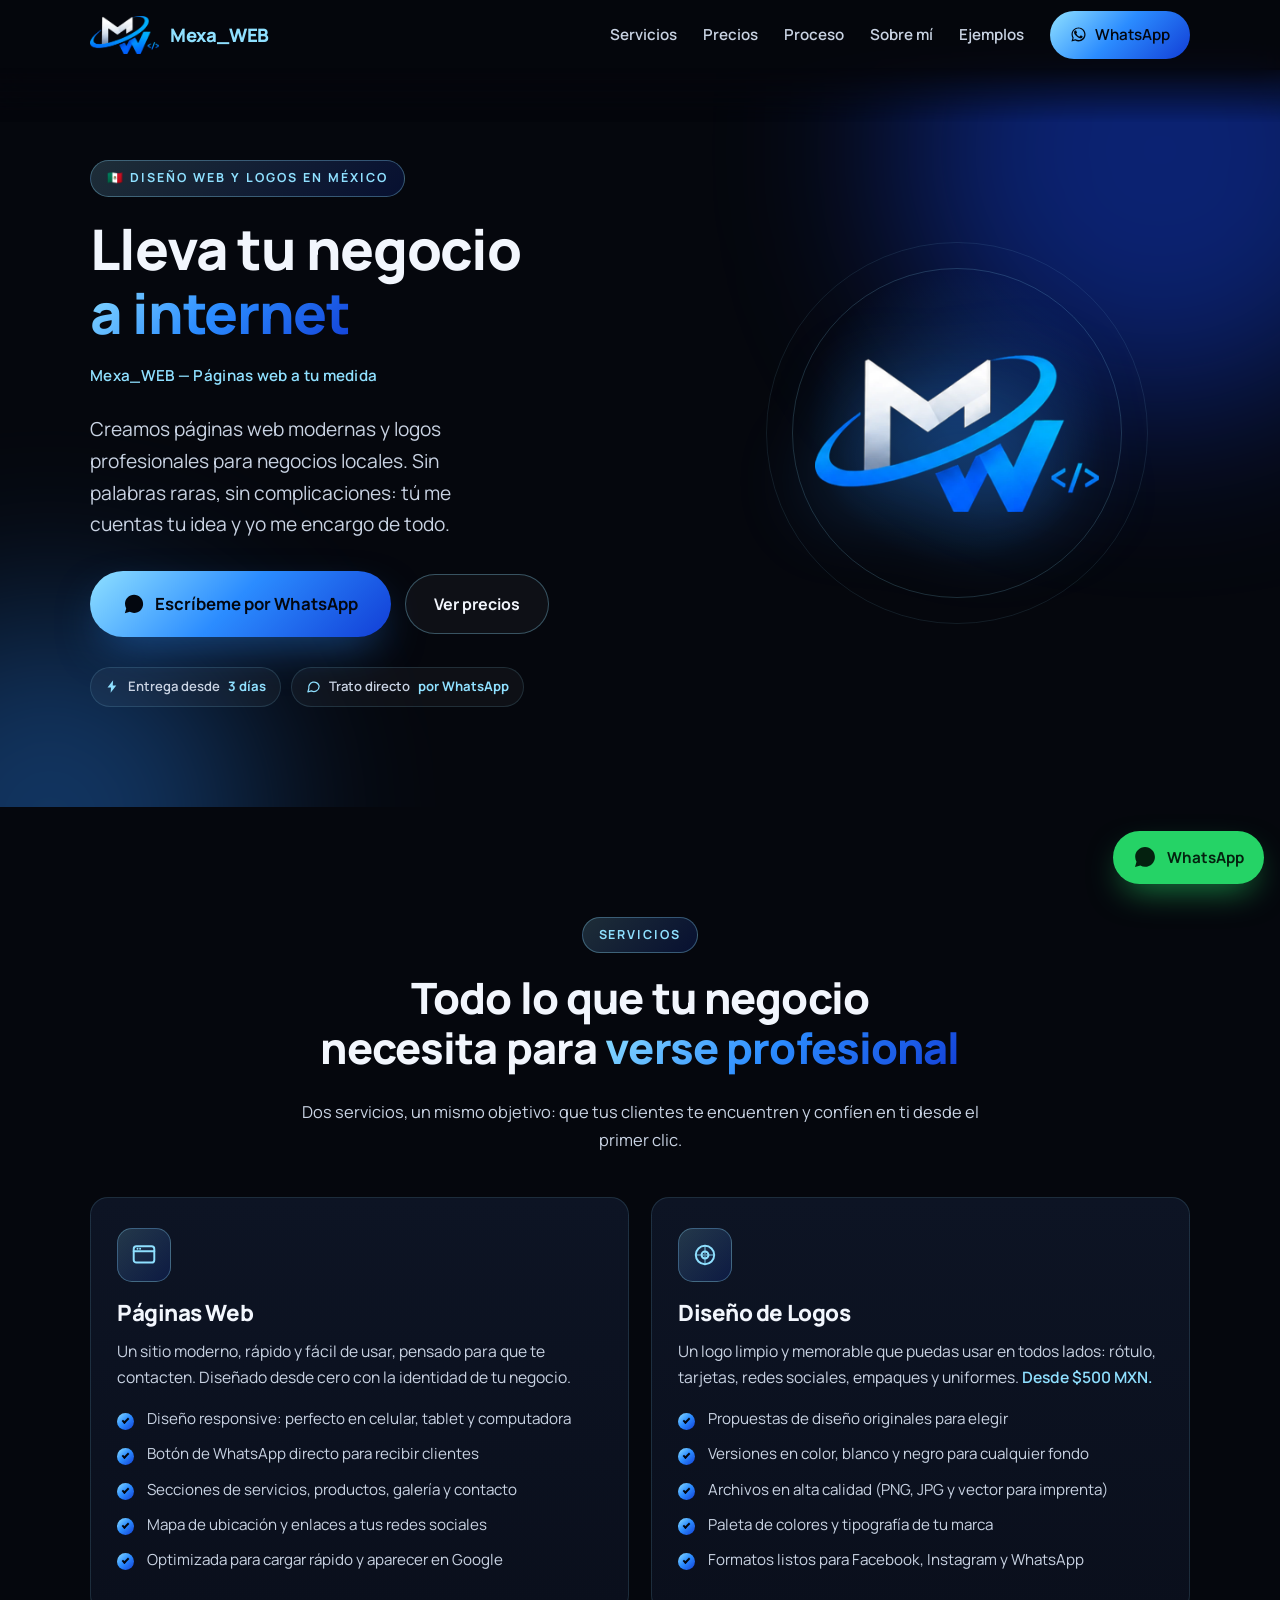
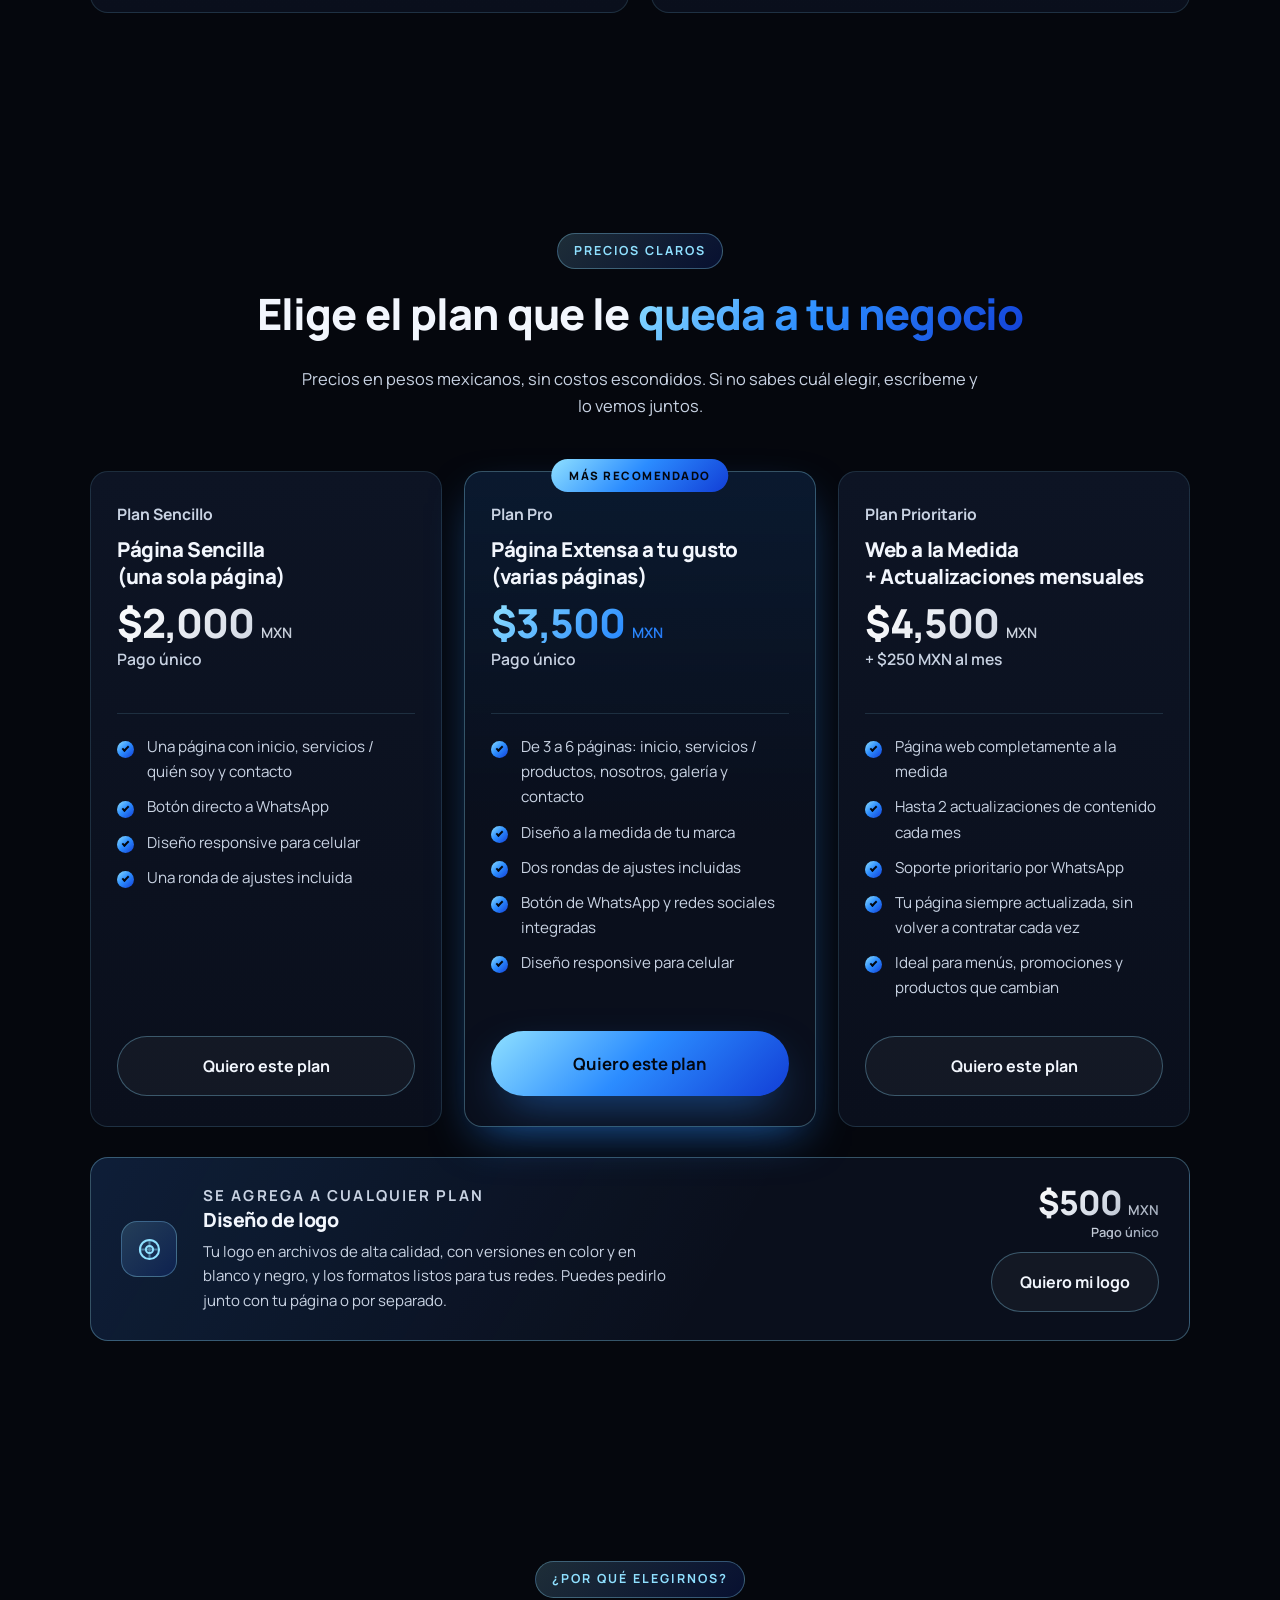
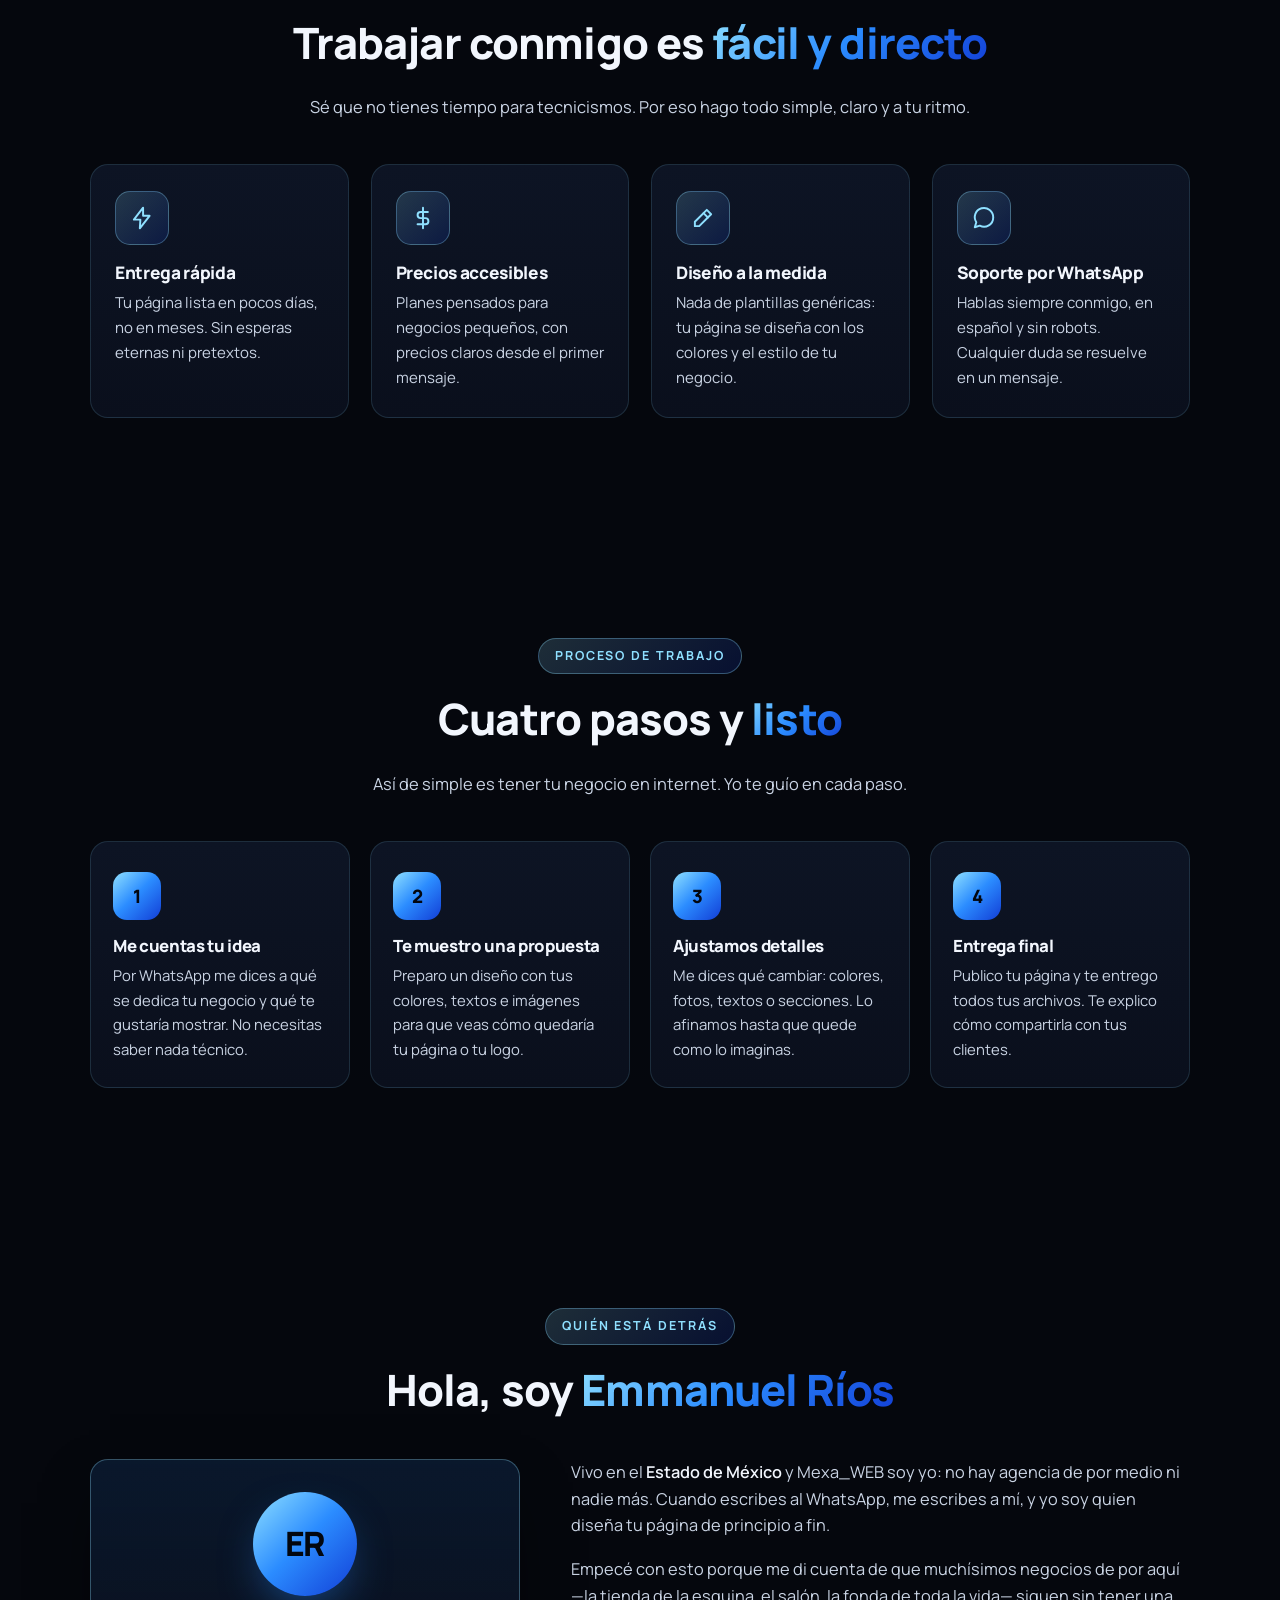
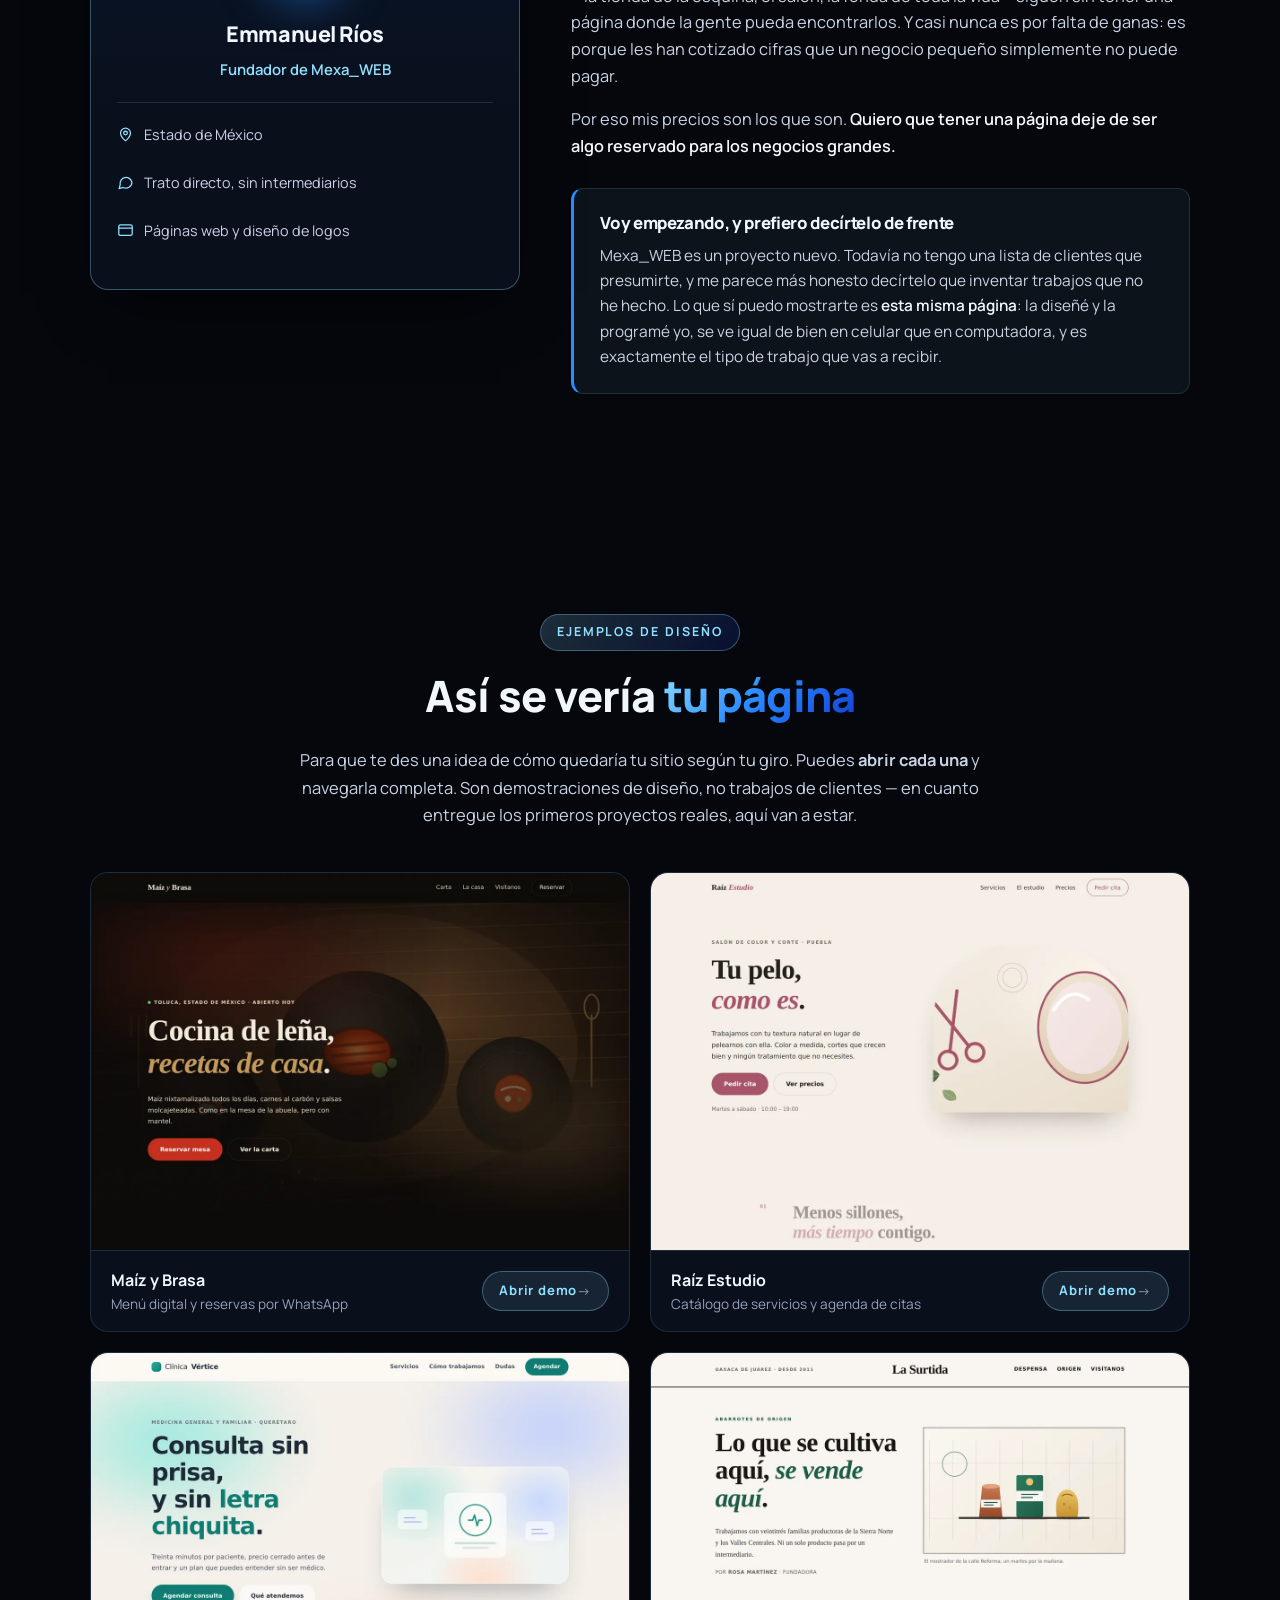
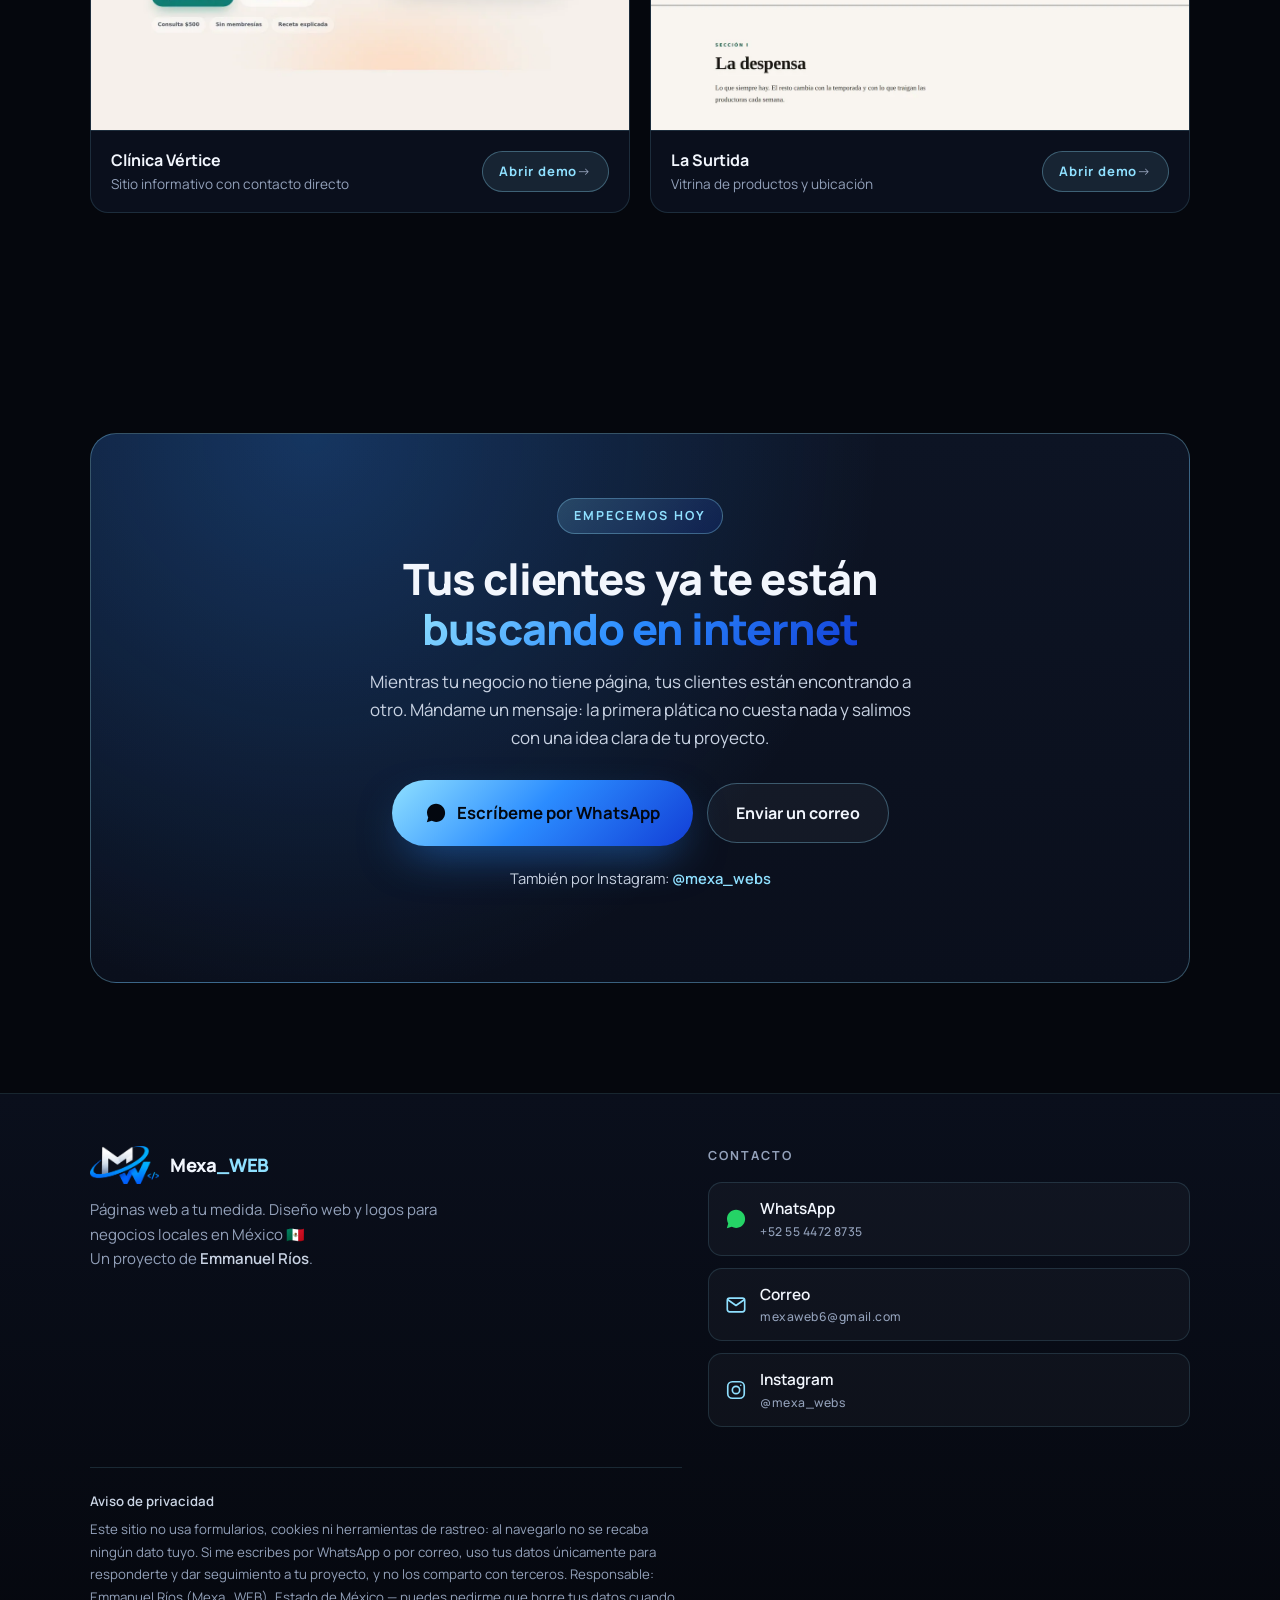
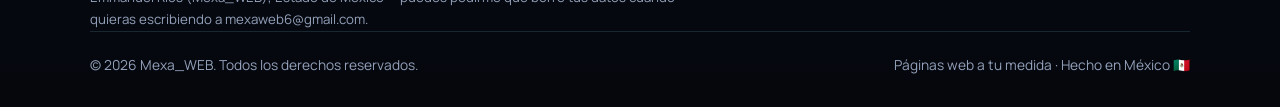
==== index.html @ 9e2a7581 "Pintar de azul el texto seleccionado Los recuadros lilas que aparecían sobre el texto eran la selecc" ====
<!DOCTYPE html>
<html lang="es-MX">
<head>
<meta charset="UTF-8">
<meta name="viewport" content="width=device-width, initial-scale=1">
<script>document.documentElement.className += " js";</script>
<title>Mexa_WEB — Páginas web a tu medida | Diseño web y logos en México</title>
<meta name="description" content="Mexa_WEB crea páginas web modernas y logos profesionales para negocios locales en México. Entrega rápida, precios accesibles y soporte directo por WhatsApp. Desde $2,000 MXN.">
<meta name="theme-color" content="#05070d">
<meta name="author" content="Mexa_WEB">

<!-- Open Graph / redes sociales -->
<meta property="og:type" content="website">
<meta property="og:locale" content="es_MX">
<meta property="og:site_name" content="Mexa_WEB">
<meta property="og:title" content="Mexa_WEB — Páginas web a tu medida">
<meta property="og:description" content="Páginas web modernas y logos profesionales para negocios locales en México. Cotiza por WhatsApp.">
<meta property="og:url" content="https://mexaweb.netlify.app/">
<meta property="og:image" content="https://mexaweb.netlify.app/assets/og.png?v=20260921b">
<meta property="og:image:width" content="1200">
<meta property="og:image:height" content="630">
<meta property="og:image:alt" content="Mexa_WEB — Páginas web a tu medida">
<meta name="twitter:card" content="summary_large_image">
<meta name="twitter:title" content="Mexa_WEB — Páginas web a tu medida">
<meta name="twitter:description" content="Páginas web modernas y logos profesionales para negocios locales en México. Cotiza por WhatsApp.">
<meta name="twitter:image" content="https://mexaweb.netlify.app/assets/og.png?v=20260921b">

<meta name="robots" content="index, follow, max-image-preview:large">
<link rel="canonical" href="https://mexaweb.netlify.app/">
<link rel="icon" href="assets/favicon.png?v=20260921b" type="image/png">
<link rel="preload" as="image" href="assets/logo-mw.webp?v=20260921b" fetchpriority="high">
<link rel="apple-touch-icon" href="assets/apple-touch-icon.png?v=20260921b">

<link rel="preconnect" href="https://fonts.googleapis.com">
<link rel="preconnect" href="https://fonts.gstatic.com" crossorigin>
<link rel="stylesheet" href="https://fonts.googleapis.com/css2?family=Manrope:wght@400;500;600;700;800&display=swap">

<!-- Datos estructurados: ayuda a Google a entender el negocio y los precios -->
<script type="application/ld+json">
{
  "@context": "https://schema.org",
  "@type": "ProfessionalService",
  "@id": "https://mexaweb.netlify.app/#negocio",
  "name": "Mexa_WEB",
  "alternateName": "Mexa_WEB — Páginas web a tu medida",
  "description": "Creación de páginas web modernas y diseño de logos profesionales para negocios locales en México.",
  "url": "https://mexaweb.netlify.app/",
  "image": "https://mexaweb.netlify.app/assets/og.png",
  "logo": "https://mexaweb.netlify.app/assets/logo-mexaweb.png",
  "email": "mexaweb6@gmail.com",
  "telephone": "+525544728735",
  "priceRange": "$$",
  "inLanguage": "es-MX",
  "areaServed": { "@type": "Country", "name": "México" },
  "address": { "@type": "PostalAddress", "addressCountry": "MX" },
  "sameAs": [
    "https://instagram.com/mexa_webs",
    "https://wa.me/525544728735"
  ],
  "hasOfferCatalog": {
    "@type": "OfferCatalog",
    "name": "Planes de diseño web",
    "itemListElement": [
      { "@type": "Offer", "name": "Plan Sencillo — Página Sencilla (una sola página)",
        "price": "2000", "priceCurrency": "MXN", "availability": "https://schema.org/InStock",
        "itemOffered": { "@type": "Service", "name": "Página web de una sola página", "serviceType": "Diseño y desarrollo web" } },
      { "@type": "Offer", "name": "Plan Pro — Página Extensa a tu gusto (varias páginas)",
        "price": "3500", "priceCurrency": "MXN", "availability": "https://schema.org/InStock",
        "itemOffered": { "@type": "Service", "name": "Página web de 3 a 6 páginas", "serviceType": "Diseño y desarrollo web" } },
      { "@type": "Offer", "name": "Plan Prioritario — Web a la Medida con actualizaciones mensuales",
        "price": "4500", "priceCurrency": "MXN", "availability": "https://schema.org/InStock",
        "itemOffered": { "@type": "Service", "name": "Página web a la medida con mantenimiento mensual", "serviceType": "Diseño web y mantenimiento" } },
      { "@type": "Offer", "name": "Diseño de logo",
        "price": "500", "priceCurrency": "MXN", "availability": "https://schema.org/InStock",
        "itemOffered": { "@type": "Service", "name": "Diseño de logo profesional", "serviceType": "Diseño de identidad visual" } }
    ]
  }
}
</script>


<style>
/* ============================================================
   Mexa_WEB — hoja de estilos
   Paleta: negro base + degradado azul claro→azul intenso + plata
   ============================================================ */
:root{
  --negro:#05070d;
  --negro-2:#0a0f1c;
  --panel:#0d1424;
  --borde:rgba(143,224,255,.14);
  --borde-fuerte:rgba(143,224,255,.32);

  --azul-claro:#8fe0ff;
  --azul:#2b8cff;
  --azul-fuerte:#123ed6;
  --grad-azul:linear-gradient(135deg,#8fe0ff 0%,#2b8cff 48%,#123ed6 100%);
  --grad-azul-suave:linear-gradient(135deg,rgba(143,224,255,.18),rgba(18,62,214,.18));

  --blanco:#f2f6fd;
  --plata:#c9d3e3;
  --gris:#93a1ba;

  --verde-wa:#25D366;

  --radio:18px;
  --radio-sm:12px;
  --max:1140px;
  --sombra:0 24px 60px -20px rgba(0,0,0,.75);
  --sombra-azul:0 18px 46px -14px rgba(43,140,255,.55);
}

*,*::before,*::after{box-sizing:border-box}


/* Foco visible para quien navega con el teclado (Tab).
   Nunca se quita el contorno: es la única pista de dónde está. */
a:focus-visible,button:focus-visible,label:focus-visible,
input:focus-visible,[tabindex]:focus-visible{
  outline:3px solid var(--azul-claro);
  outline-offset:3px;
  border-radius:6px;
}

/* Enlace "Saltar al contenido": invisible hasta que se enfoca con Tab */
.saltar{
  position:absolute;left:16px;top:-100px;z-index:200;
  padding:12px 20px;border-radius:0 0 12px 12px;
  background:var(--azul-claro);color:#03070f;
  font-weight:700;text-decoration:none;
  transition:top .18s ease;
}
.saltar:focus{top:0}
html{scroll-behavior:smooth}
body{
  margin:0;
  background:var(--negro);
  color:var(--blanco);
  font-family:'Manrope',system-ui,-apple-system,'Segoe UI',Roboto,Helvetica,Arial,sans-serif;
  font-size:17px;
  line-height:1.65;
  -webkit-font-smoothing:antialiased;
  overflow-x:hidden;
}
img,svg{max-width:100%;display:block}
a{color:var(--azul-claro);text-decoration:none}
h1,h2,h3,h4{line-height:1.15;letter-spacing:-.02em;margin:0 0 .6em;font-weight:800}
h1{font-size:clamp(2.05rem,5.4vw,3.5rem)}
h2{font-size:clamp(1.7rem,4.6vw,2.7rem)}
h3{font-size:clamp(1.15rem,2.6vw,1.4rem)}
p{margin:0 0 1em}
ul{margin:0;padding:0;list-style:none}

.contenedor{width:100%;max-width:var(--max);margin-inline:auto;padding-inline:20px}
section{position:relative;padding-block:clamp(60px,9vw,110px);scroll-margin-top:80px}
.centrado{text-align:center}

/* --- Utilidades de texto --- */
.degradado{
  background:var(--grad-azul);
  -webkit-background-clip:text;background-clip:text;
  -webkit-text-fill-color:transparent;color:transparent;
}
.plateado{
  background:linear-gradient(135deg,#ffffff,#d8dee8 45%,#8e99ab);
  -webkit-background-clip:text;background-clip:text;
  -webkit-text-fill-color:transparent;color:transparent;
}
.etiqueta{
  display:inline-flex;align-items:center;gap:8px;
  font-size:.78rem;font-weight:700;letter-spacing:.16em;text-transform:uppercase;
  color:var(--azul-claro);
  padding:7px 16px;border-radius:999px;
  background:var(--grad-azul-suave);
  border:1px solid var(--borde-fuerte);
  margin-bottom:20px;
}
.entrada{max-width:680px;margin-inline:auto;color:var(--plata);font-size:1.03rem}

/* --- Botones --- */
.btn{
  display:inline-flex;align-items:center;justify-content:center;gap:10px;
  font-family:inherit;font-weight:700;font-size:1rem;
  padding:16px 28px;border-radius:999px;border:1px solid transparent;
  cursor:pointer;text-align:center;
  transition:transform .18s ease,box-shadow .18s ease,background .18s ease,border-color .18s ease;
}
.btn:active{transform:translateY(1px)}
.btn-wa{
  background:var(--grad-azul);color:#03070f;
  box-shadow:var(--sombra-azul);
  font-size:1.05rem;padding:18px 32px;
}
.btn-wa:hover{transform:translateY(-3px);box-shadow:0 24px 56px -12px rgba(43,140,255,.7)}
.btn-wa svg{width:22px;height:22px;flex:none}
.btn-linea{
  background:rgba(255,255,255,.04);color:var(--blanco);
  border-color:var(--borde-fuerte);
}
.btn-linea:hover{border-color:var(--azul-claro);background:rgba(143,224,255,.08);transform:translateY(-3px)}
.btn-bloque{width:100%}
.acciones{display:flex;flex-wrap:wrap;gap:14px;align-items:center}
.acciones.centrado{justify-content:center}

/* --- Fondos decorativos --- */
.brillo{
  position:absolute;border-radius:50%;filter:blur(90px);
  pointer-events:none;z-index:0;opacity:.5;
}

/* ============================ HEADER ============================ */
.sitio-header{
  position:sticky;top:0;z-index:60;
  background:transparent;border-bottom:none;
}
/* Velo con desvanecido. La banda de color sólido cortaba de golpe el
   resplandor del hero y dejaba una línea dura de lado a lado. La máscara
   apaga a la vez el fondo y el desenfoque, así que el borde ya no existe:
   la barra se funde con lo que tiene debajo. */
.sitio-header::before{
  content:"";position:absolute;inset:0 0 -52px;z-index:-1;pointer-events:none;
  background:rgba(5,7,13,.82);
  backdrop-filter:blur(16px);-webkit-backdrop-filter:blur(16px);
  -webkit-mask-image:linear-gradient(to bottom,#000 0,#000 56%,rgba(0,0,0,.55) 78%,transparent 100%);
  mask-image:linear-gradient(to bottom,#000 0,#000 56%,rgba(0,0,0,.55) 78%,transparent 100%);
  transition:background .3s ease;
}
/* Filete azul que nace y muere en los extremos: un borde buscado, no un corte */
.sitio-header::after{
  content:"";position:absolute;left:0;right:0;bottom:0;height:1px;pointer-events:none;
  background:linear-gradient(90deg,transparent,rgba(143,224,255,.3) 16%,rgba(143,224,255,.42) 50%,rgba(143,224,255,.3) 84%,transparent);
  opacity:0;transition:opacity .3s ease;
}
/* Al bajar, el velo se cierra y aparece el filete */
.sitio-header.activo::before{
  inset:0;background:rgba(5,7,13,.95);
  -webkit-mask-image:none;mask-image:none;
}
.sitio-header.activo::after{opacity:1}
.barra{display:flex;align-items:center;justify-content:space-between;gap:16px;min-height:70px}
.marca{display:flex;align-items:center;gap:11px}
.marca .marca-logo{height:38px;width:auto;flex:none}
.marca-nombre{font-weight:800;font-size:1.16rem;letter-spacing:-.01em;white-space:nowrap}
.marca-nombre span{color:var(--azul-claro)}

.nav-links{display:flex;align-items:center;gap:26px}
.nav-links a{color:var(--plata);font-size:.95rem;font-weight:600}
.nav-links a:hover{color:var(--blanco)}
.nav-cta{
  display:inline-flex;align-items:center;gap:8px;
  background:var(--grad-azul);color:#03070f !important;
  padding:11px 20px;border-radius:999px;font-weight:700;font-size:.92rem;
}
.nav-cta svg{width:17px;height:17px}

.menu-btn{
  display:none;background:rgba(255,255,255,.05);border:1px solid var(--borde);
  width:46px;height:46px;border-radius:12px;cursor:pointer;padding:0;
  align-items:center;justify-content:center;
}
.menu-btn span{display:block;width:20px;height:2px;background:var(--blanco);border-radius:2px;position:relative;transition:.22s}
.menu-btn span::before,.menu-btn span::after{
  content:"";position:absolute;left:0;width:20px;height:2px;background:var(--blanco);border-radius:2px;transition:.22s;
}
.menu-btn span::before{top:-6px}
.menu-btn span::after{top:6px}
.menu-check{position:absolute;width:0;height:0;opacity:0;pointer-events:none}
.menu-check:checked ~ .menu-btn span{background:transparent}
.menu-check:checked ~ .menu-btn span::before{top:0;transform:rotate(45deg)}
.menu-check:checked ~ .menu-btn span::after{top:0;transform:rotate(-45deg)}
.menu-check:focus-visible ~ .menu-btn{outline:2px solid var(--azul-claro);outline-offset:2px}

/* ============================ HERO ============================ */
.hero{padding-block:clamp(48px,8vw,90px) clamp(56px,9vw,100px);overflow:hidden}
.hero .brillo-1{width:520px;height:520px;background:#123ed6;top:-180px;right:-140px}
.hero .brillo-2{width:420px;height:420px;background:#2b8cff;bottom:-220px;left:-160px;opacity:.35}
.hero-grid{
  position:relative;z-index:1;
  display:grid;grid-template-columns:1.1fr .9fr;gap:clamp(32px,5vw,64px);align-items:center;
}
.hero h1{margin-bottom:18px}
.hero-sub{font-size:clamp(1.02rem,2.2vw,1.2rem);color:var(--plata);max-width:34ch;margin-bottom:30px}
.hero-slogan{
  font-size:.95rem;font-weight:600;color:var(--azul-claro);letter-spacing:.02em;margin-bottom:26px;
}
.hero-nota{margin-top:18px;font-size:.88rem;color:var(--gris)}
.hero-arte{position:relative;display:grid;place-items:center}
.logo-orbita{
  width:min(330px,78vw);aspect-ratio:1;position:relative;display:grid;place-items:center;
  border-radius:50%;
  background:radial-gradient(circle at 50% 45%,rgba(43,140,255,.22),transparent 62%);
}
.logo-orbita .hero-logo{width:86%;height:auto;filter:drop-shadow(0 18px 40px rgba(43,140,255,.45))}
.anillo{
  position:absolute;inset:0;border-radius:50%;
  border:1px solid rgba(143,224,255,.18);
}
.anillo.dos{inset:-26px;border-color:rgba(143,224,255,.1)}
@media (prefers-reduced-motion:no-preference){
  .logo-orbita .hero-logo{animation:flotar 6s ease-in-out infinite}
}
@keyframes flotar{0%,100%{transform:translateY(0)}50%{transform:translateY(-12px)}}

.insignias{
  display:flex;flex-wrap:wrap;gap:10px;margin-top:30px;
}
.insignia{
  display:inline-flex;align-items:center;gap:8px;
  font-size:.82rem;font-weight:600;color:var(--plata);
  background:rgba(255,255,255,.04);border:1px solid var(--borde);
  padding:8px 14px;border-radius:999px;
}
.insignia b{color:var(--azul-claro);font-weight:700}
.insignia svg{width:15px;height:15px;flex:none}

/* Aviso del pie */
.aviso{margin-top:26px;padding-top:22px;border-top:1px solid var(--borde);font-size:.83rem;color:var(--gris);line-height:1.7;max-width:74ch}
.aviso b{color:var(--plata);font-weight:600;display:block;margin-bottom:6px}

/* ============================ TARJETAS ============================ */
.rejilla{display:grid;gap:22px}
.rejilla-2{grid-template-columns:repeat(2,1fr)}
.rejilla-3{grid-template-columns:repeat(3,1fr)}
.rejilla-4{grid-template-columns:repeat(4,1fr)}

.tarjeta{
  position:relative;
  background:linear-gradient(180deg,var(--panel),var(--negro-2));
  border:1px solid var(--borde);
  border-radius:var(--radio);
  padding:30px 26px;
  transition:transform .22s ease,border-color .22s ease,box-shadow .22s ease;
}
.tarjeta:hover{transform:translateY(-5px);border-color:var(--borde-fuerte);box-shadow:var(--sombra)}
.tarjeta-icono{
  width:54px;height:54px;border-radius:15px;display:grid;place-items:center;margin-bottom:18px;
  background:var(--grad-azul-suave);border:1px solid var(--borde-fuerte);
}
.tarjeta-icono svg{width:26px;height:26px;stroke:var(--azul-claro);fill:none;stroke-width:1.8;stroke-linecap:round;stroke-linejoin:round}
.tarjeta p{color:var(--plata);font-size:.98rem}

.lista-check li{
  position:relative;padding-left:30px;margin-bottom:10px;color:var(--plata);font-size:.95rem;
}
.lista-check li::before{
  content:"";position:absolute;left:0;top:.42em;
  width:17px;height:17px;border-radius:50%;
  background:var(--grad-azul);
}
.lista-check li::after{
  content:"";position:absolute;left:5px;top:calc(.42em + 5px);
  width:7px;height:4px;border-left:2px solid #03070f;border-bottom:2px solid #03070f;
  transform:rotate(-45deg);
}

/* ============================ PLANES ============================ */
.planes{align-items:stretch}
.plan{display:flex;flex-direction:column}
.plan-nombre{font-size:1.05rem;font-weight:700;color:var(--azul-claro);margin-bottom:8px}
.plan-titulo{font-size:1.28rem;font-weight:800;margin-bottom:14px;line-height:1.3}
.plan-precio{
  font-size:clamp(2rem,5vw,2.5rem);font-weight:800;letter-spacing:-.03em;line-height:1;margin-bottom:4px;
}
.plan-precio small{font-size:.9rem;font-weight:600;color:var(--gris);letter-spacing:0}
.plan-extra{font-size:.9rem;color:var(--azul-claro);font-weight:600;margin-bottom:20px;min-height:1.4em}
.plan hr{border:none;border-top:1px solid var(--borde);margin:20px 0}
.plan .lista-check{margin-bottom:26px}
.plan .btn{margin-top:auto}

.plan.destacado{
  border-color:var(--borde-fuerte);
  background:linear-gradient(180deg,rgba(43,140,255,.14),var(--negro-2) 55%);
  box-shadow:var(--sombra-azul);
}
.plan-cinta{
  position:absolute;top:-13px;left:50%;transform:translateX(-50%);
  background:var(--grad-azul);color:#03070f;
  font-size:.72rem;font-weight:800;letter-spacing:.13em;text-transform:uppercase;
  padding:7px 18px;border-radius:999px;white-space:nowrap;
}
.nota-precios{margin-top:26px;font-size:.9rem;color:var(--gris);text-align:center}

/* Complemento de logo: banda ancha, no una cuarta tarjeta. Cuesta una cuarta
   parte de un plan y no es otro escalón del mismo servicio. */
.extra{
  margin-top:30px;display:grid;grid-template-columns:auto 1fr auto;
  gap:26px;align-items:center;padding:26px 30px;border-radius:var(--radio);
  border:1px solid var(--borde-fuerte);
  background:linear-gradient(120deg,rgba(43,140,255,.12),transparent 58%),var(--negro-2);
}
.extra-icono{
  width:56px;height:56px;flex:none;border-radius:16px;display:grid;place-items:center;
  background:var(--grad-azul-suave);border:1px solid var(--borde-fuerte);
}
.extra-icono svg{width:27px;height:27px;stroke:var(--azul-claro);fill:none;stroke-width:1.8;stroke-linecap:round;stroke-linejoin:round}
.extra-nombre{font-size:.8rem;font-weight:700;letter-spacing:.14em;text-transform:uppercase;color:var(--azul-claro);margin-bottom:7px}
.extra h3{font-size:1.22rem;margin-bottom:8px}
.extra p{font-size:.94rem;color:var(--plata);margin:0;max-width:52ch}
.extra-derecha{display:grid;gap:13px;justify-items:end;text-align:right}
.extra-precio{font-size:2.1rem;font-weight:800;letter-spacing:-.03em;line-height:1}
.extra-precio small{font-size:.85rem;font-weight:600;color:var(--gris);letter-spacing:0}
.extra-precio span{display:block;font-size:.8rem;font-weight:600;color:var(--gris);margin-top:6px;letter-spacing:0}
@media (max-width:820px){
  .extra{grid-template-columns:auto 1fr;gap:18px 20px;padding:24px;align-items:start}
  .extra-derecha{grid-column:1 / -1;justify-items:stretch;text-align:left;margin-top:4px}
  .extra-derecha .btn{width:100%}
}

/* ============================ POR QUÉ ============================ */
.beneficio{padding:26px 24px}
.beneficio h3{font-size:1.08rem;margin-bottom:8px}
.beneficio p{font-size:.94rem;margin:0}

/* ============================ PROCESO ============================ */
.pasos{counter-reset:paso;display:grid;gap:20px;grid-template-columns:repeat(4,1fr)}
.paso{
  position:relative;padding:30px 22px 26px;
  background:linear-gradient(180deg,var(--panel),var(--negro-2));
  border:1px solid var(--borde);border-radius:var(--radio);
}
.paso-num{
  display:grid;place-items:center;width:48px;height:48px;border-radius:14px;margin-bottom:16px;
  font-weight:800;font-size:1.15rem;color:#03070f;background:var(--grad-azul);
}
.paso h3{font-size:1.05rem;margin-bottom:8px}
.paso p{font-size:.93rem;color:var(--plata);margin:0}

/* ============================ SOBRE MÍ ============================ */
.sobre-grid{display:grid;grid-template-columns:.82fr 1.18fr;gap:clamp(28px,4vw,56px);align-items:start}
.persona{
  position:sticky;top:96px;
  background:linear-gradient(180deg,rgba(43,140,255,.13),var(--negro-2) 60%);
  border:1px solid var(--borde-fuerte);border-radius:var(--radio);
  padding:32px 26px;text-align:center;box-shadow:var(--sombra);
}
.persona-avatar{
  width:104px;height:104px;margin:0 auto 20px;border-radius:50%;
  display:grid;place-items:center;
  background:var(--grad-azul);color:#03070f;
  font-size:2.1rem;font-weight:800;letter-spacing:-.04em;
  box-shadow:var(--sombra-azul);
}
.persona-nombre{font-size:1.35rem;font-weight:800;letter-spacing:-.02em;margin-bottom:6px}
.persona-rol{font-size:.93rem;color:var(--azul-claro);font-weight:600;margin-bottom:18px}
.persona-datos{display:grid;gap:10px;text-align:left;margin-top:20px;padding-top:20px;border-top:1px solid var(--borde)}
.persona-dato{display:flex;align-items:center;gap:10px;font-size:.9rem;color:var(--plata)}
.persona-dato svg{width:17px;height:17px;flex:none;stroke:var(--azul-claro);fill:none;stroke-width:1.8;stroke-linecap:round;stroke-linejoin:round}
.sobre-texto p{color:var(--plata);font-size:1.02rem;max-width:62ch}
.sobre-texto p strong{color:var(--blanco);font-weight:600}
.nota-honesta{
  margin-top:28px;padding:24px 26px;border-radius:var(--radio-sm);
  background:rgba(143,224,255,.055);border:1px solid var(--borde);
  border-left:3px solid var(--azul);
}
.nota-honesta h3{font-size:1.05rem;margin-bottom:10px}
.nota-honesta p{font-size:.96rem;margin:0}

/* ============================ GALERÍA ============================ */
.galeria{display:grid;gap:20px;grid-template-columns:repeat(2,1fr)}
.proyecto{
  position:relative;overflow:hidden;border-radius:var(--radio);
  border:1px solid var(--borde);background:var(--negro-2);
  transition:transform .25s ease,border-color .25s ease,box-shadow .25s ease;
}
.proyecto:hover{transform:translateY(-5px);border-color:var(--borde-fuerte);box-shadow:var(--sombra)}
.proyecto img,.proyecto .proyecto-img{display:block;width:100%;height:auto;aspect-ratio:10/7;object-fit:cover}
.proyecto-pie{
  display:flex;align-items:center;justify-content:space-between;gap:12px;
  padding:16px 20px;border-top:1px solid var(--borde);
}
.proyecto-pie strong{font-size:1rem;font-weight:700}
.proyecto-pie span{font-size:.85rem;color:var(--gris);display:block;font-weight:400}
.proyecto{position:relative}
.proyecto-link{
  flex:none;display:inline-flex;align-items:center;
  font-size:.82rem;font-weight:700;letter-spacing:.06em;
  color:var(--azul-claro);white-space:nowrap;
  padding:8px 16px;border-radius:999px;
  background:rgba(143,224,255,.10);border:1px solid var(--borde-fuerte);
  transition:background .2s ease,color .2s ease,transform .2s ease;
}
/* El enlace cubre la tarjeta entera para que se pueda tocar en cualquier punto */
.proyecto-link::after{content:"";position:absolute;inset:0;border-radius:inherit}
.proyecto:hover .proyecto-link{background:var(--grad-azul);color:#03070f;border-color:transparent}
.proyecto:hover .proyecto-img{transform:scale(1.03)}
.proyecto-img{transition:transform .45s ease}
.proyecto-tipo{
  font-size:.72rem;font-weight:700;letter-spacing:.1em;text-transform:uppercase;
  color:var(--azul-claro);white-space:nowrap;
}

/* ============================ CTA FINAL ============================ */
.cta-final{position:relative;overflow:hidden}
.cta-caja{
  position:relative;z-index:1;
  border:1px solid var(--borde-fuerte);border-radius:26px;
  background:
    radial-gradient(circle at 20% 0%,rgba(43,140,255,.28),transparent 55%),
    linear-gradient(180deg,var(--panel),var(--negro-2));
  padding:clamp(36px,6vw,64px) clamp(22px,5vw,56px);
  text-align:center;
}
.cta-caja h2{margin-bottom:14px}
.cta-caja p{color:var(--plata);max-width:56ch;margin-inline:auto;margin-bottom:28px}
.cta-secundario{margin-top:20px;font-size:.92rem;color:var(--gris)}
.cta-secundario a{font-weight:600}

/* ============================ FOOTER ============================ */
.sitio-footer{
  border-top:1px solid var(--borde);
  background:linear-gradient(180deg,var(--negro-2),var(--negro));
  padding-block:52px 30px;
}
.footer-grid{
  display:grid;grid-template-columns:1.2fr 1fr;gap:40px;align-items:start;margin-bottom:40px;
}
.footer-marca .marca{margin-bottom:14px}
.footer-marca p{color:var(--gris);font-size:.94rem;max-width:42ch;margin:0}
.footer-titulo{
  font-size:.78rem;font-weight:700;letter-spacing:.16em;text-transform:uppercase;
  color:var(--gris);margin-bottom:16px;
}
.contactos{display:grid;gap:12px}
.contacto{
  display:flex;align-items:center;gap:13px;
  padding:13px 16px;border-radius:14px;
  background:rgba(255,255,255,.03);border:1px solid var(--borde);
  color:var(--blanco);font-weight:600;font-size:.96rem;
  transition:border-color .2s ease,background .2s ease,transform .2s ease;
}
.contacto:hover{border-color:var(--borde-fuerte);background:rgba(143,224,255,.07);transform:translateX(3px)}
.contacto svg{width:22px;height:22px;flex:none}
.contacto small{display:block;font-size:.76rem;font-weight:500;color:var(--gris);letter-spacing:.04em}
.footer-legal{
  border-top:1px solid var(--borde);padding-top:22px;
  display:flex;flex-wrap:wrap;gap:10px;justify-content:space-between;align-items:center;
  font-size:.86rem;color:var(--gris);
}

/* ============================ WHATSAPP FLOTANTE ============================ */
.wa-flotante{
  position:fixed;right:16px;bottom:16px;z-index:70;
  display:inline-flex;align-items:center;gap:10px;
  background:var(--verde-wa);color:#04210f;
  font-weight:700;font-size:.95rem;
  padding:14px 20px;border-radius:999px;
  box-shadow:0 14px 34px -10px rgba(37,211,102,.65);
  transition:transform .18s ease,opacity .25s ease;
}
.wa-flotante:hover{transform:translateY(-3px)}
.wa-flotante svg{width:24px;height:24px;flex:none}

/* ============================ ANIMACIÓN AL SCROLL ============================ */
@media (prefers-reduced-motion:no-preference){
  /* Solo se ocultan cuando el navegador ejecuta JavaScript (clase .js en <html>).
     Si el JS está apagado o falla, el contenido se ve siempre. */
  .js .revelar{opacity:0;transform:translateY(22px);transition:opacity .6s ease,transform .6s ease}
  .js .revelar.visible{opacity:1;transform:none}
}

/* ============================ RESPONSIVE ============================ */
@media (max-width:960px){
  .hero-grid{grid-template-columns:1fr;text-align:center}
  .logo-orbita{width:min(260px,60vw)}
  .hero .brillo-1{width:340px;height:340px;top:-140px;right:-110px;opacity:.38}
  .hero .brillo-2{width:280px;height:280px;opacity:.22}
  .anillo.dos{inset:-16px}
  .hero-sub{max-width:none;margin-inline:auto}
  .hero .acciones,.hero .insignias{justify-content:center}
  .hero-arte{order:-1}
  .pasos{grid-template-columns:repeat(2,1fr)}
  .rejilla-4{grid-template-columns:repeat(2,1fr)}
  .rejilla-3{grid-template-columns:1fr}
  .plan.destacado{order:-1}
  .sobre-grid{grid-template-columns:1fr}
  .persona{position:static;max-width:380px;margin-inline:auto}
  .footer-grid{grid-template-columns:1fr}
}
@media (max-width:820px){
  .nav-links{
    position:absolute;top:100%;left:0;right:0;
    flex-direction:column;align-items:stretch;gap:4px;
    background:rgba(8,11,20,.98);
    backdrop-filter:blur(14px);-webkit-backdrop-filter:blur(14px);
    border-bottom:1px solid var(--borde);
    padding:14px 20px 22px;
    display:none;
  }
  .menu-check:checked ~ .nav-links{display:flex}
  .nav-links a{padding:12px 4px;font-size:1rem;border-bottom:1px solid rgba(255,255,255,.05)}
  .nav-cta{justify-content:center;margin-top:12px;border-bottom:none !important}
  .menu-btn{display:flex}
}
@media (max-width:680px){
  body{font-size:16px}
  /* Botón flotante compacto: solo icono, para no tapar el contenido */
  .wa-flotante{
    right:12px;bottom:12px;
    padding:0;width:56px;height:56px;
    justify-content:center;border-radius:50%;gap:0;
  }
  .wa-flotante .wa-texto{display:none}
  .etiqueta{font-size:.72rem;letter-spacing:.1em;padding:7px 14px}
  .rejilla-2,.rejilla-4,.galeria{grid-template-columns:1fr}
  .pasos{grid-template-columns:1fr}
  .tarjeta{padding:26px 22px}
  .btn{width:100%}
  .acciones{flex-direction:column;align-items:stretch}
  .footer-legal{justify-content:center;text-align:center}
}
/* ============================ CANTO DE LOS BOTONES ============================
   Estos elementos llevan un borde transparente sobre un degradado. Por
   omisión el degradado se mide hasta el relleno pero se pinta hasta el borde,
   así que en ese milímetro daba la vuelta y asomaba su color inicial: se veía
   un hilo azul claro en el canto. Midiéndolo hasta el borde, desaparece.
   Tiene que ir al final: la abreviatura `background:` reinicia esta propiedad. */
.btn,.nav-cta,.proyecto-link,.plan-cinta{background-origin:border-box}

/* Color del texto seleccionado. Sin esto manda el lila que trae el
   navegador por defecto, que no pinta nada en una paleta azul. */
::selection{background:rgba(43,140,255,.34);color:#fff;text-shadow:none}
::-moz-selection{background:rgba(43,140,255,.34);color:#fff;text-shadow:none}
</style>
</head>
<body>

<a class="saltar" href="#inicio">Saltar al contenido</a>

<!-- ====================== HEADER ====================== -->
<header class="sitio-header" id="header">
  <div class="contenedor barra">
    <a class="marca" href="#inicio" aria-label="Mexa_WEB — Inicio">
      <img class="marca-logo" src="assets/logo-mw.webp?v=20260921b" alt="Logo de Mexa_WEB: monograma M plateada y W azul atravesado por una órbita azul" width="640" height="354">
      <span class="marca-nombre">Mexa<span>_WEB</span></span>
    </a>

    <!-- La casilla abre el menú solo con CSS; el JS únicamente refina el detalle -->
    <input class="menu-check" type="checkbox" id="menuToggle">
    <label class="menu-btn" id="menuBtn" for="menuToggle" role="button" tabindex="0"
           aria-label="Abrir menú" aria-expanded="false" aria-controls="navLinks">
      <span></span>
    </label>

    <nav class="nav-links" id="navLinks" aria-label="Navegación principal">
      <a href="#servicios">Servicios</a>
      <a href="#planes">Precios</a>
      <a href="#proceso">Proceso</a>
      <a href="#sobre-mi">Sobre mí</a>
      <a href="#portafolio">Ejemplos</a>
      <a class="nav-cta" href="https://wa.me/525544728735?text=Hola%20Mexa_WEB%2C%20quiero%20informaci%C3%B3n%20sobre%20una%20p%C3%A1gina%20web" target="_blank" rel="noopener">
        <svg viewBox="0 0 24 24" fill="currentColor" aria-hidden="true"><path d="M17.47 14.38c-.3-.15-1.76-.87-2.03-.97-.27-.1-.47-.15-.67.15-.2.3-.77.97-.95 1.17-.17.2-.35.22-.65.07-.3-.15-1.32-.49-2.51-1.55-.93-.83-1.56-1.85-1.74-2.15-.17-.3-.02-.46.13-.61.15-.15.3-.35.45-.52.15-.17.2-.3.3-.5.1-.2.05-.37-.02-.52-.07-.15-.67-1.62-.92-2.21-.24-.58-.49-.5-.67-.51h-.57c-.2 0-.52.07-.79.37-.27.3-1.04 1.02-1.04 2.48s1.06 2.88 1.21 3.08c.15.2 2.09 3.32 5.07 4.53 2.98 1.21 2.98.8 3.52.75.54-.05 1.76-.72 2.01-1.41.25-.7.25-1.29.17-1.42-.07-.12-.27-.2-.57-.35z"/><path d="M12.04 2C6.6 2 2.18 6.42 2.18 11.86c0 1.74.46 3.44 1.32 4.93L2 22l5.37-1.41c1.44.79 3.06 1.2 4.71 1.2h.01c5.43 0 9.85-4.42 9.85-9.86C21.94 6.42 17.47 2 12.04 2zm0 17.93h-.01c-1.48 0-2.93-.4-4.2-1.15l-.3-.18-3.12.82.83-3.04-.2-.31a8.13 8.13 0 01-1.25-4.34c0-4.51 3.67-8.18 8.19-8.18 2.19 0 4.24.85 5.79 2.4a8.13 8.13 0 012.39 5.79c0 4.52-3.67 8.19-8.12 8.19z"/></svg>
        WhatsApp
      </a>
    </nav>
  </div>
</header>

<main id="inicio">

  <!-- ====================== HERO ====================== -->
  <section class="hero">
    <div class="brillo brillo-1"></div>
    <div class="brillo brillo-2"></div>

    <div class="contenedor hero-grid">
      <div>
        <span class="etiqueta">🇲🇽 Diseño web y logos en México</span>
        <h1>Lleva tu negocio<br><span class="degradado">a internet</span></h1>
        <p class="hero-slogan">Mexa_WEB — Páginas web a tu medida</p>
        <p class="hero-sub">
          Creamos páginas web modernas y logos profesionales para negocios locales.
          Sin palabras raras, sin complicaciones: tú me cuentas tu idea y yo me encargo de todo.
        </p>

        <div class="acciones">
          <a class="btn btn-wa" href="https://wa.me/525544728735?text=Hola%20Mexa_WEB%2C%20quiero%20una%20p%C3%A1gina%20web%20para%20mi%20negocio.%20%C2%BFMe%20puedes%20dar%20informaci%C3%B3n%3F" target="_blank" rel="noopener">
            <svg viewBox="0 0 24 24" fill="currentColor" aria-hidden="true"><path d="M12.04 2C6.6 2 2.18 6.42 2.18 11.86c0 1.74.46 3.44 1.32 4.93L2 22l5.37-1.41c1.44.79 3.06 1.2 4.71 1.2h.01c5.43 0 9.85-4.42 9.85-9.86C21.94 6.42 17.47 2 12.04 2zm5.43 12.38c-.3-.15-1.76-.87-2.03-.97-.27-.1-.47-.15-.67.15-.2.3-.77.97-.95 1.17-.17.2-.35.22-.65.07-.3-.15-1.32-.49-2.51-1.55-.93-.83-1.56-1.85-1.74-2.15-.17-.3-.02-.46.13-.61.15-.15.3-.35.45-.52.15-.17.2-.3.3-.5.1-.2.05-.37-.02-.52-.07-.15-.67-1.62-.92-2.21-.24-.58-.49-.5-.67-.51h-.57c-.2 0-.52.07-.79.37-.27.3-1.04 1.02-1.04 2.48s1.06 2.88 1.21 3.08c.15.2 2.09 3.32 5.07 4.53 2.98 1.21 2.98.8 3.52.75.54-.05 1.76-.72 2.01-1.41.25-.7.25-1.29.17-1.42-.07-.12-.27-.2-.57-.35z"/></svg>
            Escríbeme por WhatsApp
          </a>
          <a class="btn btn-linea" href="#planes">Ver precios</a>
        </div>

        <ul class="insignias">
          <li class="insignia"><svg viewBox="0 0 24 24" fill="#8fe0ff" aria-hidden="true"><path d="M13 2 4 13.6h5.6L9 22l9-11.8h-5.6z"/></svg> Entrega desde <b>3 días</b></li>
          <li class="insignia"><svg viewBox="0 0 24 24" fill="none" stroke="#8fe0ff" stroke-width="2" stroke-linecap="round" stroke-linejoin="round" aria-hidden="true"><path d="M21 11.5a8.4 8.4 0 0 1-12.3 7.5L3 20.5l1.5-5.2A8.4 8.4 0 1 1 21 11.5z"/></svg> Trato directo <b>por WhatsApp</b></li>
        </ul>
      </div>

      <div class="hero-arte">
        <div class="logo-orbita">
          <span class="anillo"></span>
          <span class="anillo dos"></span>
          <img class="hero-logo" src="assets/logo-mw.webp?v=20260921b" alt="Logo de Mexa_WEB: monograma M plateada y W azul atravesado por una órbita azul" width="640" height="354" fetchpriority="high">
        </div>
      </div>
    </div>
  </section>

  <!-- ====================== SERVICIOS ====================== -->
  <section id="servicios">
    <div class="contenedor">
      <div class="centrado revelar">
        <span class="etiqueta">Servicios</span>
        <h2>Todo lo que tu negocio<br>necesita para <span class="degradado">verse profesional</span></h2>
        <p class="entrada">Dos servicios, un mismo objetivo: que tus clientes te encuentren y confíen en ti desde el primer clic.</p>
      </div>

      <div class="rejilla rejilla-2" style="margin-top:44px">
        <article class="tarjeta revelar">
          <div class="tarjeta-icono">
            <svg viewBox="0 0 24 24" aria-hidden="true"><rect x="2.5" y="4" width="19" height="15" rx="2.5"/><path d="M2.5 8.5h19M6 6.2h.01M8.4 6.2h.01"/></svg>
          </div>
          <h3>Páginas Web</h3>
          <p>Un sitio moderno, rápido y fácil de usar, pensado para que te contacten. Diseñado desde cero con la identidad de tu negocio.</p>
          <ul class="lista-check">
            <li>Diseño responsive: perfecto en celular, tablet y computadora</li>
            <li>Botón de WhatsApp directo para recibir clientes</li>
            <li>Secciones de servicios, productos, galería y contacto</li>
            <li>Mapa de ubicación y enlaces a tus redes sociales</li>
            <li>Optimizada para cargar rápido y aparecer en Google</li>
          </ul>
        </article>

        <article class="tarjeta revelar">
          <div class="tarjeta-icono">
            <svg viewBox="0 0 24 24" aria-hidden="true"><circle cx="12" cy="12" r="8.5"/><path d="M12 3.5v17M3.5 12h17" opacity=".45"/><circle cx="12" cy="12" r="3.2"/></svg>
          </div>
          <h3>Diseño de Logos</h3>
          <p>Un logo limpio y memorable que puedas usar en todos lados: rótulo, tarjetas, redes sociales, empaques y uniformes. <strong style="color:var(--azul-claro);font-weight:600">Desde $500 MXN.</strong></p>
          <ul class="lista-check">
            <li>Propuestas de diseño originales para elegir</li>
            <li>Versiones en color, blanco y negro para cualquier fondo</li>
            <li>Archivos en alta calidad (PNG, JPG y vector para imprenta)</li>
            <li>Paleta de colores y tipografía de tu marca</li>
            <li>Formatos listos para Facebook, Instagram y WhatsApp</li>
          </ul>
        </article>
      </div>
    </div>
  </section>

  <!-- ====================== PLANES / PRECIOS ====================== -->
  <section id="planes">
    <div class="contenedor">
      <div class="centrado revelar">
        <span class="etiqueta">Precios claros</span>
        <h2>Elige el plan que le <span class="degradado">queda a tu negocio</span></h2>
        <p class="entrada">Precios en pesos mexicanos, sin costos escondidos. Si no sabes cuál elegir, escríbeme y lo vemos juntos.</p>
      </div>

      <div class="rejilla rejilla-3 planes" style="margin-top:52px">

        <article class="tarjeta plan revelar">
          <p class="plan-nombre">Plan Sencillo</p>
          <h3 class="plan-titulo">Página Sencilla<br>(una sola página)</h3>
          <div class="plan-precio plateado">$2,000 <small>MXN</small></div>
          <p class="plan-extra">Pago único</p>
          <hr>
          <ul class="lista-check">
            <li>Una página con inicio, servicios / quién soy y contacto</li>
            <li>Botón directo a WhatsApp</li>
            <li>Diseño responsive para celular</li>
            <li>Una ronda de ajustes incluida</li>
          </ul>
          <a class="btn btn-linea btn-bloque" href="https://wa.me/525544728735?text=Hola%20Mexa_WEB%2C%20me%20interesa%20el%20Plan%20Sencillo%20de%20%242%2C000%20MXN" target="_blank" rel="noopener">Quiero este plan</a>
        </article>

        <article class="tarjeta plan destacado revelar">
          <span class="plan-cinta">Más recomendado</span>
          <p class="plan-nombre">Plan Pro</p>
          <h3 class="plan-titulo">Página Extensa a tu gusto<br>(varias páginas)</h3>
          <div class="plan-precio degradado">$3,500 <small>MXN</small></div>
          <p class="plan-extra">Pago único</p>
          <hr>
          <ul class="lista-check">
            <li>De 3 a 6 páginas: inicio, servicios / productos, nosotros, galería y contacto</li>
            <li>Diseño a la medida de tu marca</li>
            <li>Dos rondas de ajustes incluidas</li>
            <li>Botón de WhatsApp y redes sociales integradas</li>
            <li>Diseño responsive para celular</li>
          </ul>
          <a class="btn btn-wa btn-bloque" href="https://wa.me/525544728735?text=Hola%20Mexa_WEB%2C%20me%20interesa%20el%20Plan%20Pro%20de%20%243%2C500%20MXN" target="_blank" rel="noopener">Quiero este plan</a>
        </article>

        <article class="tarjeta plan revelar">
          <p class="plan-nombre">Plan Prioritario</p>
          <h3 class="plan-titulo">Web a la Medida<br>+ Actualizaciones mensuales</h3>
          <div class="plan-precio plateado">$4,500 <small>MXN</small></div>
          <p class="plan-extra">+ $250 MXN al mes</p>
          <hr>
          <ul class="lista-check">
            <li>Página web completamente a la medida</li>
            <li>Hasta 2 actualizaciones de contenido cada mes</li>
            <li>Soporte prioritario por WhatsApp</li>
            <li>Tu página siempre actualizada, sin volver a contratar cada vez</li>
            <li>Ideal para menús, promociones y productos que cambian</li>
          </ul>
          <a class="btn btn-linea btn-bloque" href="https://wa.me/525544728735?text=Hola%20Mexa_WEB%2C%20me%20interesa%20el%20Plan%20Prioritario%20de%20%244%2C500%20MXN%20%2B%20%24250%20al%20mes" target="_blank" rel="noopener">Quiero este plan</a>
        </article>

      </div>

      <div class="extra revelar">
        <div class="extra-icono">
          <svg viewBox="0 0 24 24" aria-hidden="true"><circle cx="12" cy="12" r="8.5"/><path d="M12 3.5v17M3.5 12h17" opacity=".45"/><circle cx="12" cy="12" r="3.2"/></svg>
        </div>
        <div>
          <p class="extra-nombre">Se agrega a cualquier plan</p>
          <h3>Diseño de logo</h3>
          <p>
            Tu logo en archivos de alta calidad, con versiones en color y en blanco y
            negro, y los formatos listos para tus redes. Puedes pedirlo junto con tu
            página o por separado.
          </p>
        </div>
        <div class="extra-derecha">
          <div class="extra-precio plateado">$500 <small>MXN</small><span>Pago único</span></div>
          <a class="btn btn-linea" href="https://wa.me/525544728735?text=Hola%20Mexa_WEB%2C%20me%20interesa%20el%20dise%C3%B1o%20de%20logo%20de%20%24500%20MXN" target="_blank" rel="noopener">Quiero mi logo</a>
        </div>
      </div>
    </div>
  </section>

  <!-- ====================== POR QUÉ ELEGIRNOS ====================== -->
  <section id="porque">
    <div class="contenedor">
      <div class="centrado revelar">
        <span class="etiqueta">¿Por qué elegirnos?</span>
        <h2>Trabajar conmigo es <span class="degradado">fácil y directo</span></h2>
        <p class="entrada">Sé que no tienes tiempo para tecnicismos. Por eso hago todo simple, claro y a tu ritmo.</p>
      </div>

      <div class="rejilla rejilla-4" style="margin-top:44px">
        <article class="tarjeta beneficio revelar">
          <div class="tarjeta-icono">
            <svg viewBox="0 0 24 24" aria-hidden="true"><path d="M13 2.5 4.5 13.5h6L10 21.5l9-11.5h-6z"/></svg>
          </div>
          <h3>Entrega rápida</h3>
          <p>Tu página lista en pocos días, no en meses. Sin esperas eternas ni pretextos.</p>
        </article>

        <article class="tarjeta beneficio revelar">
          <div class="tarjeta-icono">
            <svg viewBox="0 0 24 24" aria-hidden="true"><path d="M12 2.5v19M16.5 6.5H9.8a2.8 2.8 0 0 0 0 5.6h4.4a2.8 2.8 0 0 1 0 5.6H7"/></svg>
          </div>
          <h3>Precios accesibles</h3>
          <p>Planes pensados para negocios pequeños, con precios claros desde el primer mensaje.</p>
        </article>

        <article class="tarjeta beneficio revelar">
          <div class="tarjeta-icono">
            <svg viewBox="0 0 24 24" aria-hidden="true"><path d="M15.5 4.5l4 4-11 11H4.5v-4z"/><path d="M12.5 7.5l4 4"/></svg>
          </div>
          <h3>Diseño a la medida</h3>
          <p>Nada de plantillas genéricas: tu página se diseña con los colores y el estilo de tu negocio.</p>
        </article>

        <article class="tarjeta beneficio revelar">
          <div class="tarjeta-icono">
            <svg viewBox="0 0 24 24" aria-hidden="true"><path d="M20.5 11.5a8.5 8.5 0 0 1-12.4 7.6L3.5 20.5l1.4-4.6A8.5 8.5 0 1 1 20.5 11.5z"/></svg>
          </div>
          <h3>Soporte por WhatsApp</h3>
          <p>Hablas siempre conmigo, en español y sin robots. Cualquier duda se resuelve en un mensaje.</p>
        </article>
      </div>
    </div>
  </section>

  <!-- ====================== PROCESO ====================== -->
  <section id="proceso">
    <div class="contenedor">
      <div class="centrado revelar">
        <span class="etiqueta">Proceso de trabajo</span>
        <h2>Cuatro pasos y <span class="degradado">listo</span></h2>
        <p class="entrada">Así de simple es tener tu negocio en internet. Yo te guío en cada paso.</p>
      </div>

      <div class="pasos" style="margin-top:44px">
        <article class="paso revelar">
          <div class="paso-num">1</div>
          <h3>Me cuentas tu idea</h3>
          <p>Por WhatsApp me dices a qué se dedica tu negocio y qué te gustaría mostrar. No necesitas saber nada técnico.</p>
        </article>
        <article class="paso revelar">
          <div class="paso-num">2</div>
          <h3>Te muestro una propuesta</h3>
          <p>Preparo un diseño con tus colores, textos e imágenes para que veas cómo quedaría tu página o tu logo.</p>
        </article>
        <article class="paso revelar">
          <div class="paso-num">3</div>
          <h3>Ajustamos detalles</h3>
          <p>Me dices qué cambiar: colores, fotos, textos o secciones. Lo afinamos hasta que quede como lo imaginas.</p>
        </article>
        <article class="paso revelar">
          <div class="paso-num">4</div>
          <h3>Entrega final</h3>
          <p>Publico tu página y te entrego todos tus archivos. Te explico cómo compartirla con tus clientes.</p>
        </article>
      </div>
    </div>
  </section>

  <!-- ====================== SOBRE MÍ ====================== -->
  <section id="sobre-mi">
    <div class="contenedor">
      <div class="centrado revelar">
        <span class="etiqueta">Quién está detrás</span>
        <h2>Hola, soy <span class="degradado">Emmanuel Ríos</span></h2>
      </div>

      <div class="sobre-grid" style="margin-top:44px">
        <aside class="persona revelar">
          <div class="persona-avatar" aria-hidden="true">ER</div>
          <p class="persona-nombre">Emmanuel Ríos</p>
          <p class="persona-rol">Fundador de Mexa_WEB</p>
          <div class="persona-datos">
            <p class="persona-dato">
              <svg viewBox="0 0 24 24" aria-hidden="true"><path d="M12 21s7-5.6 7-11a7 7 0 1 0-14 0c0 5.4 7 11 7 11z"/><circle cx="12" cy="10" r="2.6"/></svg>
              Estado de México
            </p>
            <p class="persona-dato">
              <svg viewBox="0 0 24 24" aria-hidden="true"><path d="M21 11.5a8.4 8.4 0 0 1-12.3 7.5L3 20.5l1.5-5.2A8.4 8.4 0 1 1 21 11.5z"/></svg>
              Trato directo, sin intermediarios
            </p>
            <p class="persona-dato">
              <svg viewBox="0 0 24 24" aria-hidden="true"><rect x="2.5" y="4" width="19" height="15" rx="2.5"/><path d="M2.5 8.5h19"/></svg>
              Páginas web y diseño de logos
            </p>
          </div>
        </aside>

        <div class="sobre-texto revelar">
          <p>
            Vivo en el <strong>Estado de México</strong> y Mexa_WEB soy yo: no hay agencia
            de por medio ni nadie más. Cuando escribes al WhatsApp, me escribes a mí, y
            yo soy quien diseña tu página de principio a fin.
          </p>
          <p>
            Empecé con esto porque me di cuenta de que muchísimos negocios de por aquí
            —la tienda de la esquina, el salón, la fonda de toda la vida— siguen sin tener
            una página donde la gente pueda encontrarlos. Y casi nunca es por falta de
            ganas: es porque les han cotizado cifras que un negocio pequeño simplemente
            no puede pagar.
          </p>
          <p>
            Por eso mis precios son los que son. <strong>Quiero que tener una página deje
            de ser algo reservado para los negocios grandes.</strong>
          </p>

          <div class="nota-honesta">
            <h3>Voy empezando, y prefiero decírtelo de frente</h3>
            <p>
              Mexa_WEB es un proyecto nuevo. Todavía no tengo una lista de clientes que
              presumirte, y me parece más honesto decírtelo que inventar trabajos que no
              he hecho. Lo que sí puedo mostrarte es <strong>esta misma página</strong>:
              la diseñé y la programé yo, se ve igual de bien en celular que en
              computadora, y es exactamente el tipo de trabajo que vas a recibir.
            </p>
          </div>
        </div>
      </div>
    </div>
  </section>

  <!-- ====================== PORTAFOLIO ====================== -->
  <section id="portafolio">
    <div class="contenedor">
      <div class="centrado revelar">
        <span class="etiqueta">Ejemplos de diseño</span>
        <h2>Así se vería <span class="degradado">tu página</span></h2>
        <p class="entrada">
          Para que te des una idea de cómo quedaría tu sitio según tu giro.
          Puedes <strong>abrir cada una</strong> y navegarla completa. Son demostraciones de diseño, no trabajos de clientes —
          en cuanto entregue los primeros proyectos reales, aquí van a estar.
        </p>
      </div>

      <div class="galeria" style="margin-top:44px">
        <article class="proyecto revelar">
          <img class="proyecto-img" src="assets/demo-restaurante.webp?v=20260921" alt="Captura de la demo Maíz y Brasa, un sitio de ejemplo para restaurante" width="1200" height="840" loading="lazy">
          <div class="proyecto-pie">
            <strong>Maíz y Brasa<span>Menú digital y reservas por WhatsApp</span></strong>
            <a class="proyecto-link" href="demos/restaurante/index.html">Abrir demo<span aria-hidden="true"> →</span></a>
          </div>
        </article>

        <article class="proyecto revelar">
          <img class="proyecto-img" src="assets/demo-salon.webp?v=20260921" alt="Captura de la demo Raíz Estudio, un sitio de ejemplo para salón de belleza" width="1200" height="840" loading="lazy">
          <div class="proyecto-pie">
            <strong>Raíz Estudio<span>Catálogo de servicios y agenda de citas</span></strong>
            <a class="proyecto-link" href="demos/salon/index.html">Abrir demo<span aria-hidden="true"> →</span></a>
          </div>
        </article>

        <article class="proyecto revelar">
          <img class="proyecto-img" src="assets/demo-consultorio.webp?v=20260921" alt="Captura de la demo Clínica Vértice, un sitio de ejemplo para consultorio" width="1200" height="840" loading="lazy">
          <div class="proyecto-pie">
            <strong>Clínica Vértice<span>Sitio informativo con contacto directo</span></strong>
            <a class="proyecto-link" href="demos/consultorio/index.html">Abrir demo<span aria-hidden="true"> →</span></a>
          </div>
        </article>

        <article class="proyecto revelar">
          <img class="proyecto-img" src="assets/demo-tienda.webp?v=20260921" alt="Captura de la demo La Surtida, un sitio de ejemplo para tienda local" width="1200" height="840" loading="lazy">
          <div class="proyecto-pie">
            <strong>La Surtida<span>Vitrina de productos y ubicación</span></strong>
            <a class="proyecto-link" href="demos/tienda/index.html">Abrir demo<span aria-hidden="true"> →</span></a>
          </div>
        </article>
      </div>
    </div>
  </section>

  <!-- ====================== CTA FINAL ====================== -->
  <section class="cta-final" id="contacto">
    <div class="contenedor">
      <div class="cta-caja revelar">
        <span class="etiqueta">Empecemos hoy</span>
        <h2>Tus clientes ya te están<br><span class="degradado">buscando en internet</span></h2>
        <p>
          Mientras tu negocio no tiene página, tus clientes están encontrando a otro.
          Mándame un mensaje: la primera plática no cuesta nada y salimos con una idea clara de tu proyecto.
        </p>
        <div class="acciones centrado">
          <a class="btn btn-wa" href="https://wa.me/525544728735?text=Hola%20Mexa_WEB%2C%20quiero%20empezar%20mi%20p%C3%A1gina%20web.%20%C2%BFMe%20ayudas%3F" target="_blank" rel="noopener">
            <svg viewBox="0 0 24 24" fill="currentColor" aria-hidden="true"><path d="M12.04 2C6.6 2 2.18 6.42 2.18 11.86c0 1.74.46 3.44 1.32 4.93L2 22l5.37-1.41c1.44.79 3.06 1.2 4.71 1.2h.01c5.43 0 9.85-4.42 9.85-9.86C21.94 6.42 17.47 2 12.04 2zm5.43 12.38c-.3-.15-1.76-.87-2.03-.97-.27-.1-.47-.15-.67.15-.2.3-.77.97-.95 1.17-.17.2-.35.22-.65.07-.3-.15-1.32-.49-2.51-1.55-.93-.83-1.56-1.85-1.74-2.15-.17-.3-.02-.46.13-.61.15-.15.3-.35.45-.52.15-.17.2-.3.3-.5.1-.2.05-.37-.02-.52-.07-.15-.67-1.62-.92-2.21-.24-.58-.49-.5-.67-.51h-.57c-.2 0-.52.07-.79.37-.27.3-1.04 1.02-1.04 2.48s1.06 2.88 1.21 3.08c.15.2 2.09 3.32 5.07 4.53 2.98 1.21 2.98.8 3.52.75.54-.05 1.76-.72 2.01-1.41.25-.7.25-1.29.17-1.42-.07-.12-.27-.2-.57-.35z"/></svg>
            Escríbeme por WhatsApp
          </a>
          <a class="btn btn-linea" href="mailto:mexaweb6@gmail.com?subject=Quiero%20una%20p%C3%A1gina%20web%20con%20Mexa_WEB">Enviar un correo</a>
        </div>
        <p class="cta-secundario">
          También por Instagram: <a href="https://instagram.com/mexa_webs" target="_blank" rel="noopener">@mexa_webs</a>
        </p>
      </div>
    </div>
  </section>

</main>

<!-- ====================== FOOTER ====================== -->
<footer class="sitio-footer">
  <div class="contenedor">
    <div class="footer-grid">
      <div class="footer-marca">
        <div class="marca">
          <img class="marca-logo" src="assets/logo-mw.webp?v=20260921b" alt="Logo de Mexa_WEB: monograma M plateada y W azul atravesado por una órbita azul" width="640" height="354">
          <span class="marca-nombre">Mexa<span>_WEB</span></span>
        </div>
        <p>Páginas web a tu medida. Diseño web y logos para negocios locales en México 🇲🇽<br>Un proyecto de <strong style="color:var(--plata);font-weight:600">Emmanuel Ríos</strong>.</p>
      </div>

      <div>
        <p class="footer-titulo">Contacto</p>
        <div class="contactos">
          <a class="contacto" href="https://wa.me/525544728735?text=Hola%20Mexa_WEB%2C%20quiero%20informaci%C3%B3n" target="_blank" rel="noopener">
            <svg viewBox="0 0 24 24" fill="#25D366" aria-hidden="true"><path d="M12.04 2C6.6 2 2.18 6.42 2.18 11.86c0 1.74.46 3.44 1.32 4.93L2 22l5.37-1.41c1.44.79 3.06 1.2 4.71 1.2h.01c5.43 0 9.85-4.42 9.85-9.86C21.94 6.42 17.47 2 12.04 2zm5.43 12.38c-.3-.15-1.76-.87-2.03-.97-.27-.1-.47-.15-.67.15-.2.3-.77.97-.95 1.17-.17.2-.35.22-.65.07-.3-.15-1.32-.49-2.51-1.55-.93-.83-1.56-1.85-1.74-2.15-.17-.3-.02-.46.13-.61.15-.15.3-.35.45-.52.15-.17.2-.3.3-.5.1-.2.05-.37-.02-.52-.07-.15-.67-1.62-.92-2.21-.24-.58-.49-.5-.67-.51h-.57c-.2 0-.52.07-.79.37-.27.3-1.04 1.02-1.04 2.48s1.06 2.88 1.21 3.08c.15.2 2.09 3.32 5.07 4.53 2.98 1.21 2.98.8 3.52.75.54-.05 1.76-.72 2.01-1.41.25-.7.25-1.29.17-1.42-.07-.12-.27-.2-.57-.35z"/></svg>
            <span>WhatsApp<small>+52 55 4472 8735</small></span>
          </a>

          <a class="contacto" href="mailto:mexaweb6@gmail.com?subject=Quiero%20una%20p%C3%A1gina%20web%20con%20Mexa_WEB">
            <svg viewBox="0 0 24 24" fill="none" stroke="#8fe0ff" stroke-width="1.8" stroke-linecap="round" stroke-linejoin="round" aria-hidden="true"><rect x="2.5" y="4.5" width="19" height="15" rx="2.5"/><path d="m3.5 6.5 8.5 6 8.5-6"/></svg>
            <span>Correo<small>mexaweb6@gmail.com</small></span>
          </a>

          <a class="contacto" href="https://instagram.com/mexa_webs" target="_blank" rel="noopener">
            <svg viewBox="0 0 24 24" fill="none" stroke="#8fe0ff" stroke-width="1.8" stroke-linecap="round" stroke-linejoin="round" aria-hidden="true"><rect x="3" y="3" width="18" height="18" rx="5"/><circle cx="12" cy="12" r="4"/><path d="M17.2 6.8h.01"/></svg>
            <span>Instagram<small>@mexa_webs</small></span>
          </a>
        </div>
      </div>
    </div>

    <div class="aviso">
      <b>Aviso de privacidad</b>
      Este sitio no usa formularios, cookies ni herramientas de rastreo: al navegarlo no
      se recaba ningún dato tuyo. Si me escribes por WhatsApp o por correo, uso tus datos
      únicamente para responderte y dar seguimiento a tu proyecto, y no los comparto con
      terceros. Responsable: Emmanuel Ríos (Mexa_WEB), Estado de México — puedes pedirme
      que borre tus datos cuando quieras escribiendo a mexaweb6@gmail.com.
    </div>

    <div class="footer-legal">
      <span>&copy; <span id="anio">2026</span> Mexa_WEB. Todos los derechos reservados.</span>
      <span>Páginas web a tu medida · Hecho en México 🇲🇽</span>
    </div>
  </div>
</footer>

<!-- ====================== WHATSAPP FLOTANTE ====================== -->
<a class="wa-flotante" href="https://wa.me/525544728735?text=Hola%20Mexa_WEB%2C%20quiero%20informaci%C3%B3n%20sobre%20una%20p%C3%A1gina%20web" target="_blank" rel="noopener" aria-label="Escríbeme por WhatsApp">
  <svg viewBox="0 0 24 24" fill="currentColor" aria-hidden="true"><path d="M12.04 2C6.6 2 2.18 6.42 2.18 11.86c0 1.74.46 3.44 1.32 4.93L2 22l5.37-1.41c1.44.79 3.06 1.2 4.71 1.2h.01c5.43 0 9.85-4.42 9.85-9.86C21.94 6.42 17.47 2 12.04 2zm5.43 12.38c-.3-.15-1.76-.87-2.03-.97-.27-.1-.47-.15-.67.15-.2.3-.77.97-.95 1.17-.17.2-.35.22-.65.07-.3-.15-1.32-.49-2.51-1.55-.93-.83-1.56-1.85-1.74-2.15-.17-.3-.02-.46.13-.61.15-.15.3-.35.45-.52.15-.17.2-.3.3-.5.1-.2.05-.37-.02-.52-.07-.15-.67-1.62-.92-2.21-.24-.58-.49-.5-.67-.51h-.57c-.2 0-.52.07-.79.37-.27.3-1.04 1.02-1.04 2.48s1.06 2.88 1.21 3.08c.15.2 2.09 3.32 5.07 4.53 2.98 1.21 2.98.8 3.52.75.54-.05 1.76-.72 2.01-1.41.25-.7.25-1.29.17-1.42-.07-.12-.27-.2-.57-.35z"/></svg>
  <span class="wa-texto">WhatsApp</span>
</a>

<script>
(function(){
  'use strict';

  /* Año actual en el footer */
  var anio = document.getElementById('anio');
  if (anio) anio.textContent = new Date().getFullYear();

  /* Menú móvil: abre y cierra con CSS. El JS solo cuida el detalle
     (texto para lectores de pantalla, teclado y cerrar al elegir un enlace). */
  var check = document.getElementById('menuToggle');
  var btn = document.getElementById('menuBtn');
  var nav = document.getElementById('navLinks');

  if (check && btn && nav) {
    var sincronizar = function(){
      btn.setAttribute('aria-expanded', check.checked ? 'true' : 'false');
      btn.setAttribute('aria-label', check.checked ? 'Cerrar menú' : 'Abrir menú');
    };
    check.addEventListener('change', sincronizar);
    sincronizar();

    /* Enter y barra espaciadora sobre el botón */
    btn.addEventListener('keydown', function(e){
      if (e.key === 'Enter' || e.key === ' ' || e.key === 'Spacebar') {
        e.preventDefault();
        check.checked = !check.checked;
        sincronizar();
      }
    });

    /* Cerrar al elegir un enlace */
    nav.addEventListener('click', function(e){
      if (e.target.closest('a')) { check.checked = false; sincronizar(); }
    });
  }

  /* Borde del header al hacer scroll */
  var header = document.getElementById('header');
  var alScroll = function(){
    if (header) header.classList.toggle('activo', window.scrollY > 12);
  };
  alScroll();
  window.addEventListener('scroll', alScroll, { passive: true });

  /* Animación sutil al entrar en pantalla.
     Regla de oro: pase lo que pase, el contenido termina visible. */
  var elementos = document.querySelectorAll('.revelar');
  var i;

  var mostrarTodo = function(){
    for (var j = 0; j < elementos.length; j++) {
      elementos[j].style.transitionDelay = '0ms';
      elementos[j].classList.add('visible');
    }
  };

  try {
    var reduce = window.matchMedia('(prefers-reduced-motion: reduce)').matches;

    if (reduce || !('IntersectionObserver' in window)) {
      mostrarTodo();
    } else {
      var reacciono = false;
      var obs = new IntersectionObserver(function(entradas){
        for (var k = 0; k < entradas.length; k++) {
          if (entradas[k].isIntersecting) {
            reacciono = true;
            entradas[k].target.classList.add('visible');
            obs.unobserve(entradas[k].target);
          }
        }
      }, { rootMargin: '0px 0px -10% 0px', threshold: 0 });

      for (i = 0; i < elementos.length; i++) {
        elementos[i].style.transitionDelay = (Math.min(i % 4, 3) * 70) + 'ms';
        obs.observe(elementos[i]);
      }

      /* Red de seguridad: si el observador no responde, se muestra todo */
      setTimeout(function(){ if (!reacciono) mostrarTodo(); }, 2500);
    }
  } catch (e) {
    mostrarTodo();
  }
})();
</script>
</body>
</html>
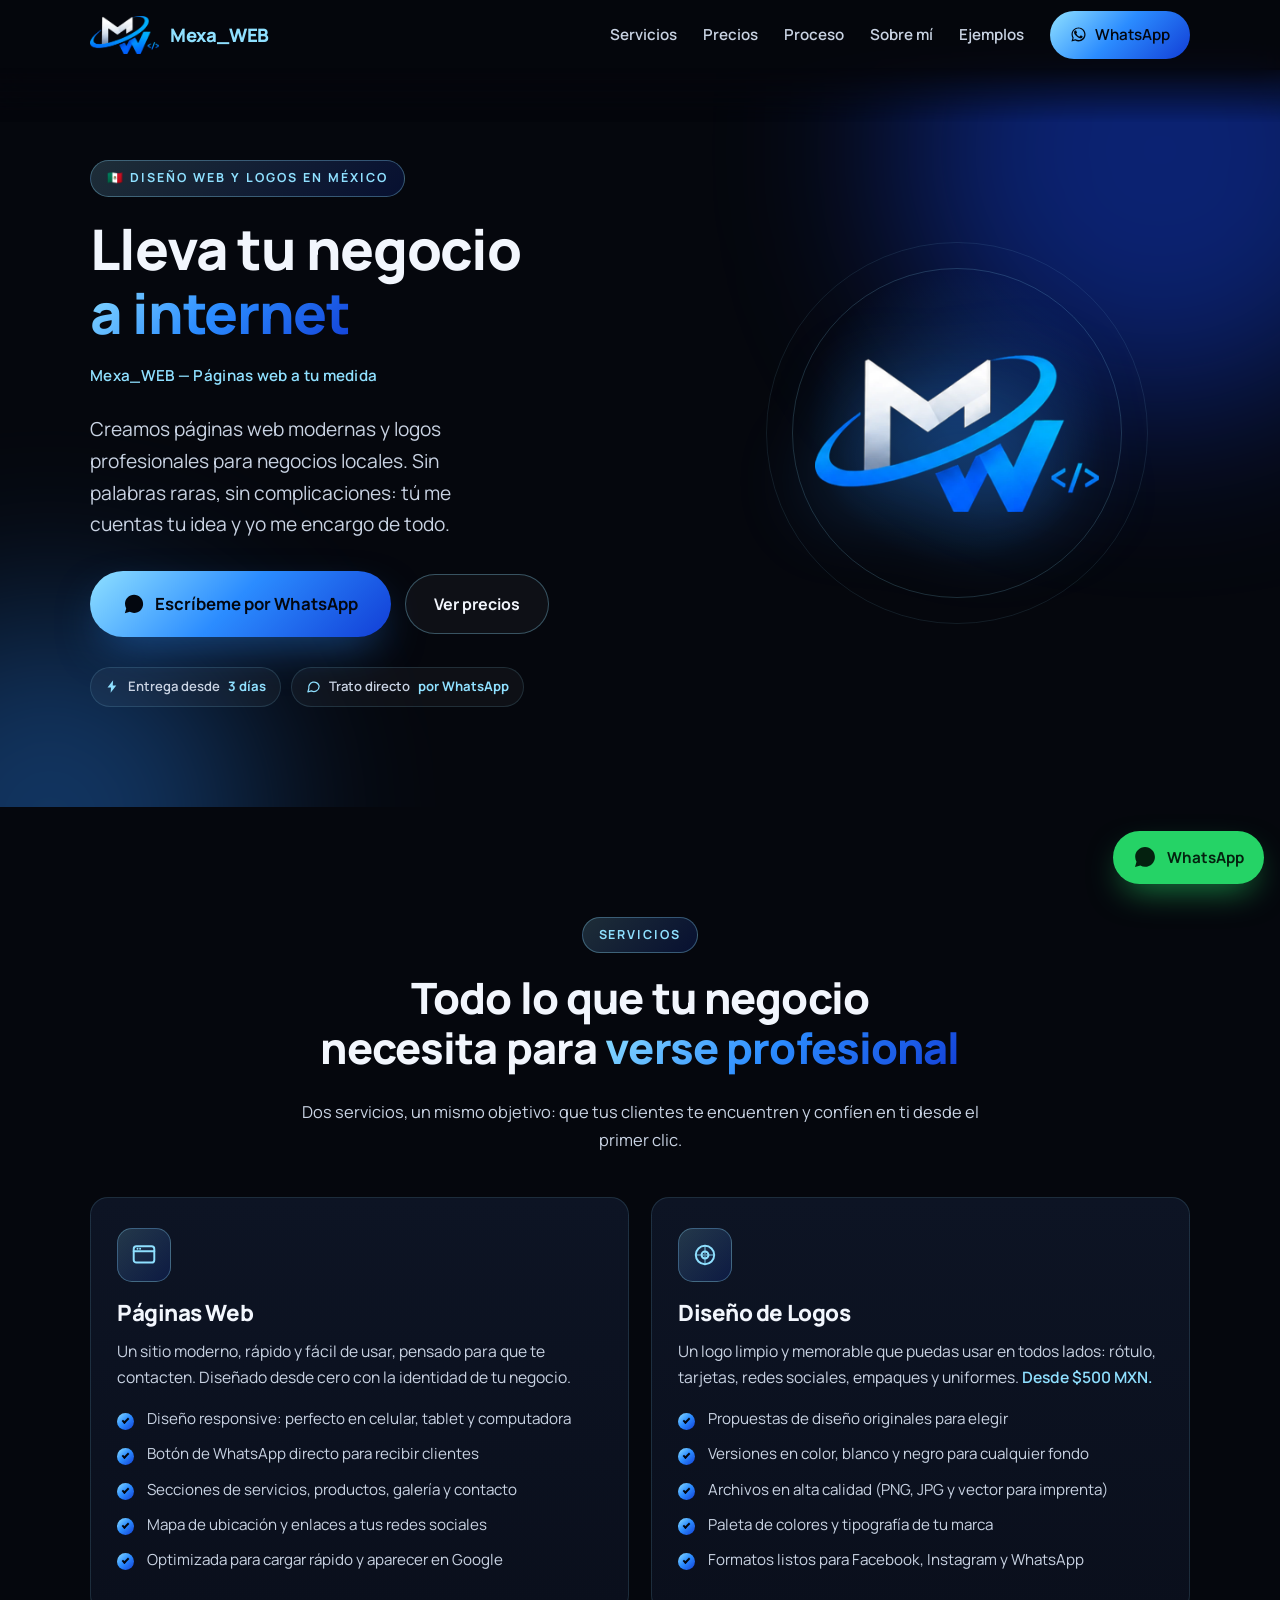
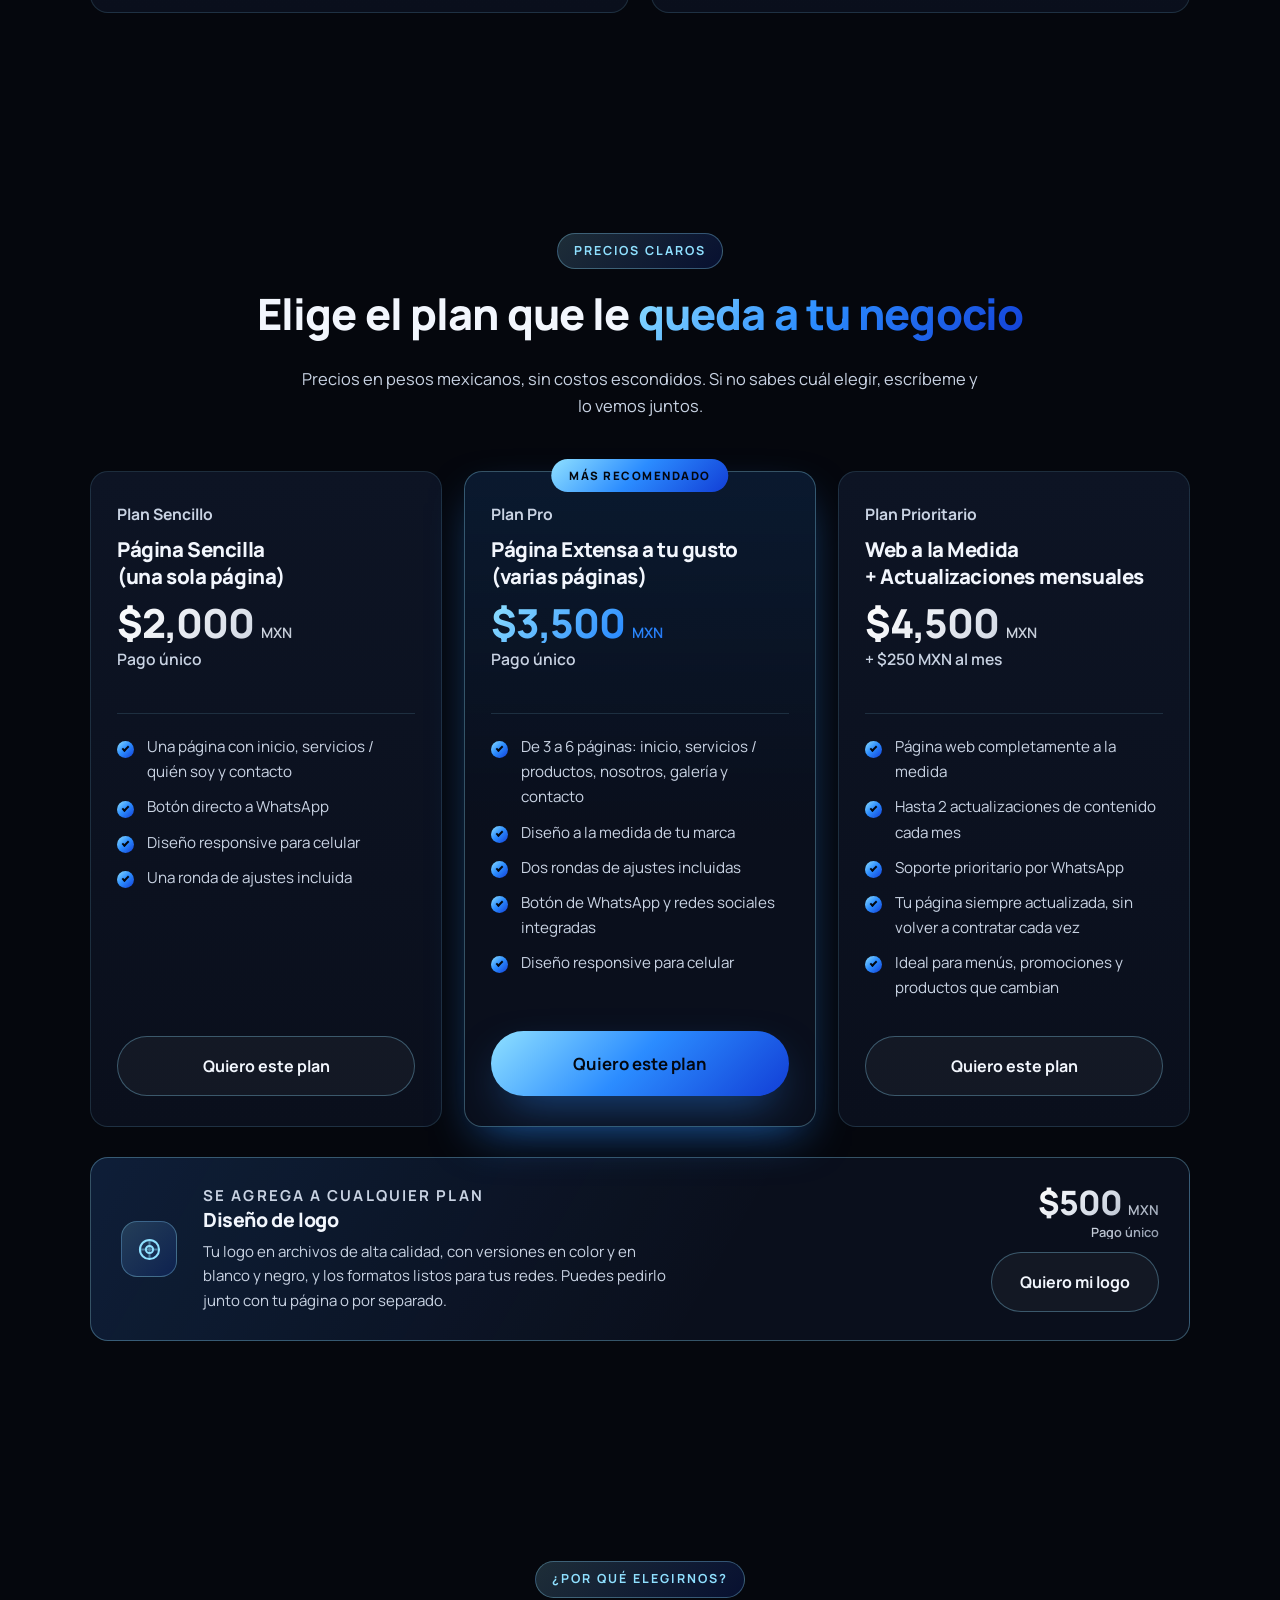
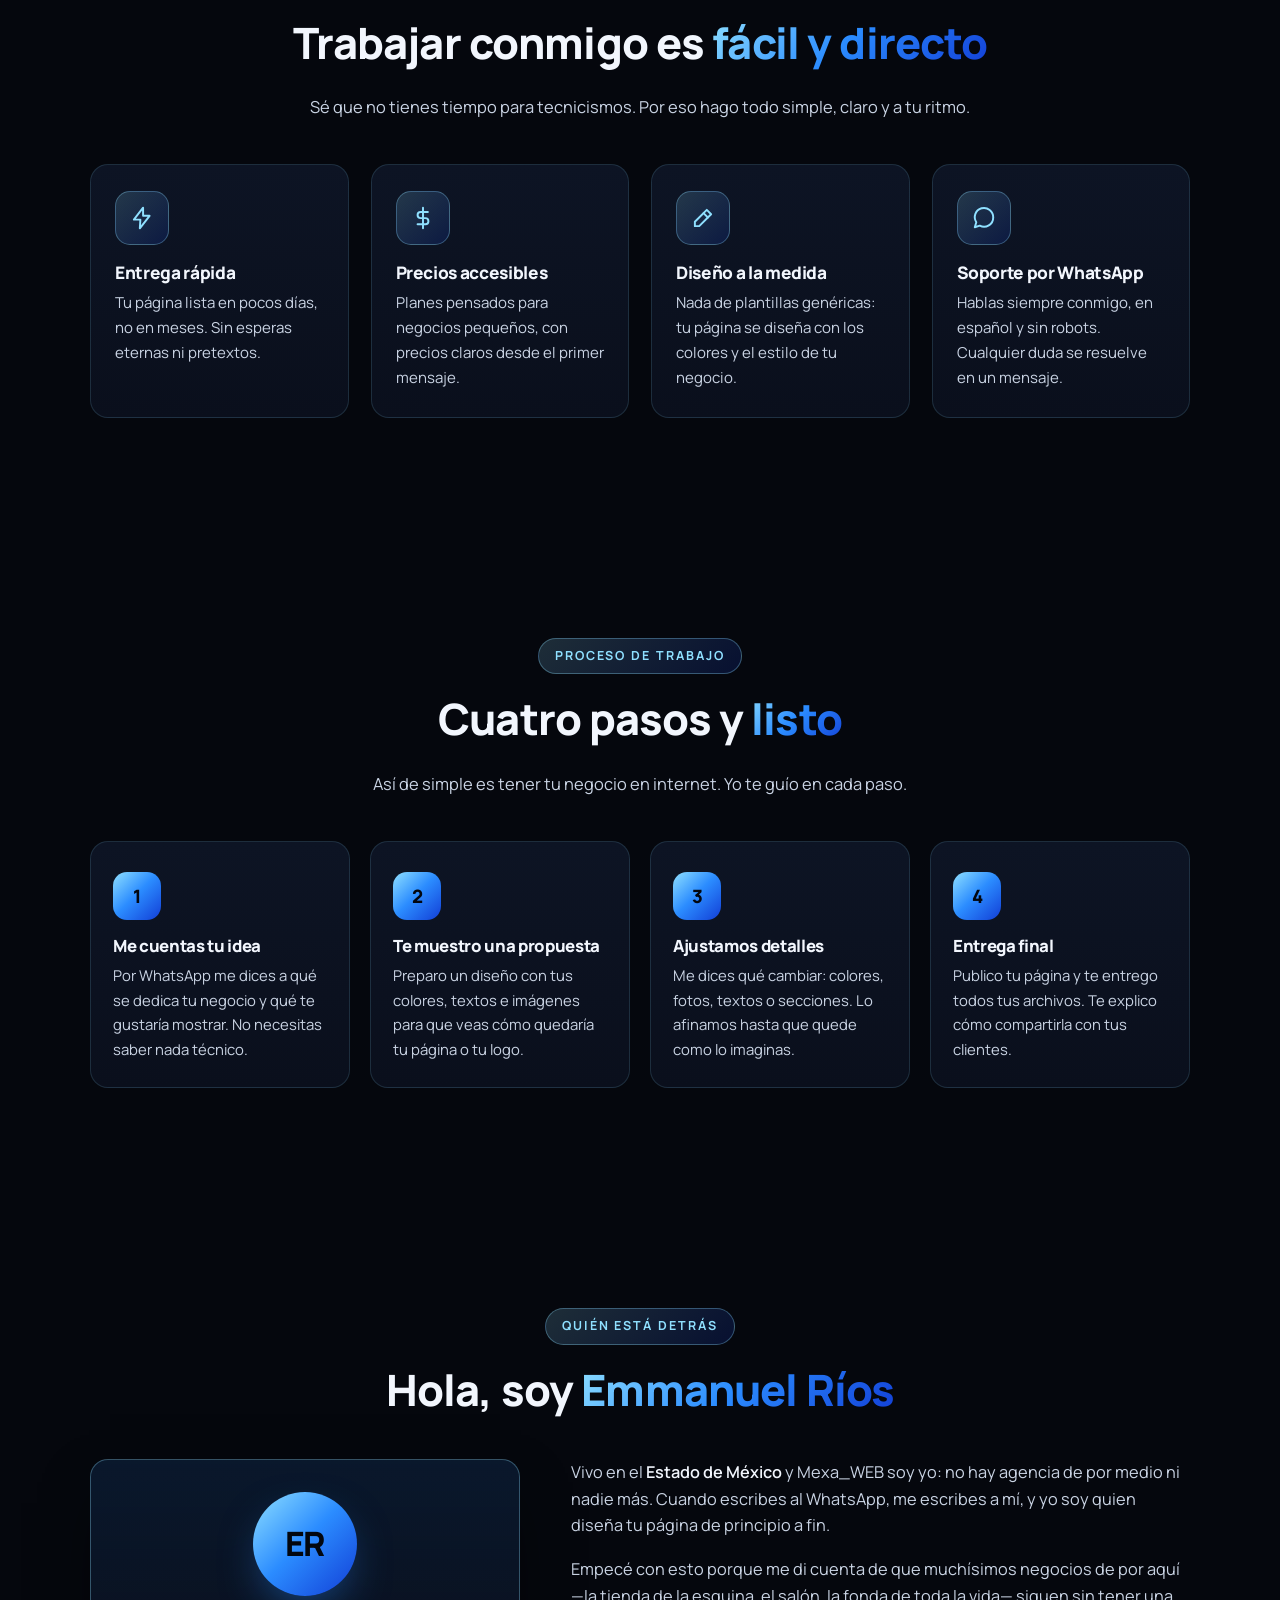
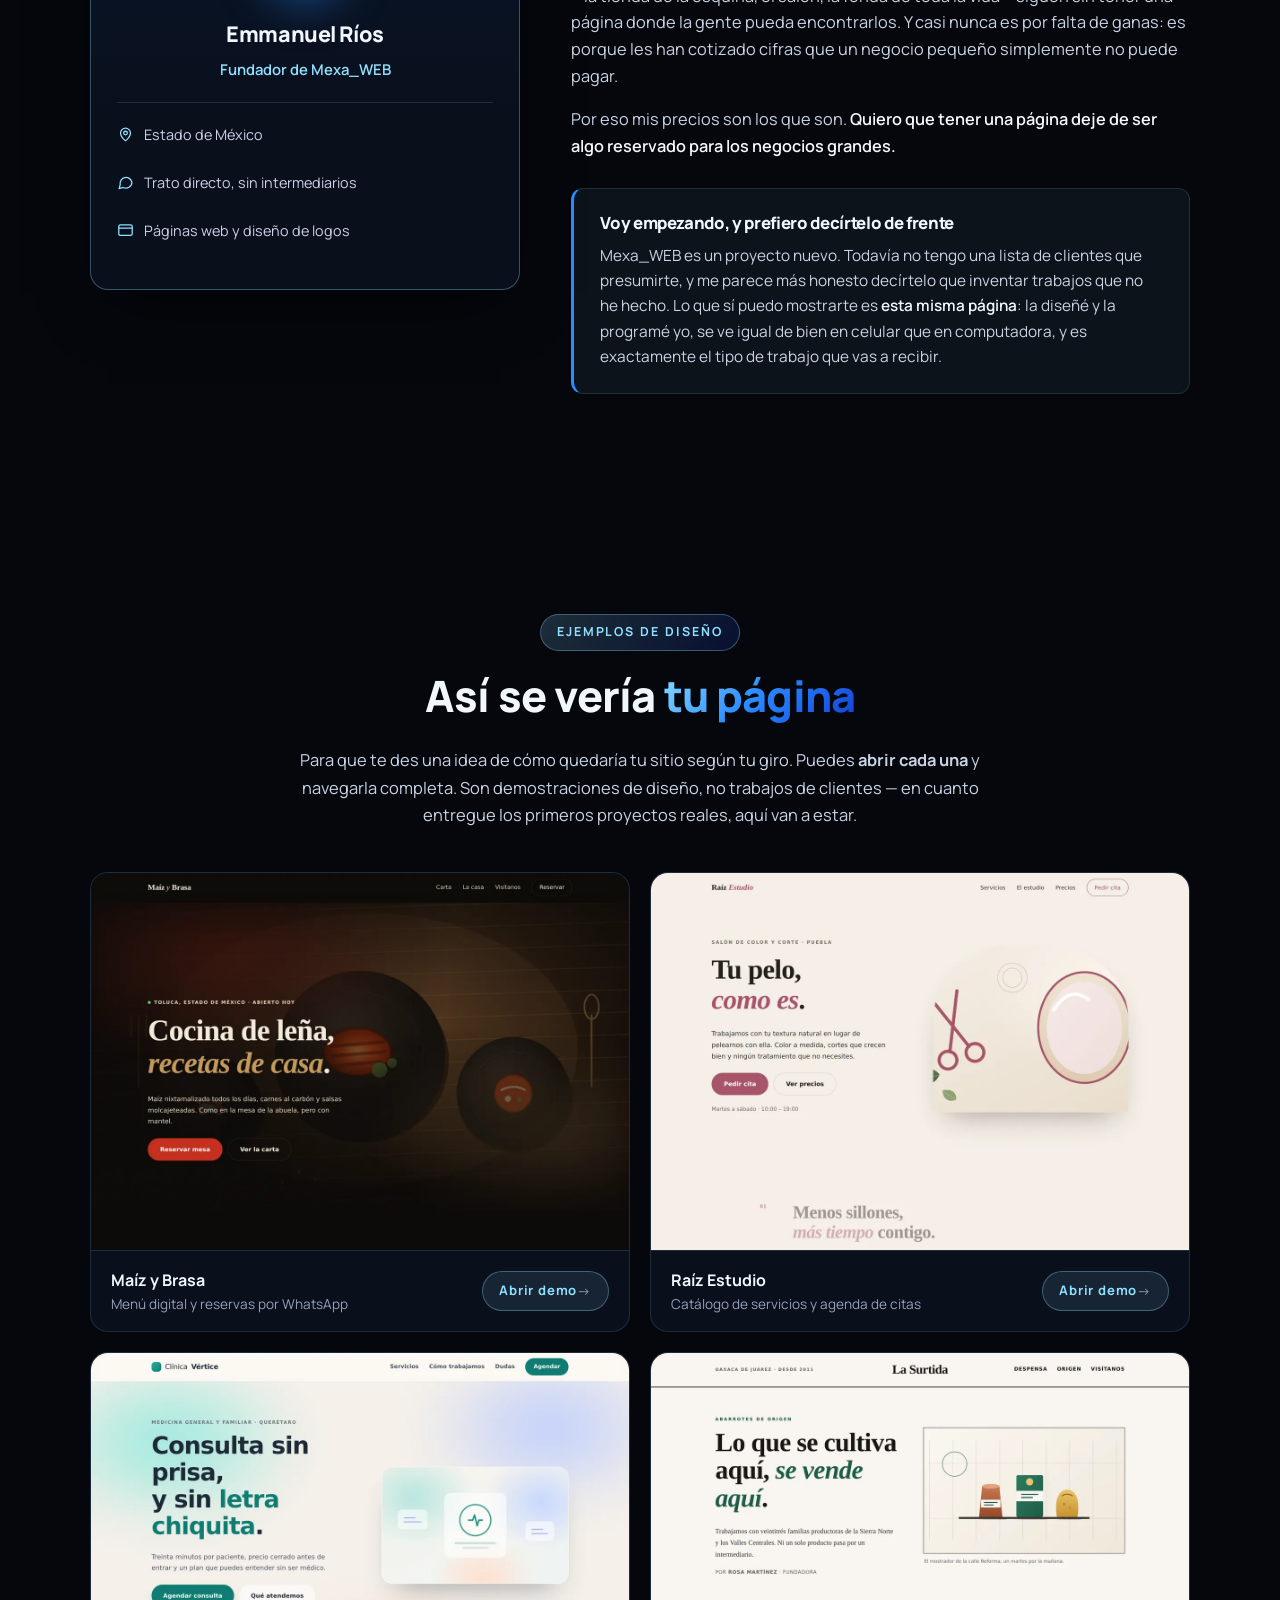
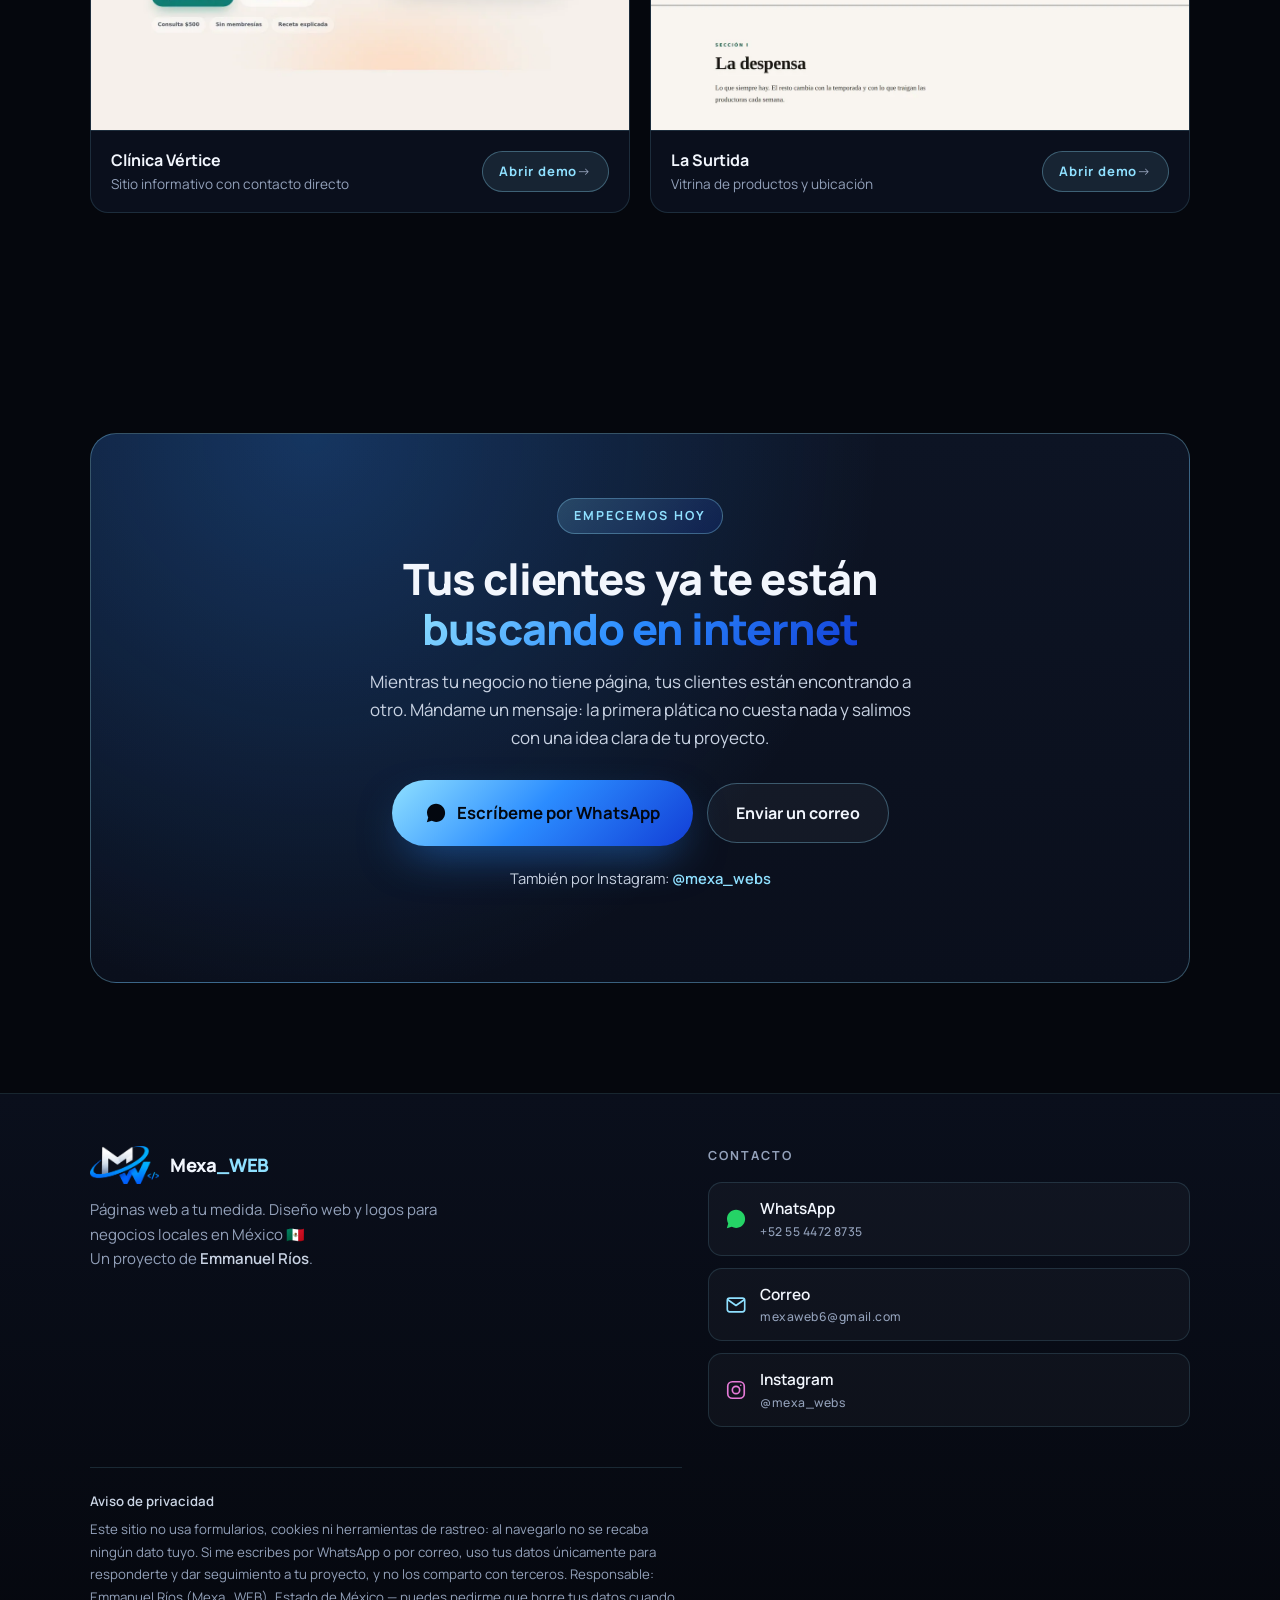
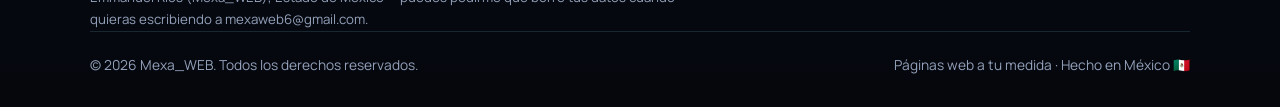
==== commit 5de8c596: "Devolver el rosa al icono de Instagram Lo había pasado a azul por error, buscando el "rosita" que en" ====
--- a/index.html
+++ b/index.html
@@ -1063,7 +1063,7 @@
           </a>
 
           <a class="contacto" href="https://instagram.com/mexa_webs" target="_blank" rel="noopener">
-            <svg viewBox="0 0 24 24" fill="none" stroke="#8fe0ff" stroke-width="1.8" stroke-linecap="round" stroke-linejoin="round" aria-hidden="true"><rect x="3" y="3" width="18" height="18" rx="5"/><circle cx="12" cy="12" r="4"/><path d="M17.2 6.8h.01"/></svg>
+            <svg viewBox="0 0 24 24" fill="none" stroke="#e77bd8" stroke-width="1.8" stroke-linecap="round" stroke-linejoin="round" aria-hidden="true"><rect x="3" y="3" width="18" height="18" rx="5"/><circle cx="12" cy="12" r="4"/><path d="M17.2 6.8h.01"/></svg>
             <span>Instagram<small>@mexa_webs</small></span>
           </a>
         </div>
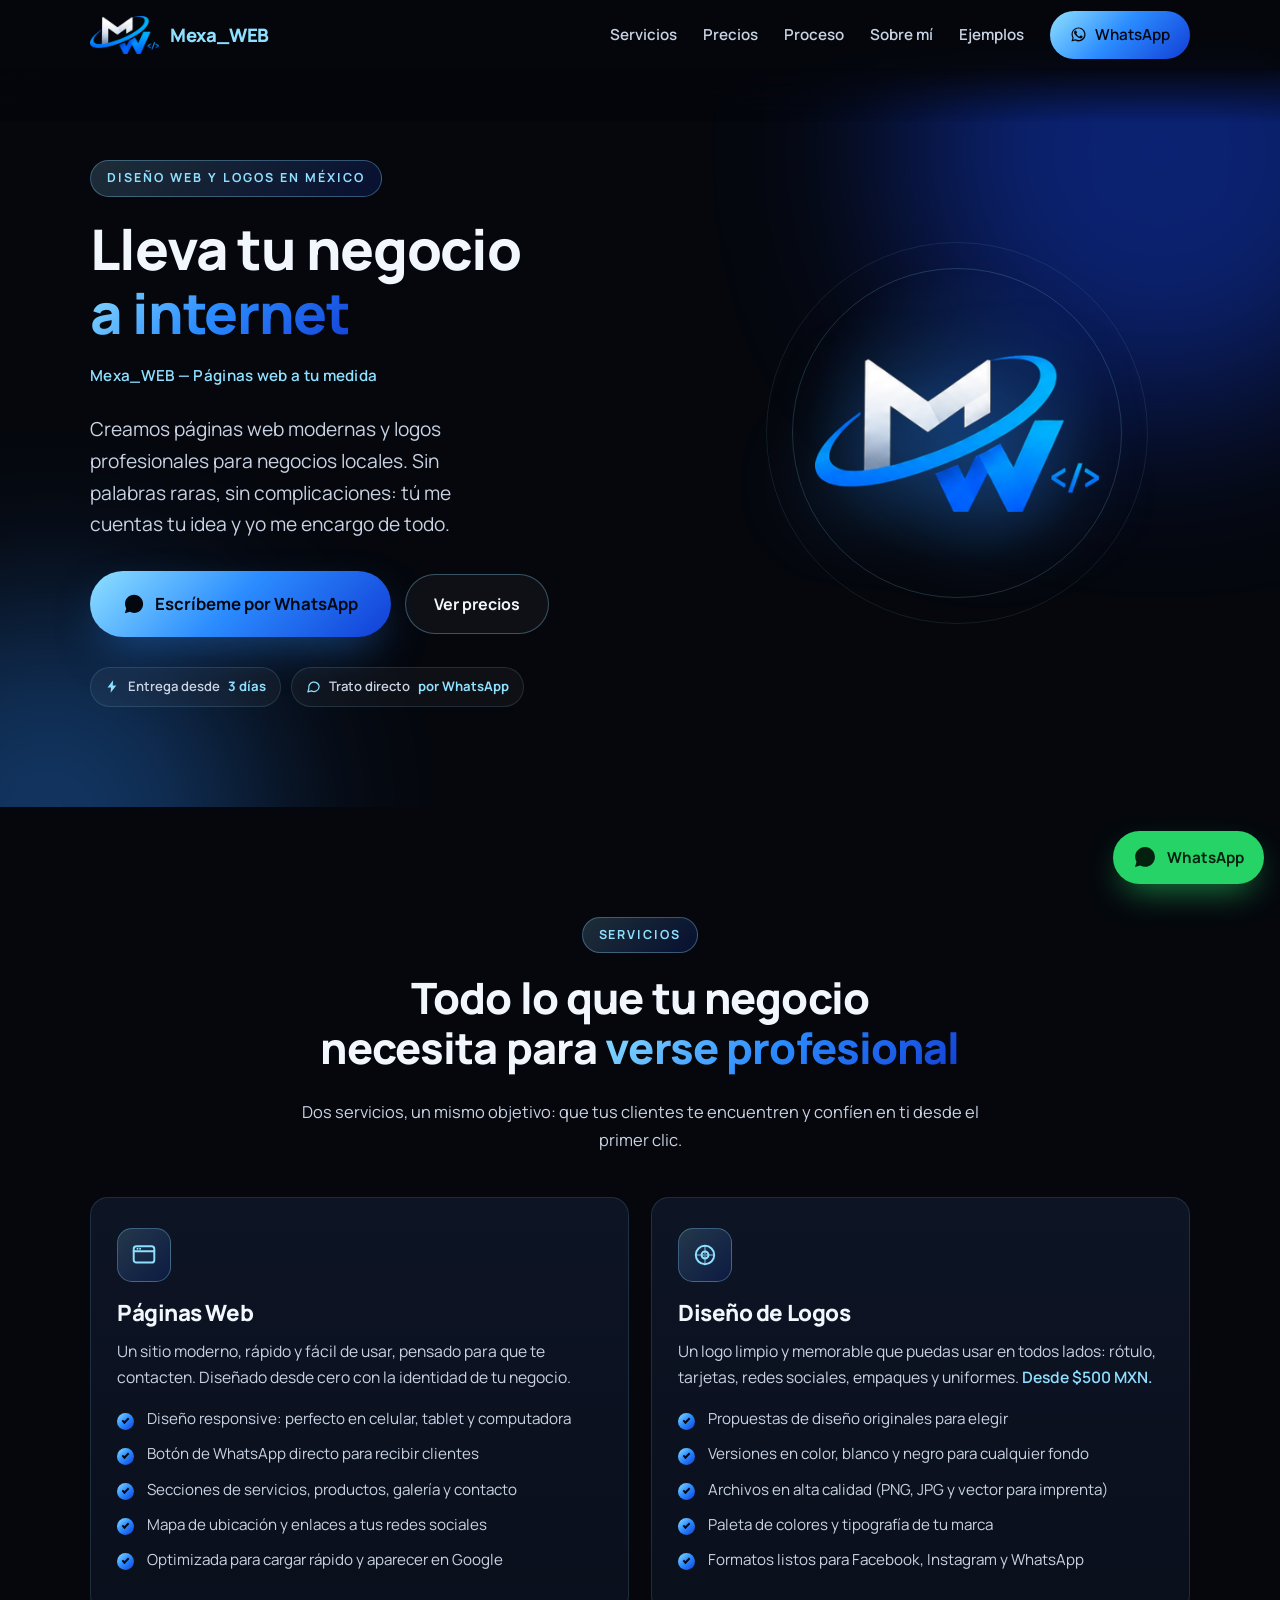
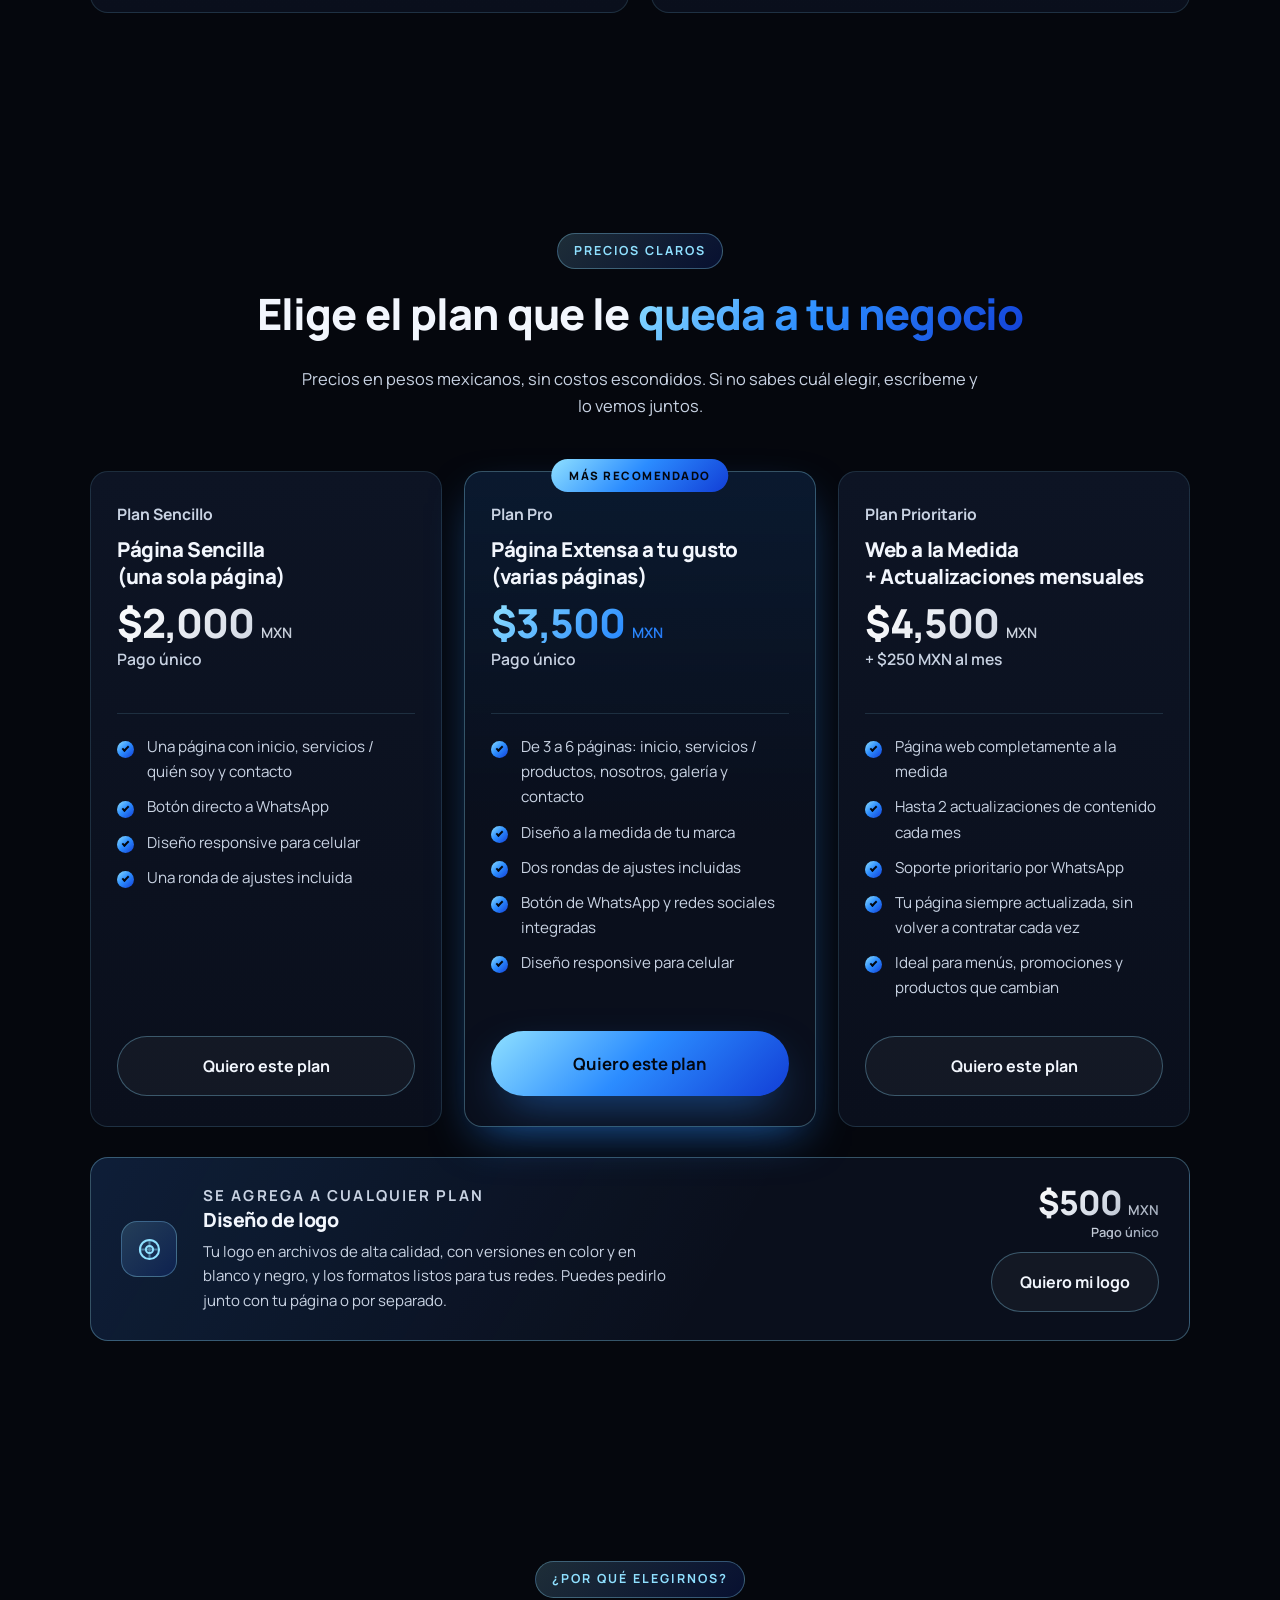
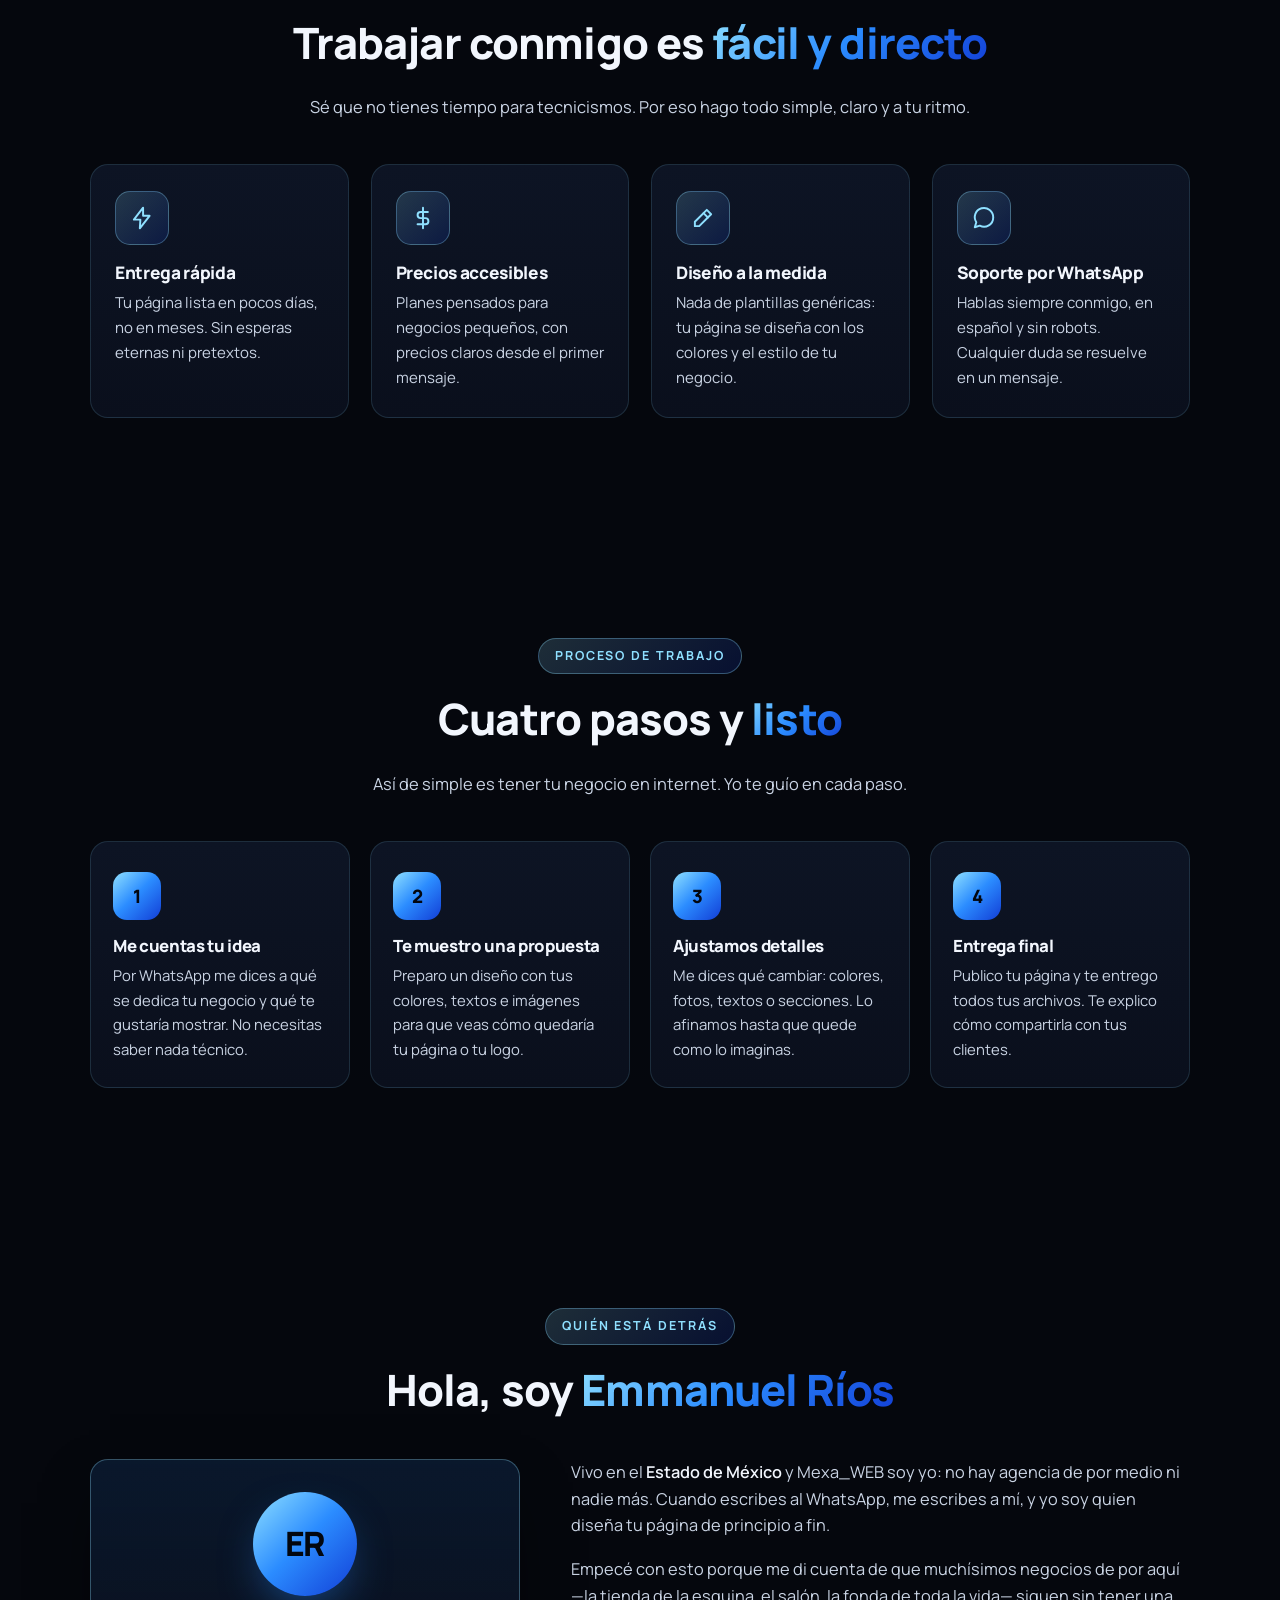
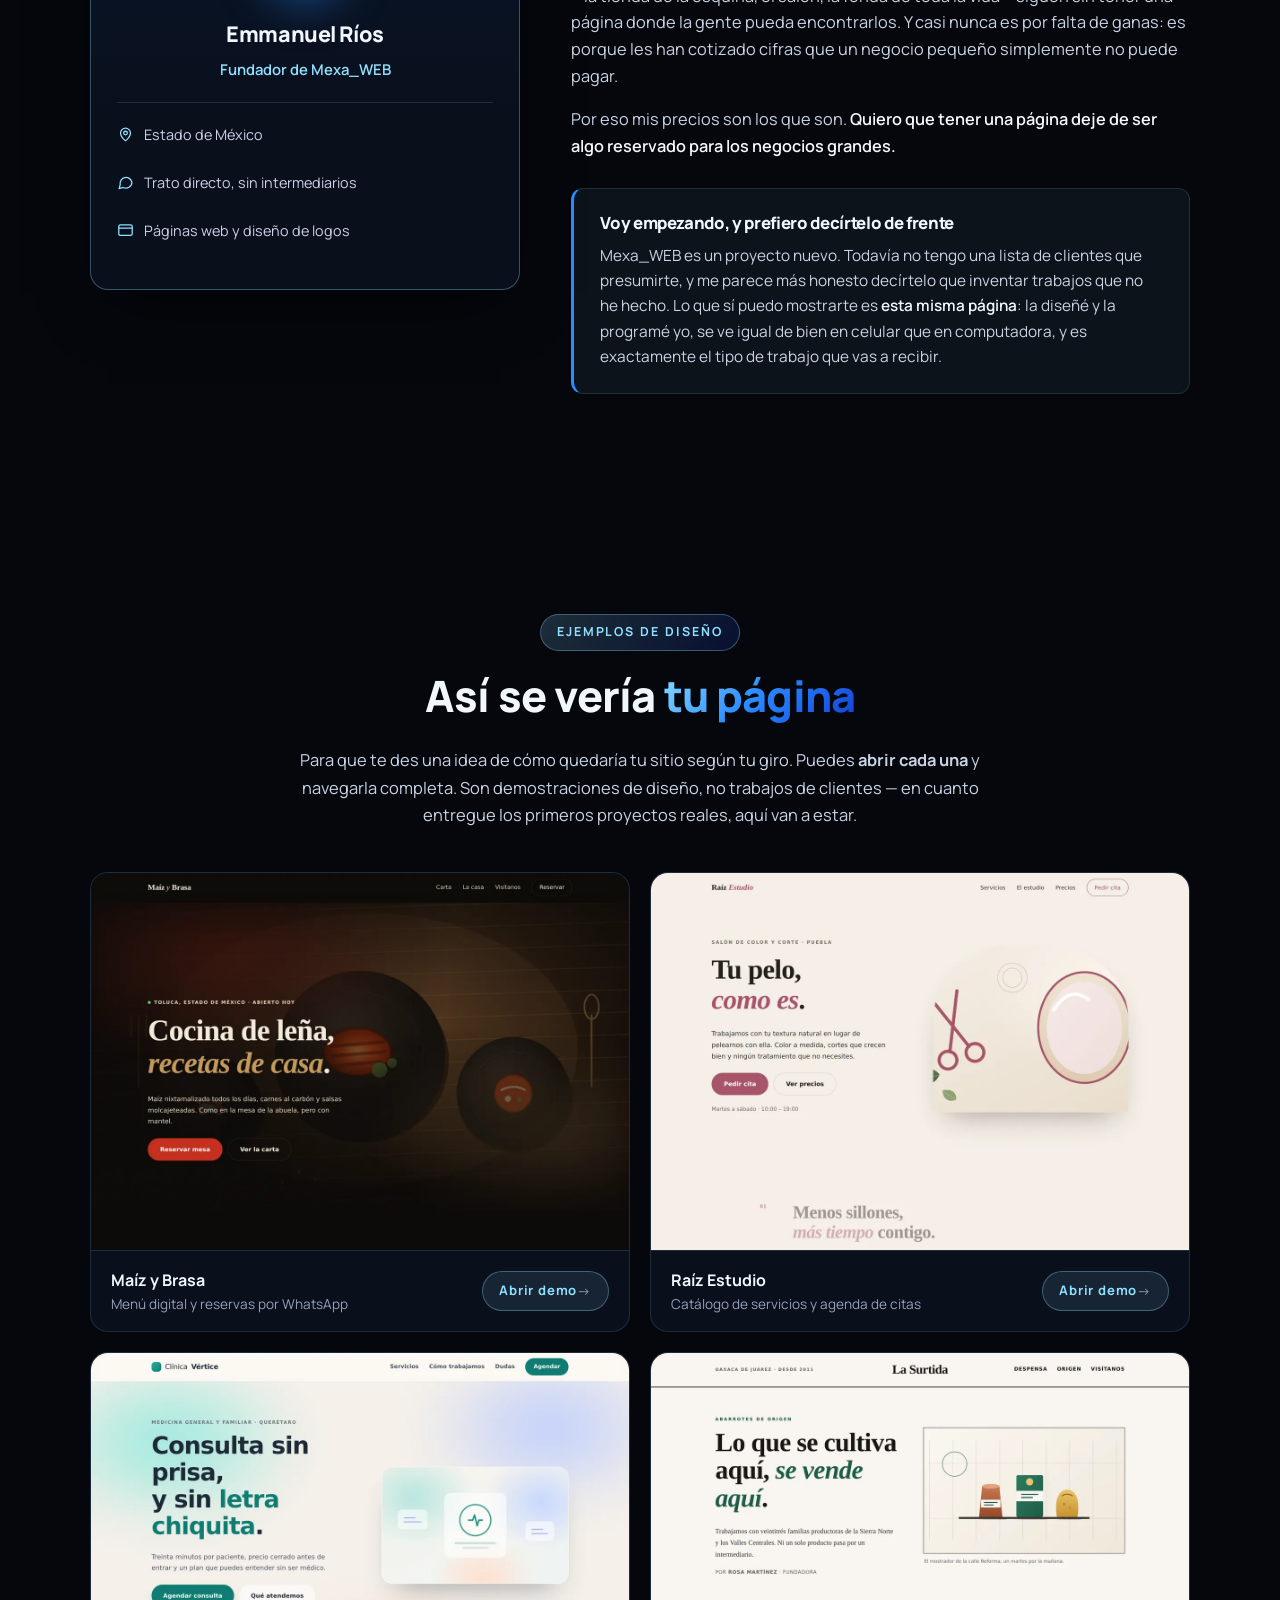
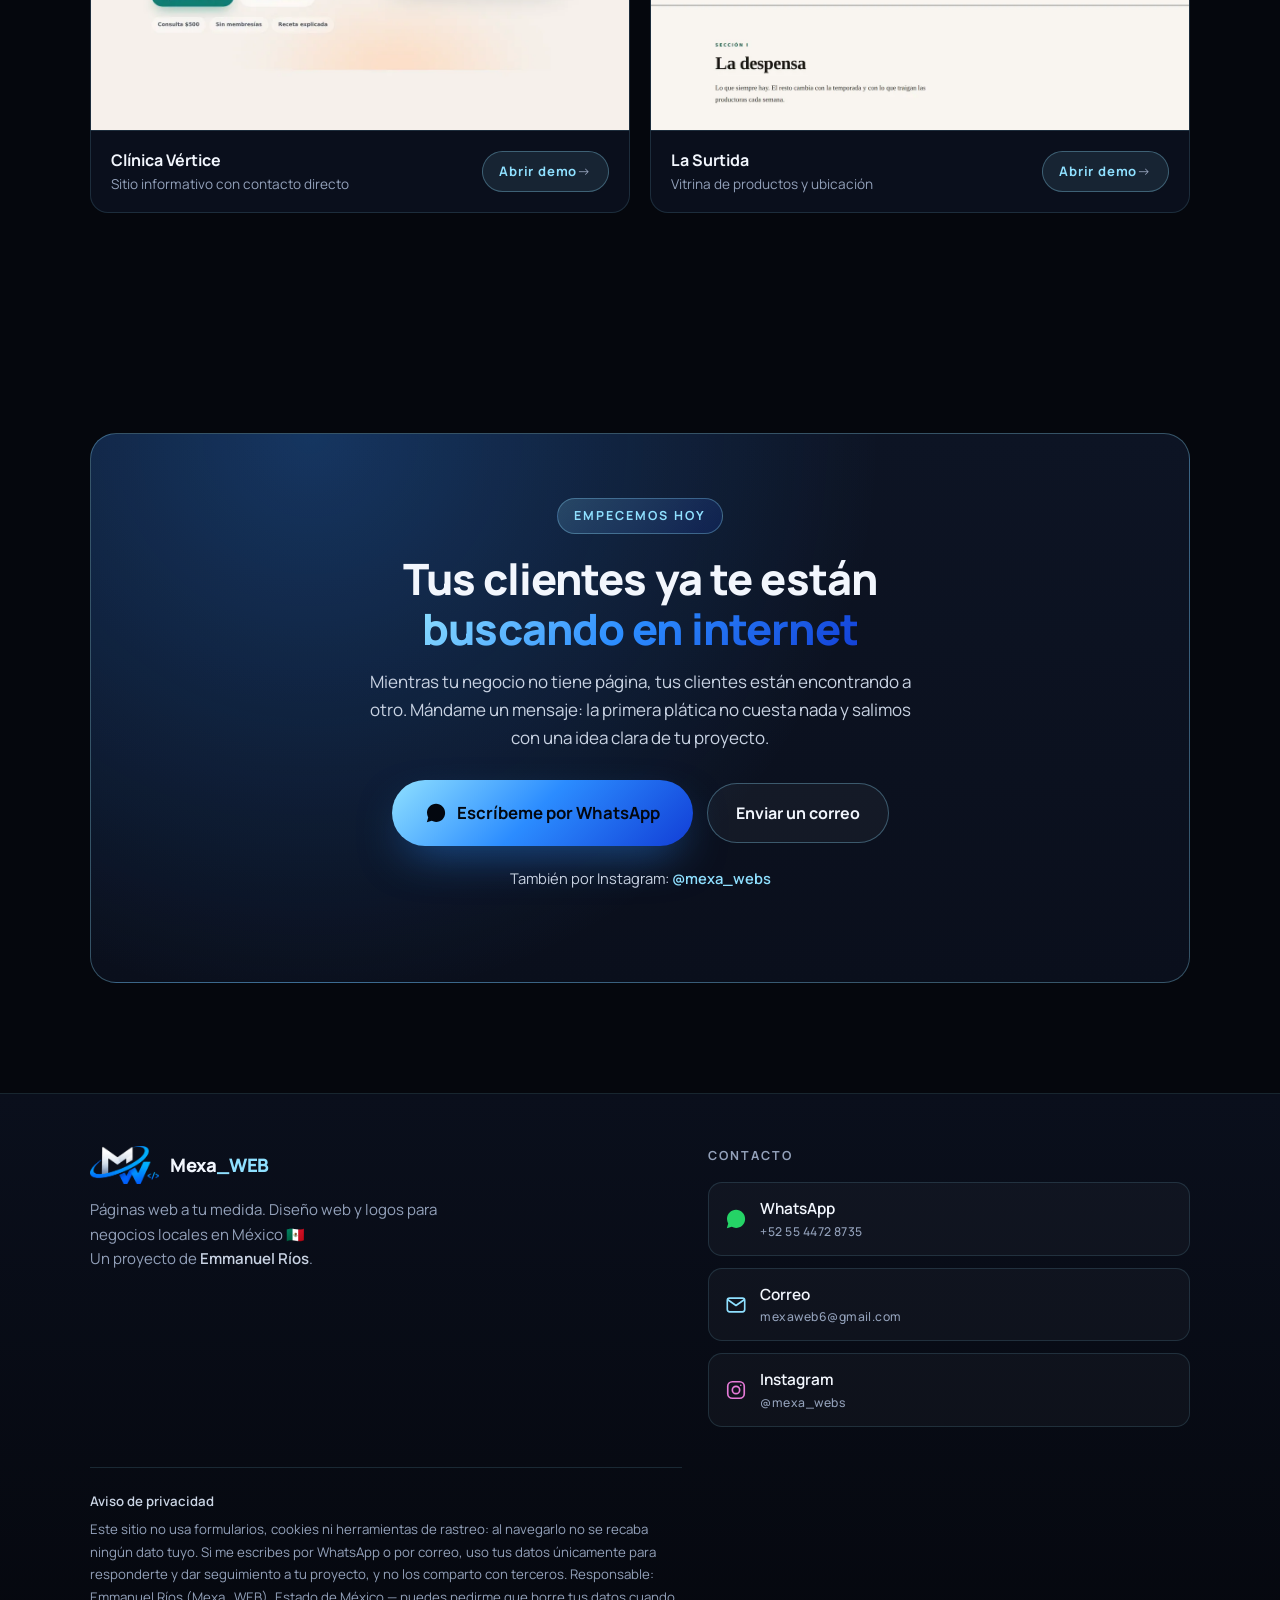
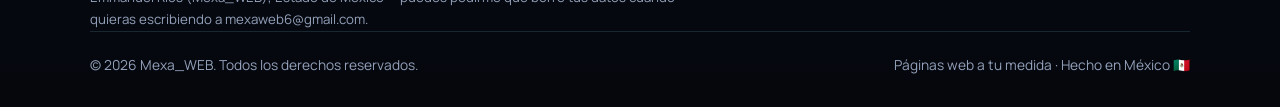
==== commit c98f2596: "Quitar la banderita de la etiqueta del hero En Windows el emoji de la bandera de México no se dibuja" ====
--- a/index.html
+++ b/index.html
@@ -664,7 +664,7 @@
 
     <div class="contenedor hero-grid">
       <div>
-        <span class="etiqueta">🇲🇽 Diseño web y logos en México</span>
+        <span class="etiqueta">Diseño web y logos en México</span>
         <h1>Lleva tu negocio<br><span class="degradado">a internet</span></h1>
         <p class="hero-slogan">Mexa_WEB — Páginas web a tu medida</p>
         <p class="hero-sub">
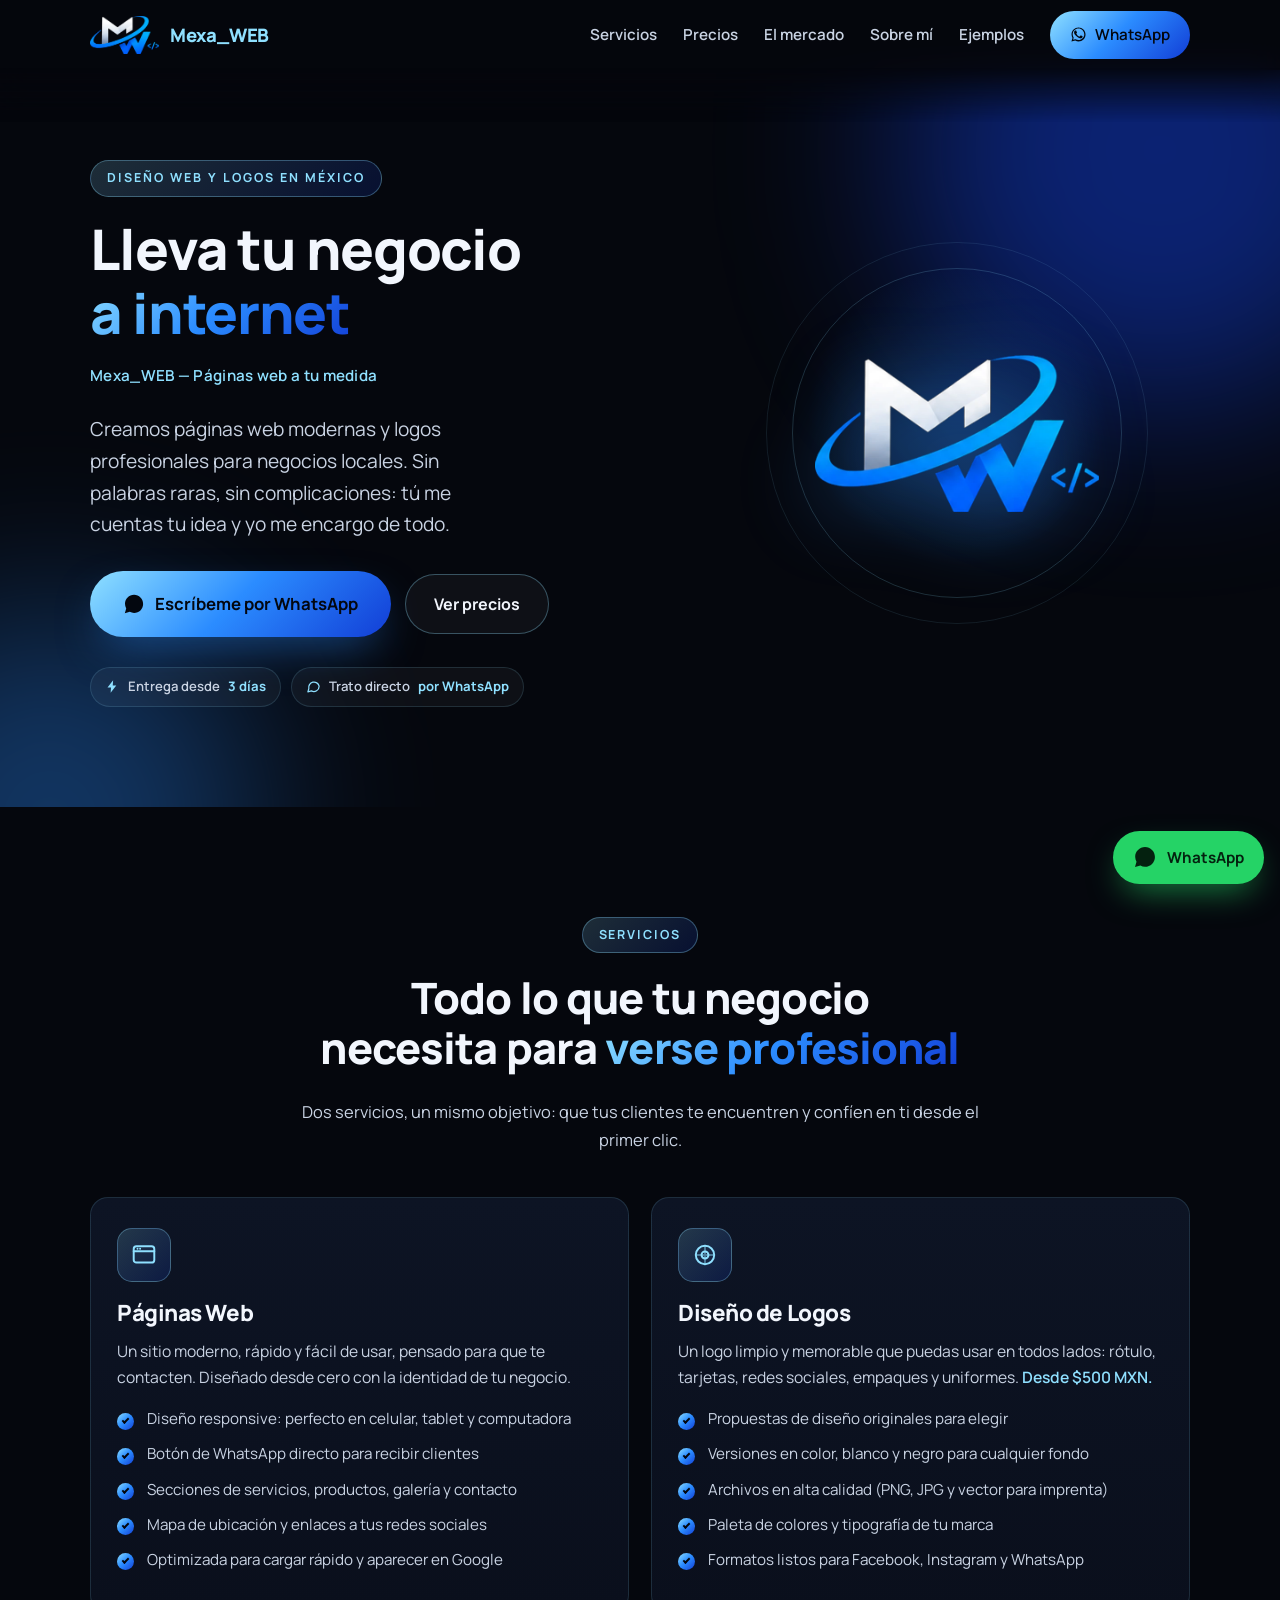
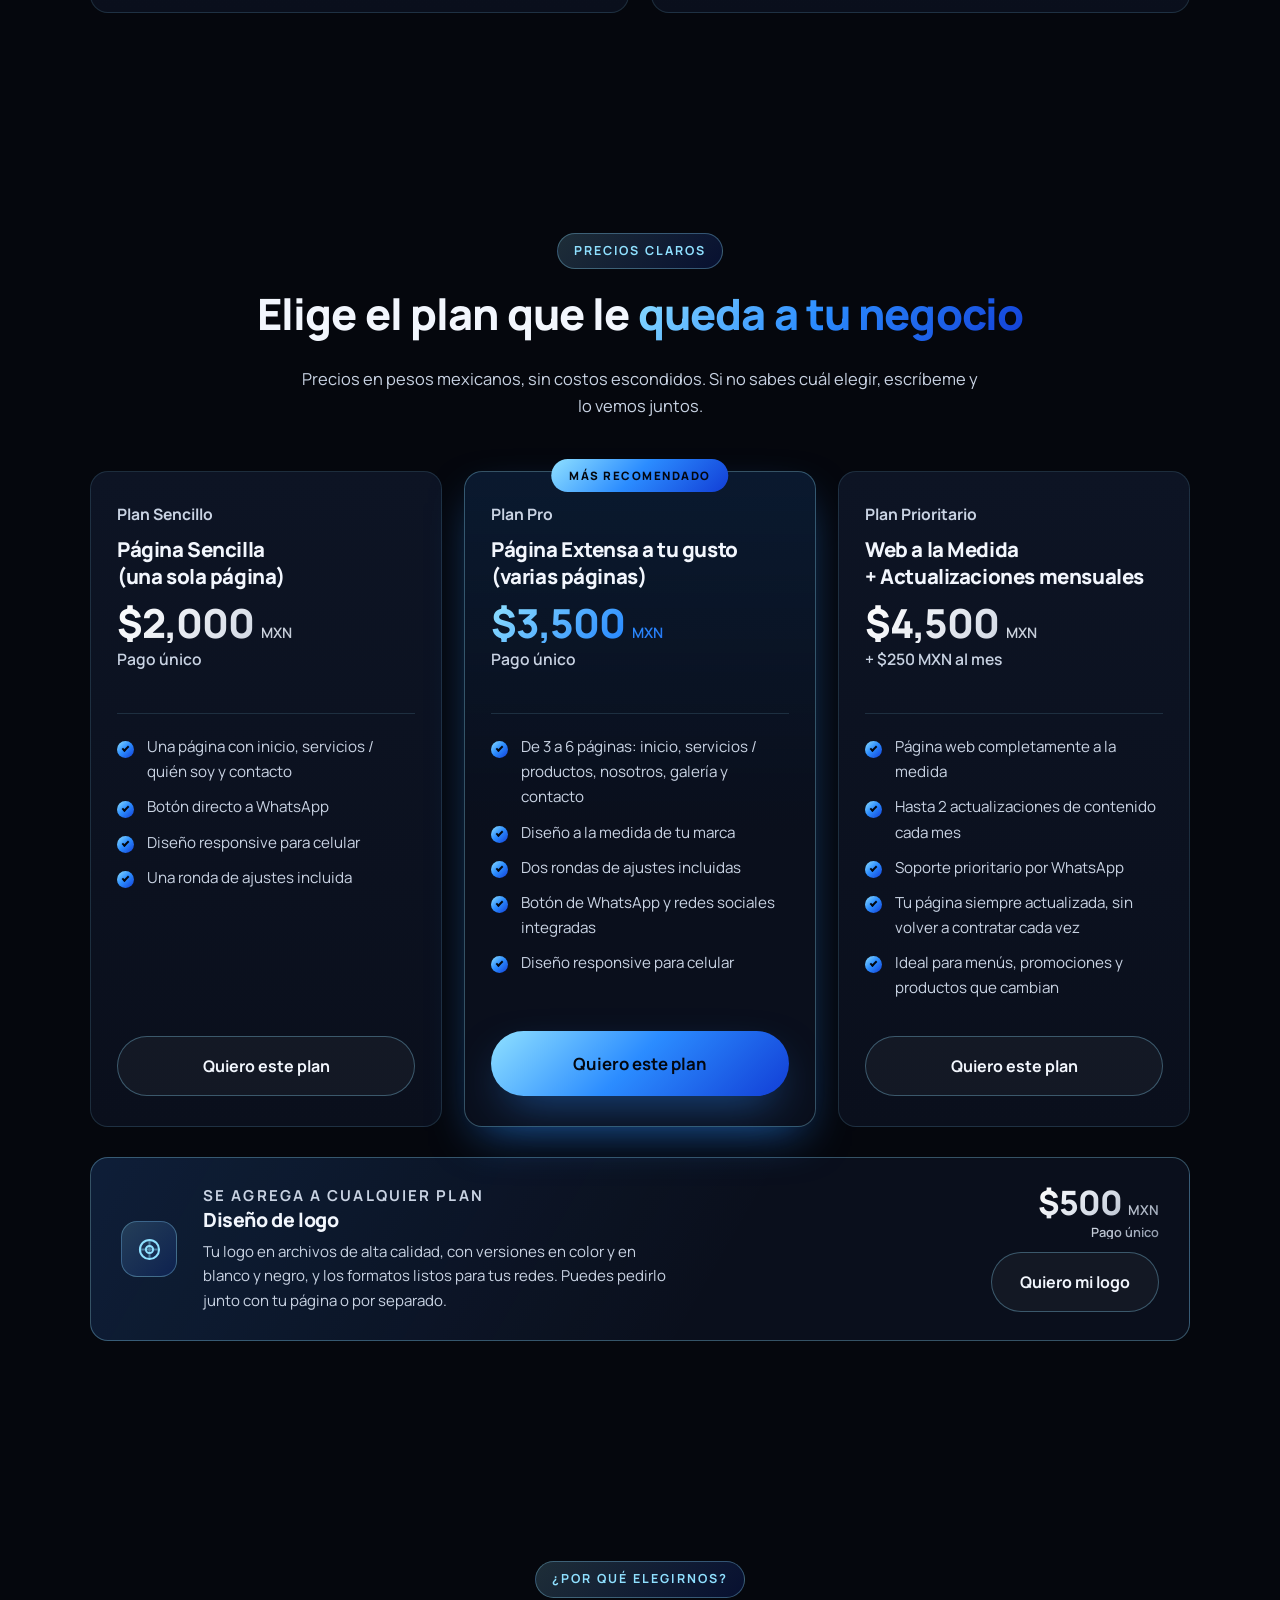
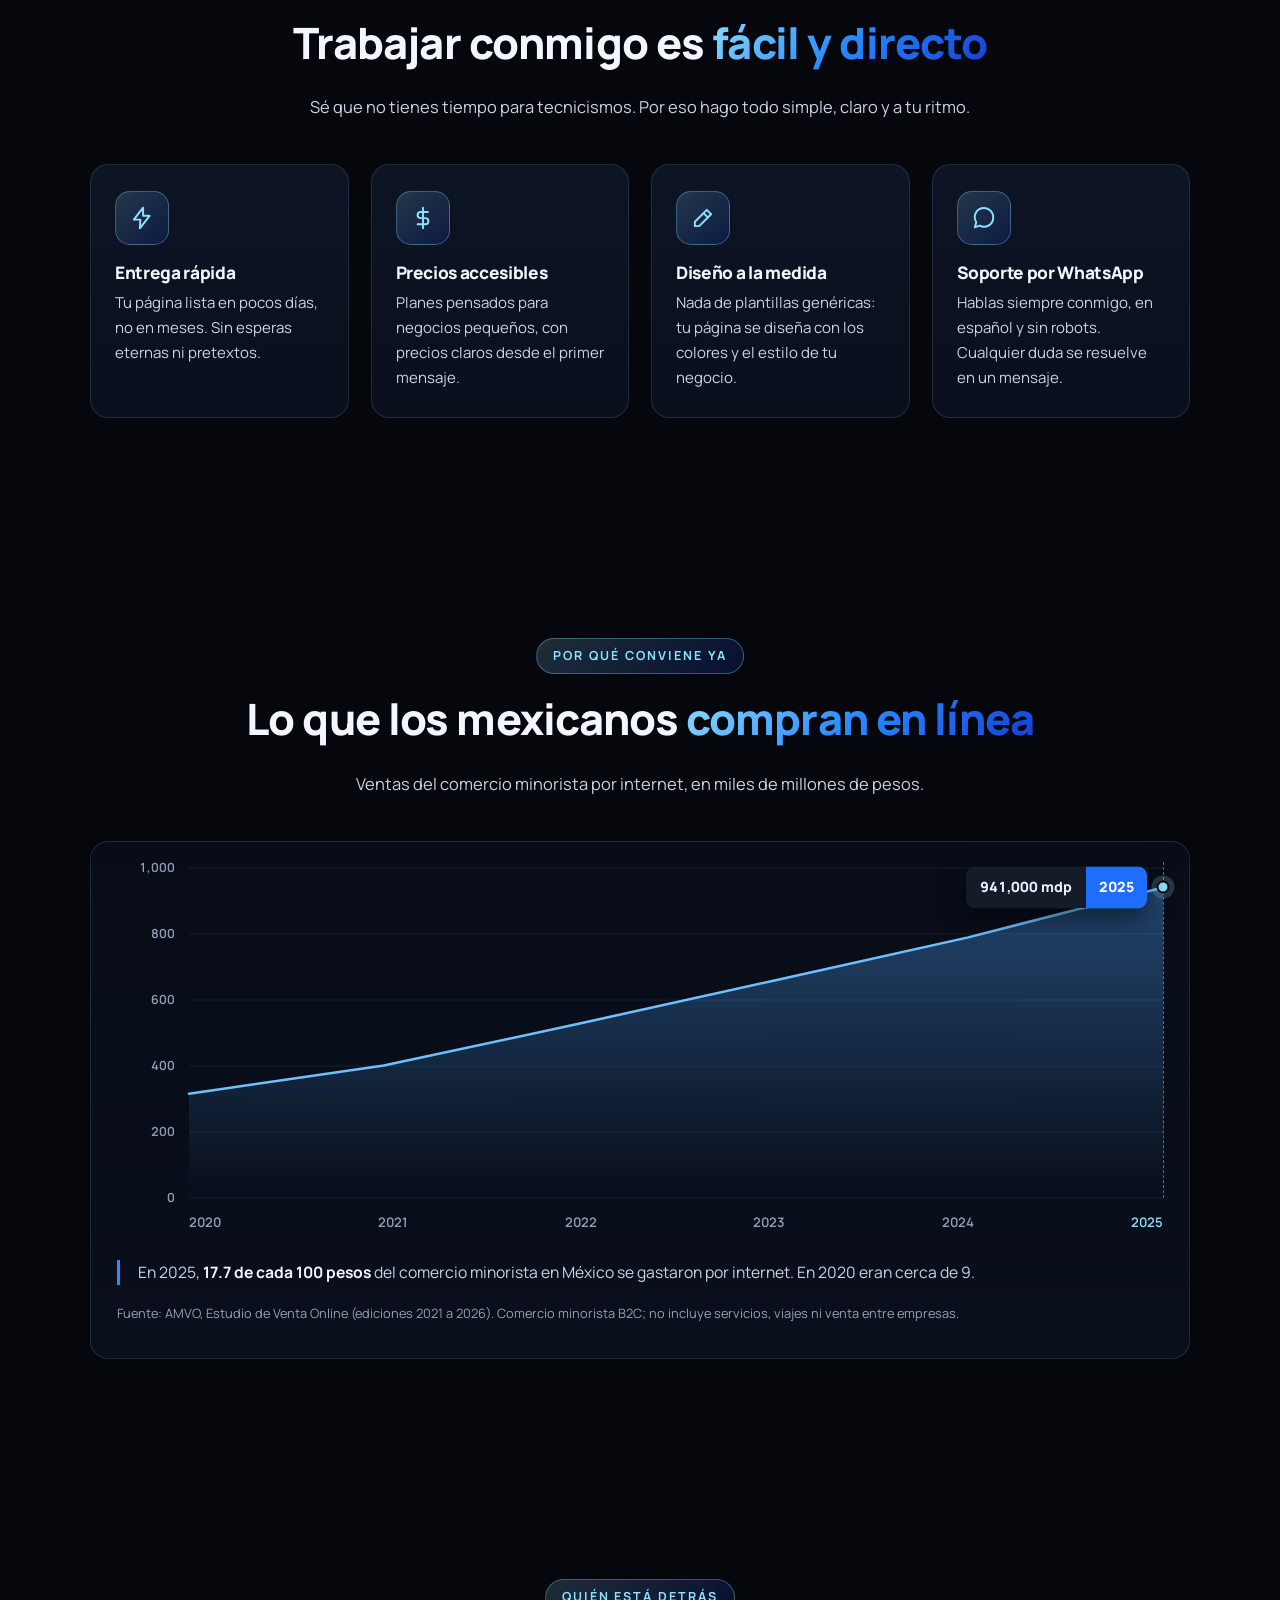
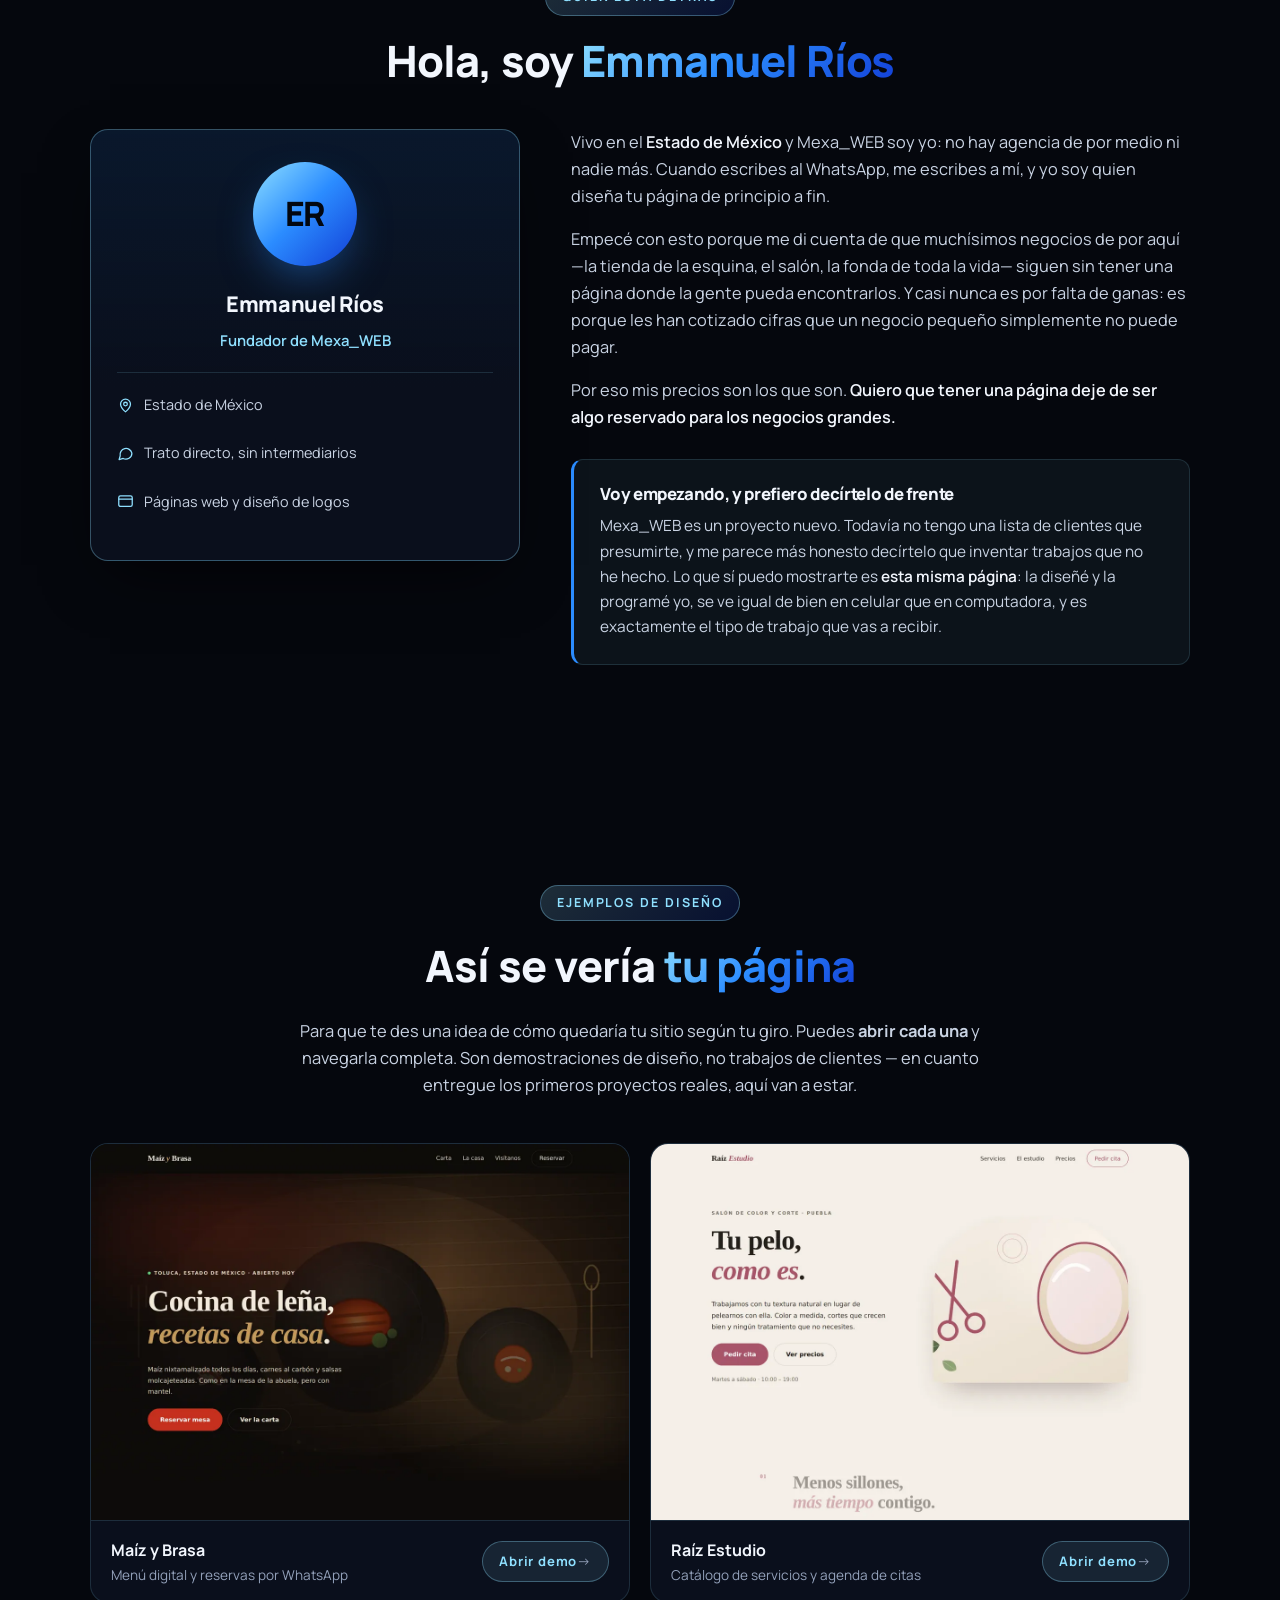
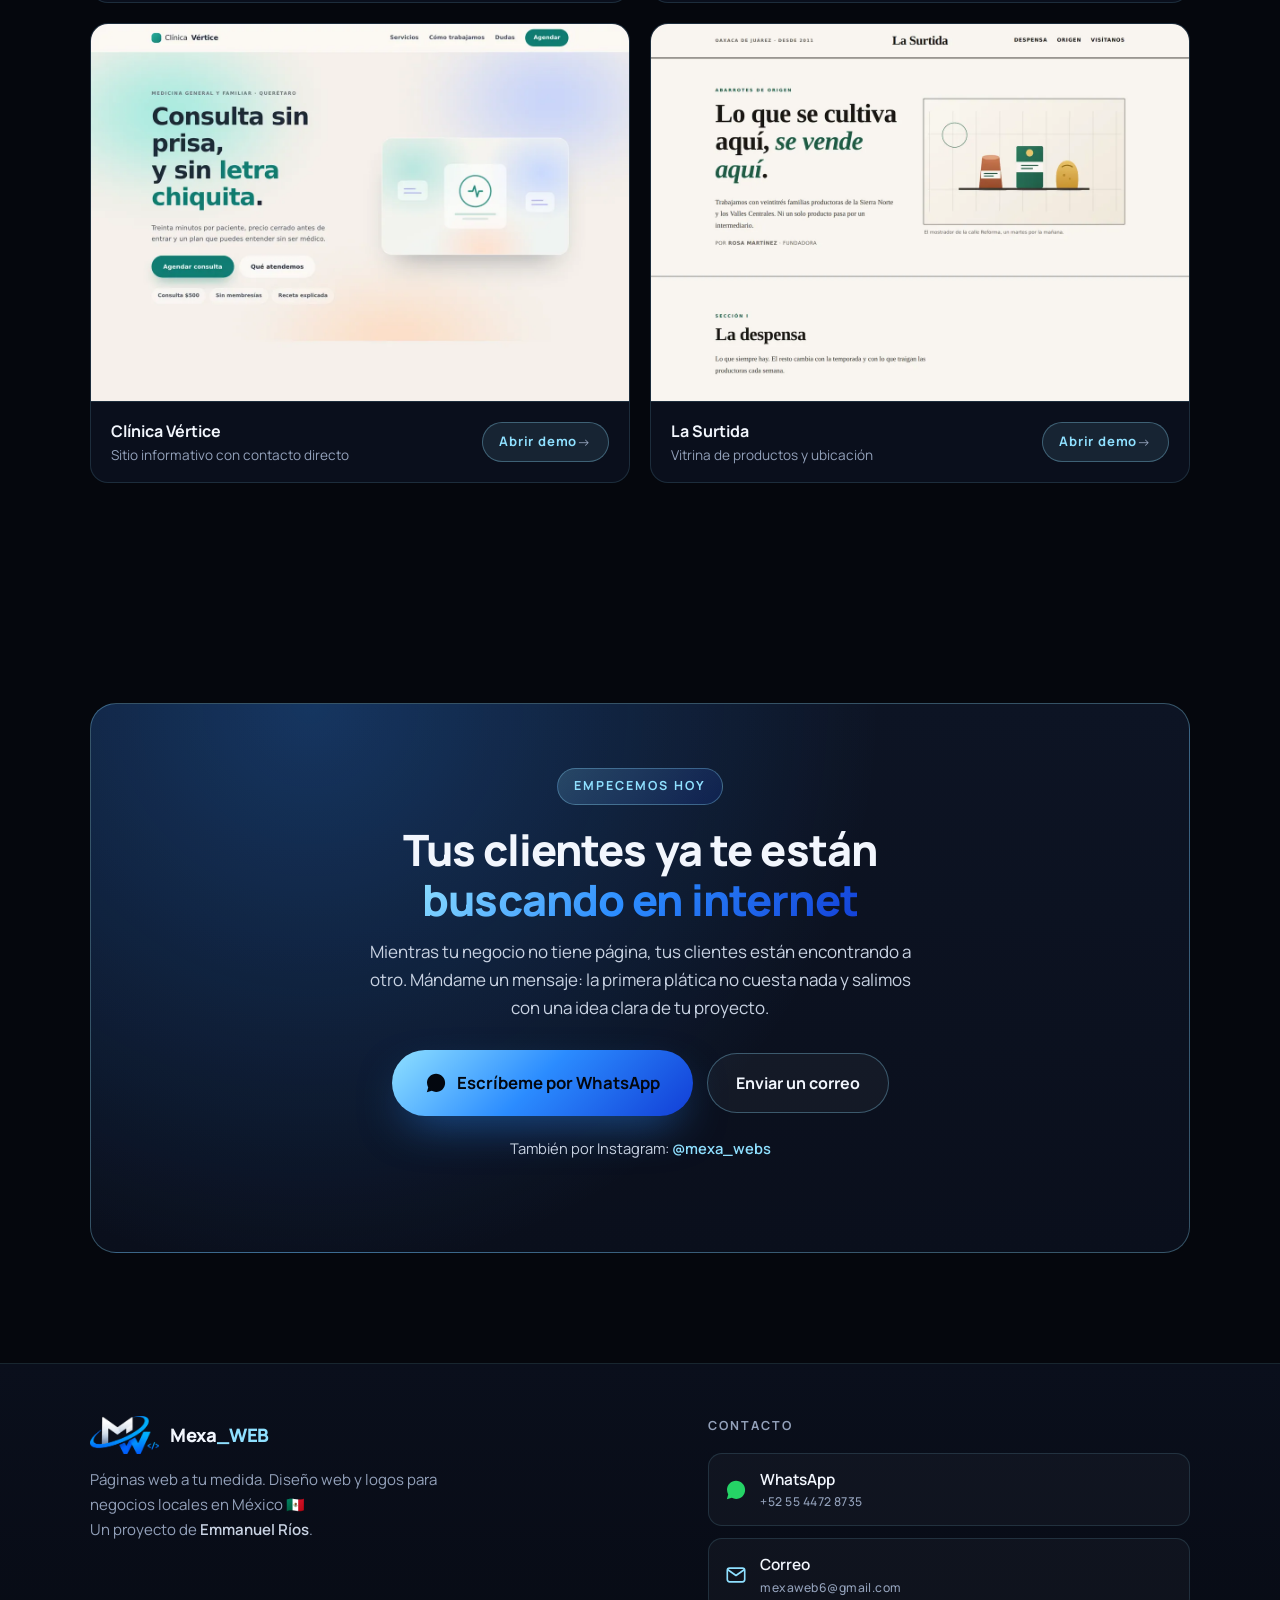
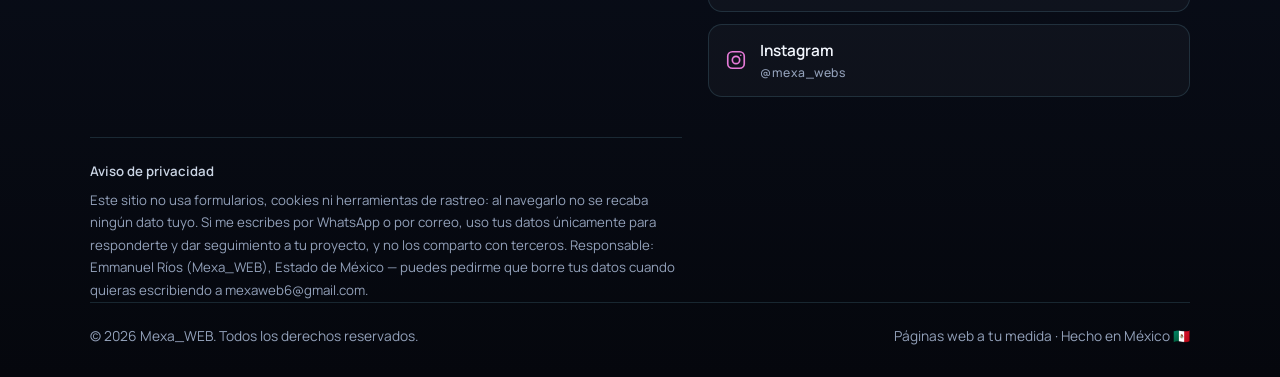
==== commit ef0e4bf7: "Cambiar la sección de los cuatro pasos por la gráfica del mercado Sale "Cuatro pasos y listo" y entr" ====
--- a/index.html
+++ b/index.html
@@ -411,19 +411,42 @@
 .beneficio h3{font-size:1.08rem;margin-bottom:8px}
 .beneficio p{font-size:.94rem;margin:0}
 
-/* ============================ PROCESO ============================ */
-.pasos{counter-reset:paso;display:grid;gap:20px;grid-template-columns:repeat(4,1fr)}
-.paso{
-  position:relative;padding:30px 22px 26px;
-  background:linear-gradient(180deg,var(--panel),var(--negro-2));
-  border:1px solid var(--borde);border-radius:var(--radio);
-}
-.paso-num{
-  display:grid;place-items:center;width:48px;height:48px;border-radius:14px;margin-bottom:16px;
-  font-weight:800;font-size:1.15rem;color:#03070f;background:var(--grad-azul);
-}
-.paso h3{font-size:1.05rem;margin-bottom:8px}
-.paso p{font-size:.93rem;color:var(--plata);margin:0}
+/* ============================ GRÁFICA ============================ */
+.gfc{margin:0;border:1px solid var(--borde);border-radius:var(--radio);
+  background:linear-gradient(180deg,rgba(10,16,28,.72),var(--negro-2));padding:26px 26px 22px}
+.gfc-cuerpo{display:grid;grid-template-columns:auto 1fr;gap:14px}
+.gfc-eje{position:relative;width:58px;height:330px}
+.gfc-eje span{position:absolute;right:0;transform:translateY(-50%);
+  font-size:.78rem;font-weight:600;color:var(--gris);font-variant-numeric:tabular-nums}
+.gfc-plot{position:relative;height:330px;overflow:visible}
+.gfc-plot svg{width:100%;height:100%;display:block;overflow:visible}
+.gfc-cruceta{position:absolute;top:-6px;bottom:0;width:0;
+  border-left:1px dashed rgba(143,224,255,.5)}
+.gfc-punto{position:absolute;width:13px;height:13px;border-radius:50%;
+  background:var(--azul-claro);border:2px solid var(--negro);transform:translate(-50%,-50%);
+  box-shadow:0 0 0 5px rgba(143,224,255,.2)}
+.gfc-globo{position:absolute;display:flex;transform:translate(-100%,-50%);
+  border-radius:9px;overflow:hidden;white-space:nowrap;box-shadow:0 10px 26px rgba(0,0,0,.5)}
+.gfc-globo b{background:#141b29;color:#eaf1fb;font-size:.88rem;font-weight:800;
+  padding:9px 14px;font-variant-numeric:tabular-nums}
+.gfc-globo i{background:#1f6dff;color:#fff;font-style:normal;font-size:.88rem;
+  font-weight:800;padding:9px 13px}
+.gfc-anios{display:flex;justify-content:space-between;margin:14px 0 0 72px}
+.gfc-anios span{font-size:.82rem;font-weight:600;color:var(--gris)}
+.gfc-anios span:last-child{color:var(--azul-claro)}
+.gfc-nota{margin-top:26px;font-size:.98rem;color:var(--plata);line-height:1.6;
+  padding-left:18px;border-left:3px solid var(--azul)}
+.gfc-nota b{color:var(--blanco);font-weight:700}
+.gfc-fuente{margin-top:18px;font-size:.8rem;color:var(--gris);line-height:1.6}
+@media (max-width:680px){
+  .gfc{padding:18px 16px 16px}
+  .gfc-eje{width:42px;height:250px}
+  .gfc-eje span{font-size:.68rem}
+  .gfc-plot{height:250px}
+  .gfc-anios{margin-left:56px}
+  .gfc-anios span{font-size:.7rem}
+  .gfc-globo b,.gfc-globo i{font-size:.74rem;padding:7px 10px}
+}
 
 /* ============================ SOBRE MÍ ============================ */
 .sobre-grid{display:grid;grid-template-columns:.82fr 1.18fr;gap:clamp(28px,4vw,56px);align-items:start}
@@ -568,7 +591,6 @@
   .hero-sub{max-width:none;margin-inline:auto}
   .hero .acciones,.hero .insignias{justify-content:center}
   .hero-arte{order:-1}
-  .pasos{grid-template-columns:repeat(2,1fr)}
   .rejilla-4{grid-template-columns:repeat(2,1fr)}
   .rejilla-3{grid-template-columns:1fr}
   .plan.destacado{order:-1}
@@ -602,7 +624,6 @@
   .wa-flotante .wa-texto{display:none}
   .etiqueta{font-size:.72rem;letter-spacing:.1em;padding:7px 14px}
   .rejilla-2,.rejilla-4,.galeria{grid-template-columns:1fr}
-  .pasos{grid-template-columns:1fr}
   .tarjeta{padding:26px 22px}
   .btn{width:100%}
   .acciones{flex-direction:column;align-items:stretch}
@@ -616,10 +637,19 @@
    Tiene que ir al final: la abreviatura `background:` reinicia esta propiedad. */
 .btn,.nav-cta,.proyecto-link,.plan-cinta{background-origin:border-box}
 
-/* Color del texto seleccionado. Sin esto manda el lila que trae el
-   navegador por defecto, que no pinta nada en una paleta azul. */
-::selection{background:rgba(43,140,255,.34);color:#fff;text-shadow:none}
-::-moz-selection{background:rgba(43,140,255,.34);color:#fff;text-shadow:none}
+/* Nada de recuadros al arrastrar. Se ataca por dos vías porque solo
+   recolorear la selección no bastaba:
+   1) el texto deja de poder seleccionarse, así no hay nada que pintar;
+   2) y si aun así algo se selecciona, se pinta transparente.
+   Los datos de contacto y los precios sí se pueden copiar. */
+body{-webkit-user-select:none;-moz-user-select:none;user-select:none;
+     -webkit-tap-highlight-color:transparent}
+.contacto,.contacto *,.persona-dato,.aviso,.plan-precio,.extra-precio,
+.marca-nombre,.footer-legal{
+  -webkit-user-select:text;-moz-user-select:text;user-select:text;
+}
+::selection{background-color:transparent;color:inherit;text-shadow:none}
+::-moz-selection{background-color:transparent;color:inherit;text-shadow:none}
 </style>
 </head>
 <body>
@@ -644,7 +674,7 @@
     <nav class="nav-links" id="navLinks" aria-label="Navegación principal">
       <a href="#servicios">Servicios</a>
       <a href="#planes">Precios</a>
-      <a href="#proceso">Proceso</a>
+      <a href="#mercado">El mercado</a>
       <a href="#sobre-mi">Sobre mí</a>
       <a href="#portafolio">Ejemplos</a>
       <a class="nav-cta" href="https://wa.me/525544728735?text=Hola%20Mexa_WEB%2C%20quiero%20informaci%C3%B3n%20sobre%20una%20p%C3%A1gina%20web" target="_blank" rel="noopener">
@@ -866,37 +896,50 @@
     </div>
   </section>
 
-  <!-- ====================== PROCESO ====================== -->
-  <section id="proceso">
+  <!-- ====================== GRÁFICA DEL MERCADO ====================== -->
+  <section id="mercado">
     <div class="contenedor">
       <div class="centrado revelar">
-        <span class="etiqueta">Proceso de trabajo</span>
-        <h2>Cuatro pasos y <span class="degradado">listo</span></h2>
-        <p class="entrada">Así de simple es tener tu negocio en internet. Yo te guío en cada paso.</p>
-      </div>
-
-      <div class="pasos" style="margin-top:44px">
-        <article class="paso revelar">
-          <div class="paso-num">1</div>
-          <h3>Me cuentas tu idea</h3>
-          <p>Por WhatsApp me dices a qué se dedica tu negocio y qué te gustaría mostrar. No necesitas saber nada técnico.</p>
-        </article>
-        <article class="paso revelar">
-          <div class="paso-num">2</div>
-          <h3>Te muestro una propuesta</h3>
-          <p>Preparo un diseño con tus colores, textos e imágenes para que veas cómo quedaría tu página o tu logo.</p>
-        </article>
-        <article class="paso revelar">
-          <div class="paso-num">3</div>
-          <h3>Ajustamos detalles</h3>
-          <p>Me dices qué cambiar: colores, fotos, textos o secciones. Lo afinamos hasta que quede como lo imaginas.</p>
-        </article>
-        <article class="paso revelar">
-          <div class="paso-num">4</div>
-          <h3>Entrega final</h3>
-          <p>Publico tu página y te entrego todos tus archivos. Te explico cómo compartirla con tus clientes.</p>
-        </article>
-      </div>
+        <span class="etiqueta">Por qué conviene ya</span>
+        <h2>Lo que los mexicanos <span class="degradado">compran en línea</span></h2>
+        <p class="entrada">Ventas del comercio minorista por internet, en miles de millones de pesos.</p>
+      </div>
+
+      <figure class="gfc revelar" style="margin-top:44px">
+        <div class="gfc-cuerpo">
+          <div class="gfc-eje" aria-hidden="true"><span style="top:0%">1,000</span><span style="top:20%">800</span><span style="top:40%">600</span><span style="top:60%">400</span><span style="top:80%">200</span><span style="top:100%">0</span></div>
+          <div class="gfc-plot">
+            <svg viewBox="0 0 100 100" preserveAspectRatio="none" role="img"
+                 aria-label="Las ventas por internet en México pasaron de 316 mil millones de pesos en 2020 a 941 mil millones en 2025.">
+              <defs><linearGradient id="gfcRell" x1="0" y1="0" x2="0" y2="1">
+                <stop offset="0%" stop-color="#4ba3ff" stop-opacity=".38"/>
+                <stop offset="100%" stop-color="#4ba3ff" stop-opacity="0"/>
+              </linearGradient></defs>
+              <line x1="0" y1="0" x2="100" y2="0" stroke="rgba(143,224,255,.09)" stroke-width="1" vector-effect="non-scaling-stroke"/><line x1="0" y1="20" x2="100" y2="20" stroke="rgba(143,224,255,.09)" stroke-width="1" vector-effect="non-scaling-stroke"/><line x1="0" y1="40" x2="100" y2="40" stroke="rgba(143,224,255,.09)" stroke-width="1" vector-effect="non-scaling-stroke"/><line x1="0" y1="60" x2="100" y2="60" stroke="rgba(143,224,255,.09)" stroke-width="1" vector-effect="non-scaling-stroke"/><line x1="0" y1="80" x2="100" y2="80" stroke="rgba(143,224,255,.09)" stroke-width="1" vector-effect="non-scaling-stroke"/><line x1="0" y1="100" x2="100" y2="100" stroke="rgba(143,224,255,.09)" stroke-width="1" vector-effect="non-scaling-stroke"/>
+              <path d="M0.00,68.40 L20.00,59.87 L40.00,47.20 L60.00,34.17 L80.00,21.03 L100.00,5.90 L100,100 L0,100 Z" fill="url(#gfcRell)"/>
+              <path d="M0.00,68.40 L20.00,59.87 L40.00,47.20 L60.00,34.17 L80.00,21.03 L100.00,5.90" fill="none" stroke="#6fc0ff" stroke-width="2.5"
+                    stroke-linecap="round" stroke-linejoin="round" vector-effect="non-scaling-stroke"/>
+            </svg>
+            <div class="gfc-cruceta" style="left:100.0%"></div>
+            <div class="gfc-punto" style="left:100.0%;top:5.9%"></div>
+            <div class="gfc-globo" style="left:calc(100.0% - 16px);top:5.9%">
+              <b>941,000 mdp</b><i>2025</i>
+            </div>
+          </div>
+        </div>
+        <div class="gfc-anios"><span>2020</span><span>2021</span><span>2022</span><span>2023</span><span>2024</span><span>2025</span></div>
+
+        <figcaption>
+          <p class="gfc-nota">
+            En 2025, <b>17.7 de cada 100 pesos</b> del comercio minorista en México se
+            gastaron por internet. En 2020 eran cerca de 9.
+          </p>
+          <p class="gfc-fuente">
+            Fuente: AMVO, Estudio de Venta Online (ediciones 2021 a 2026). Comercio
+            minorista B2C; no incluye servicios, viajes ni venta entre empresas.
+          </p>
+        </figcaption>
+      </figure>
     </div>
   </section>
 
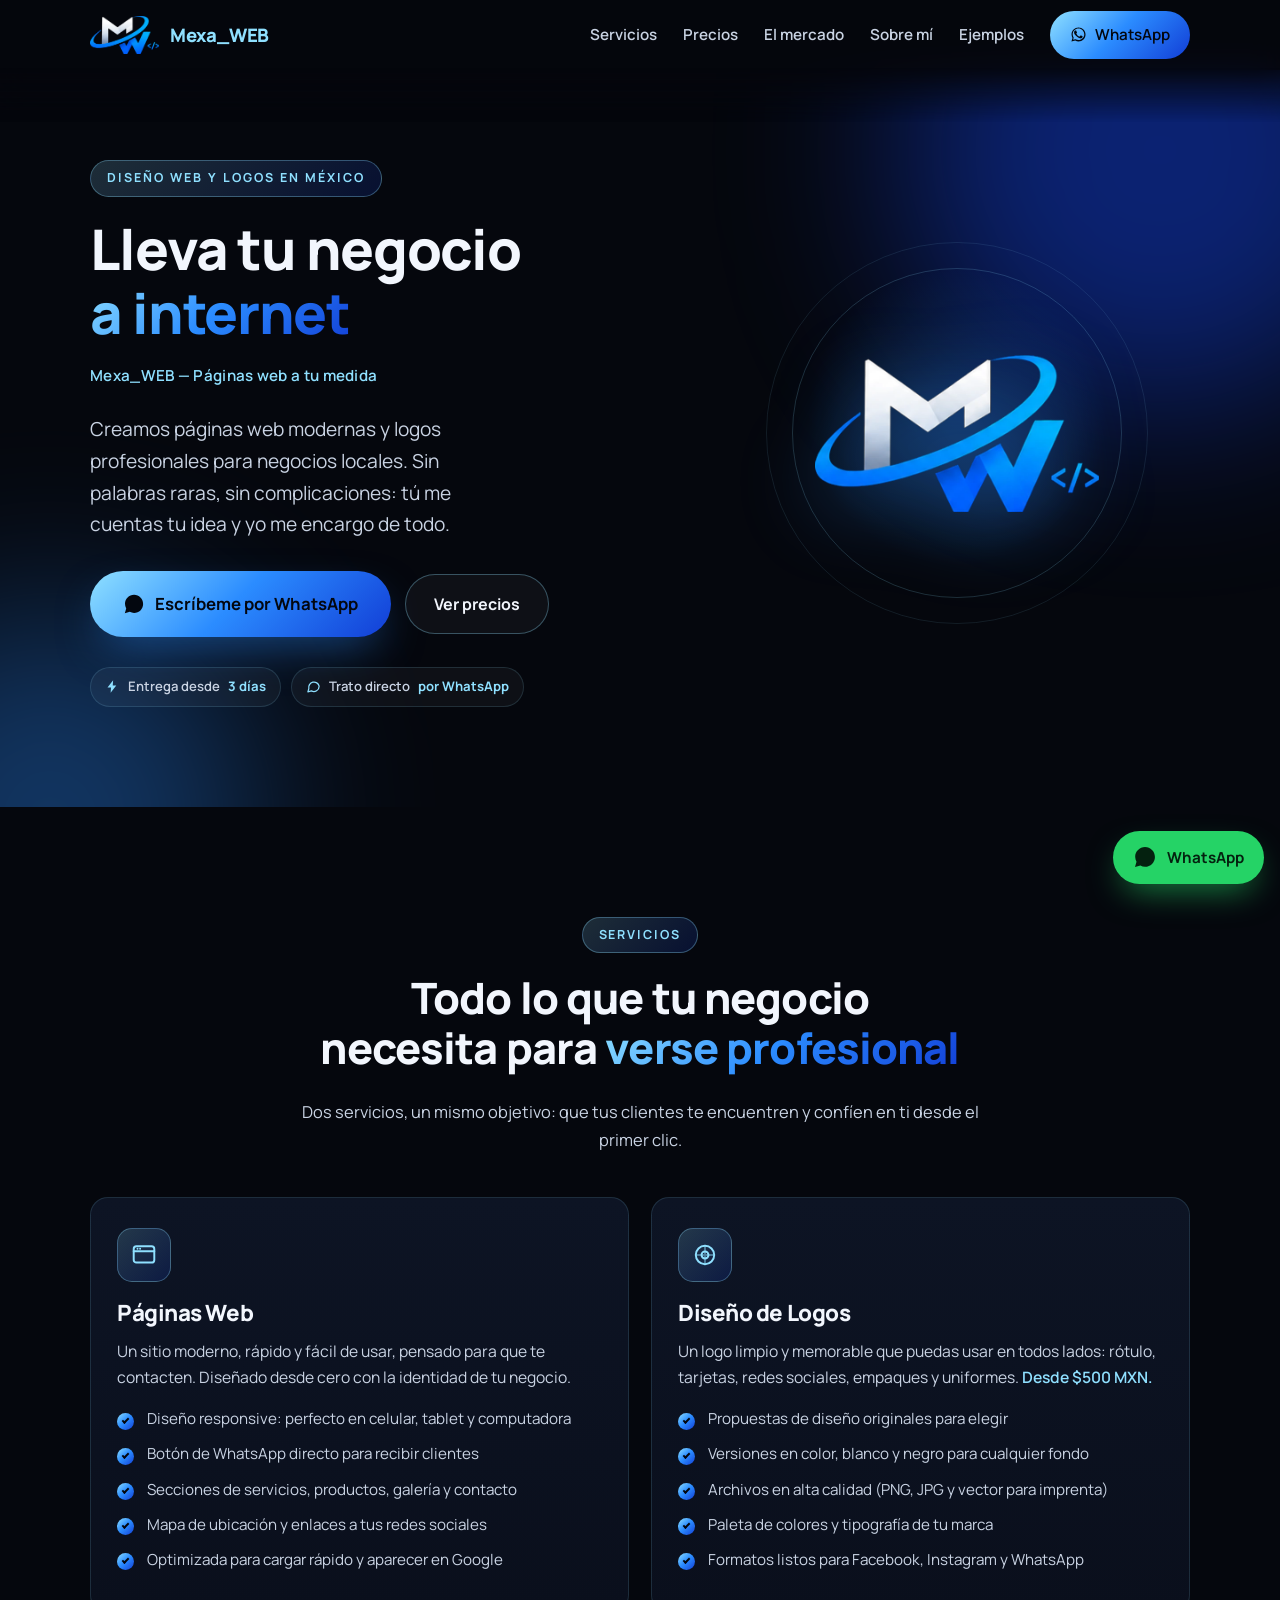
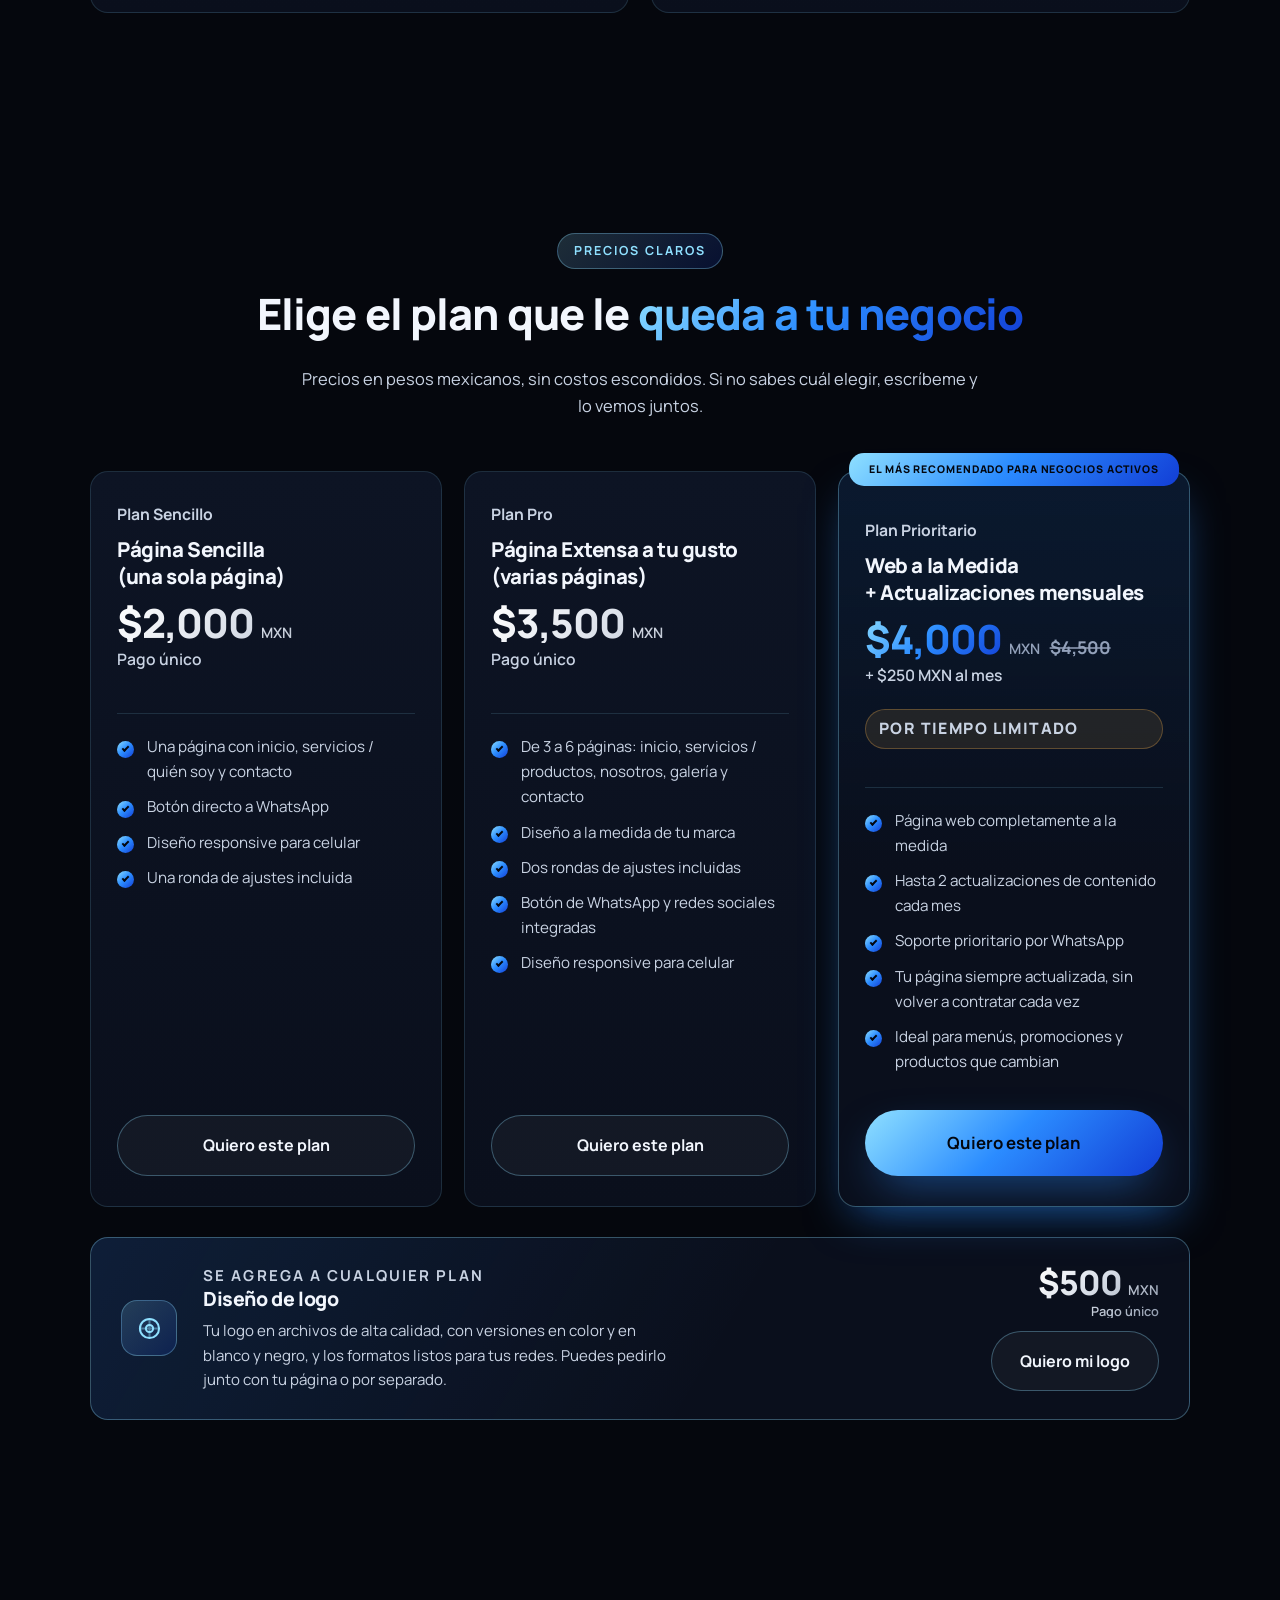
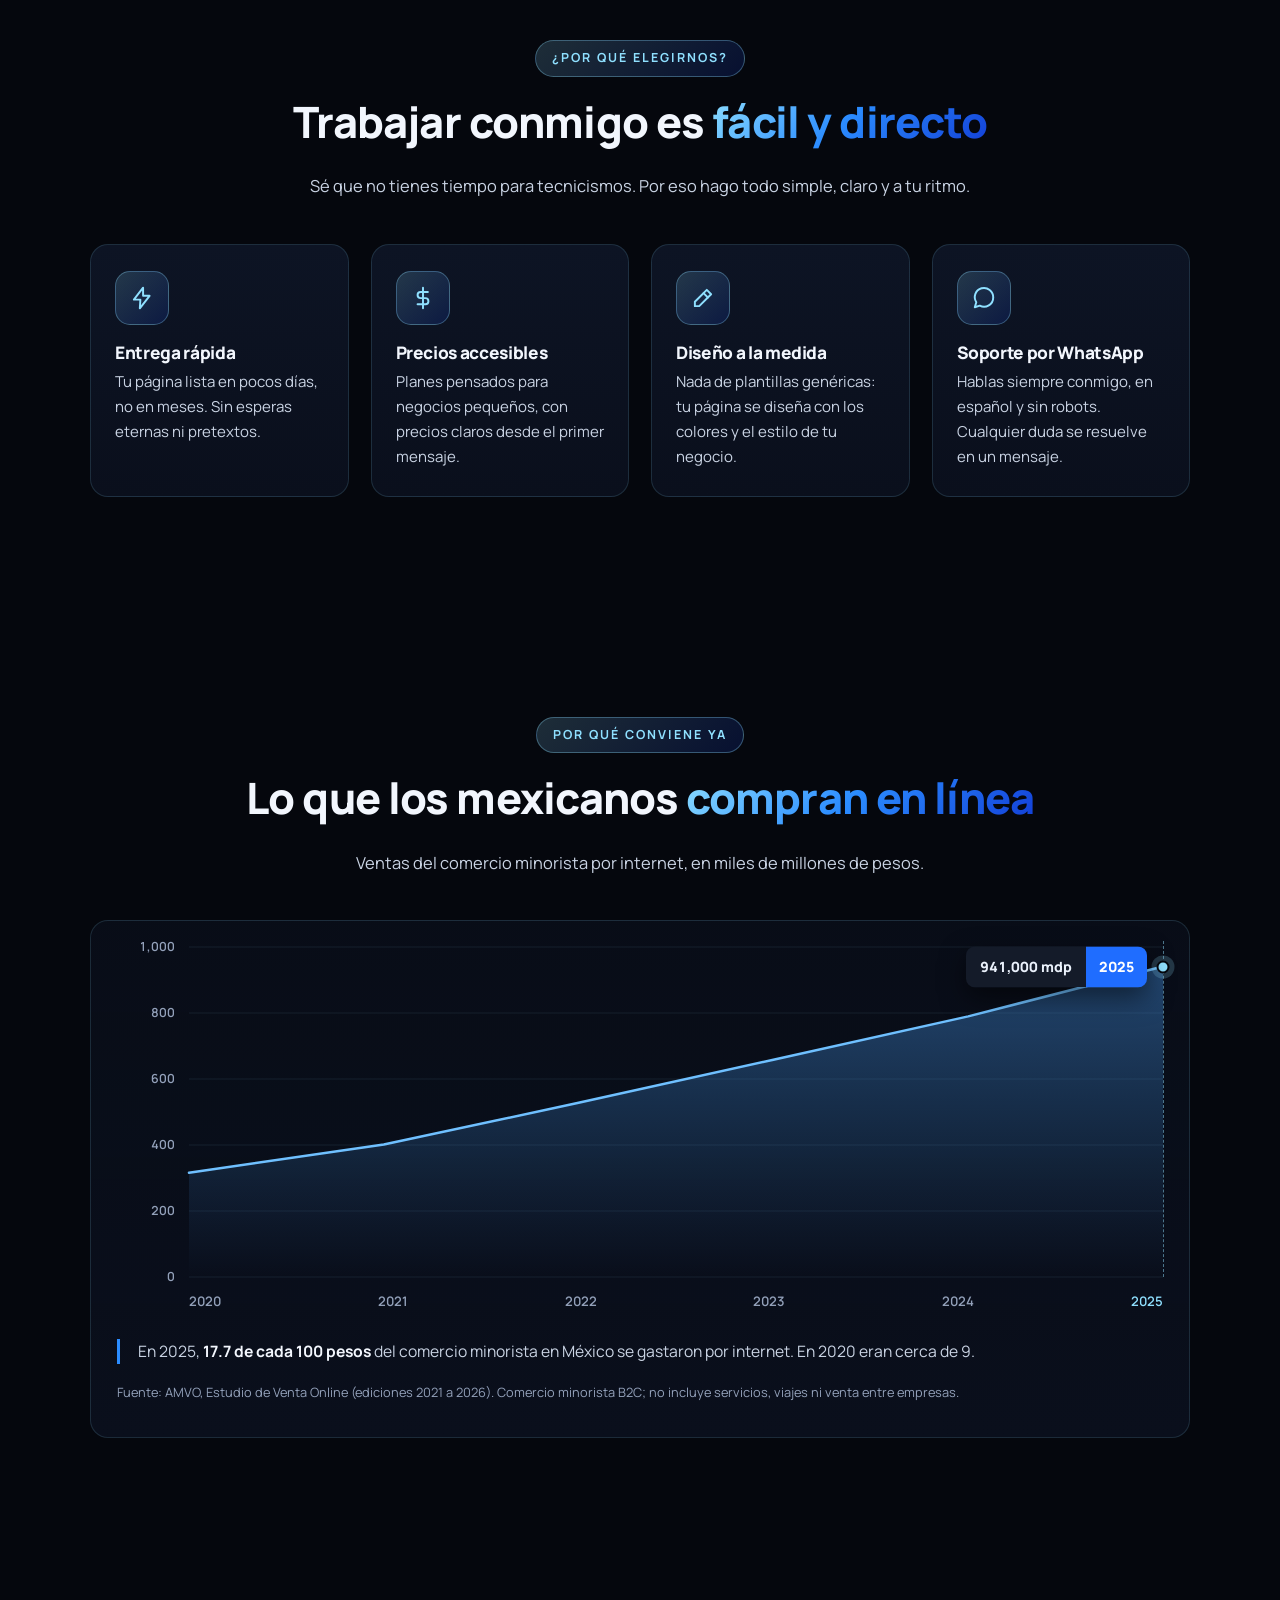
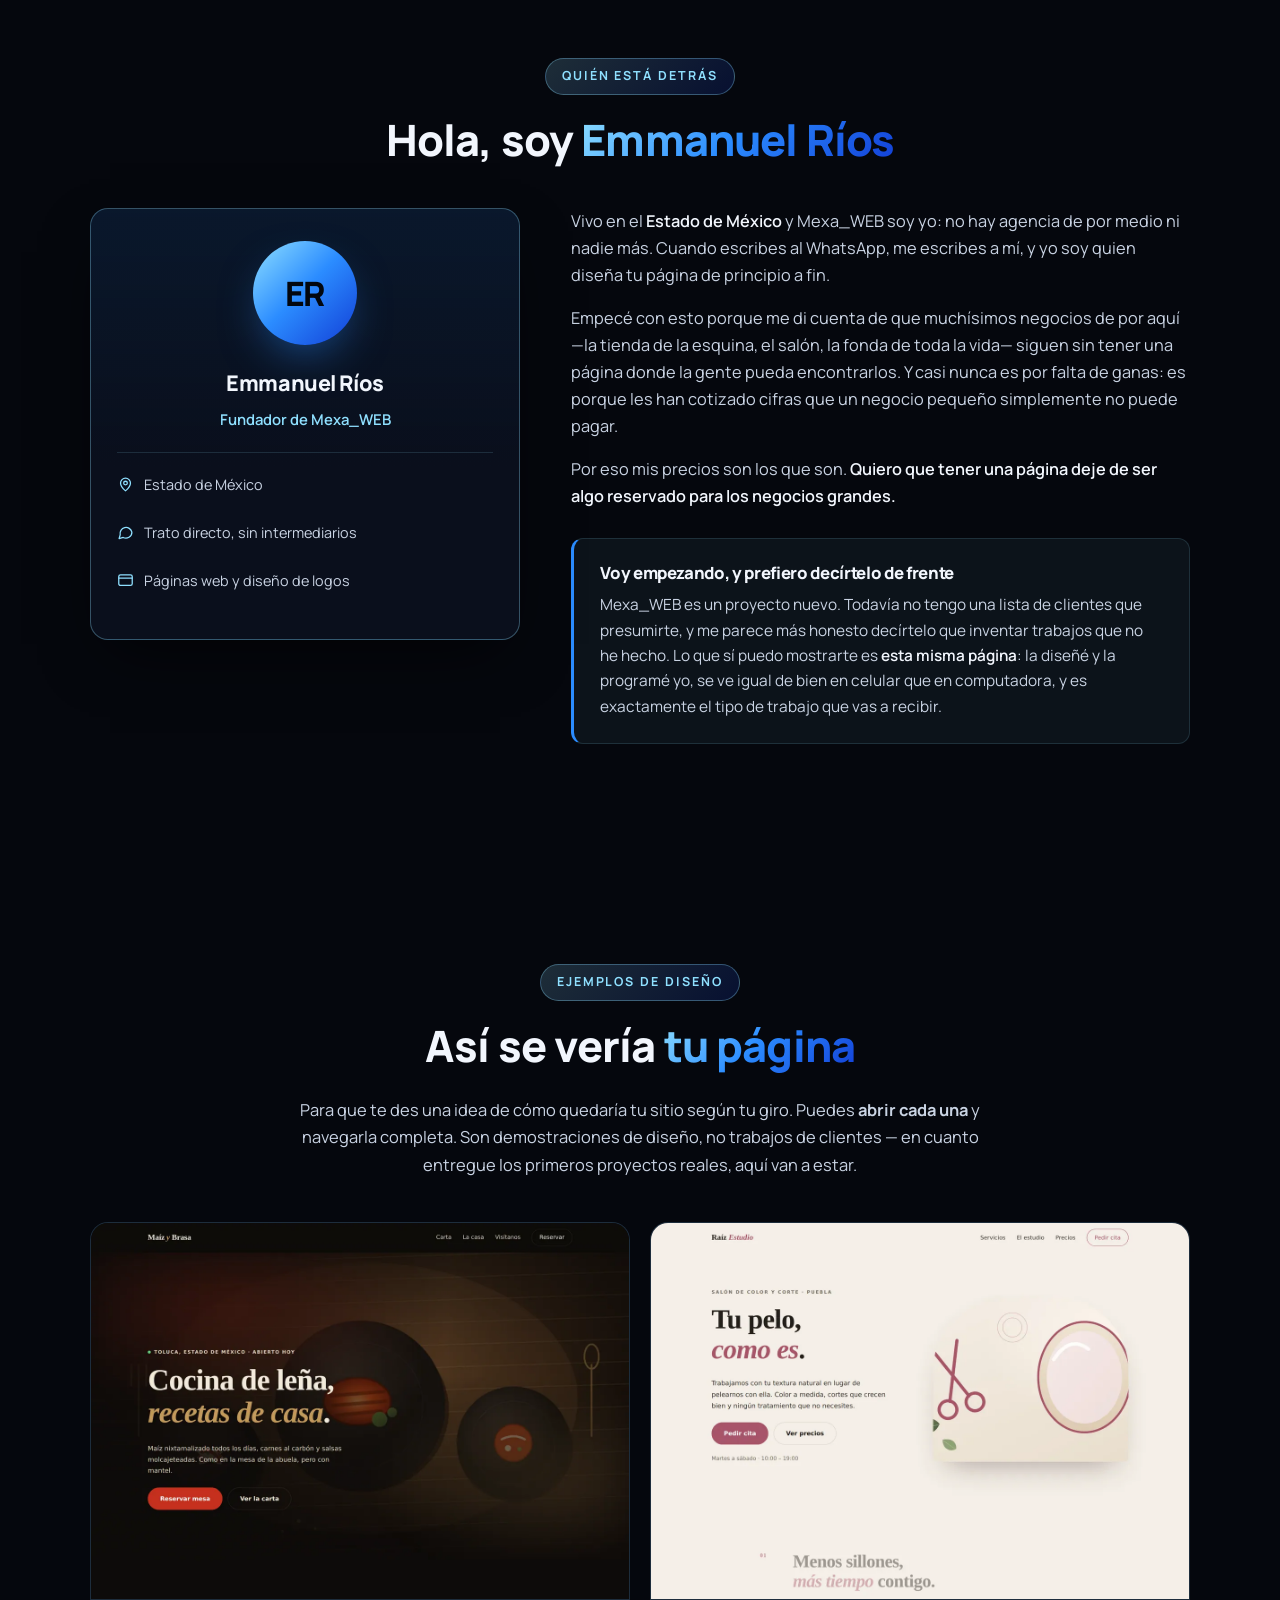
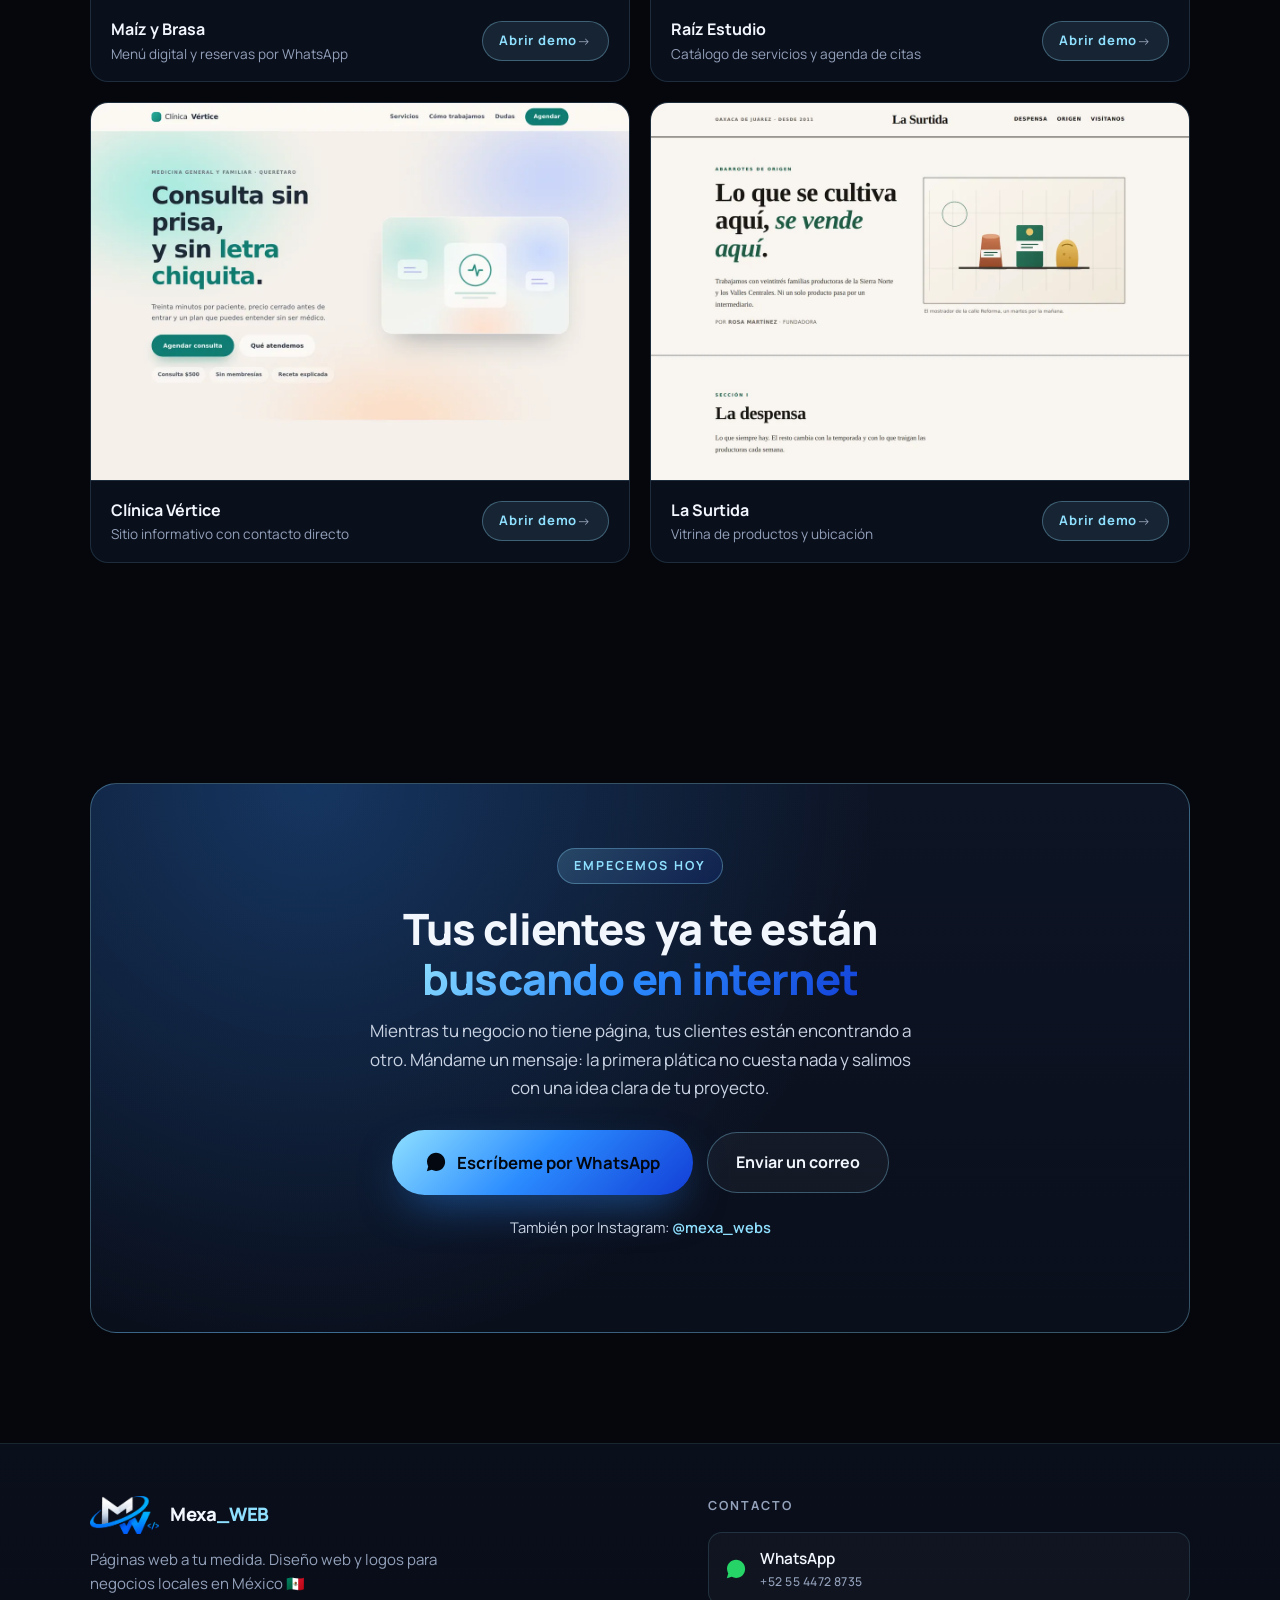
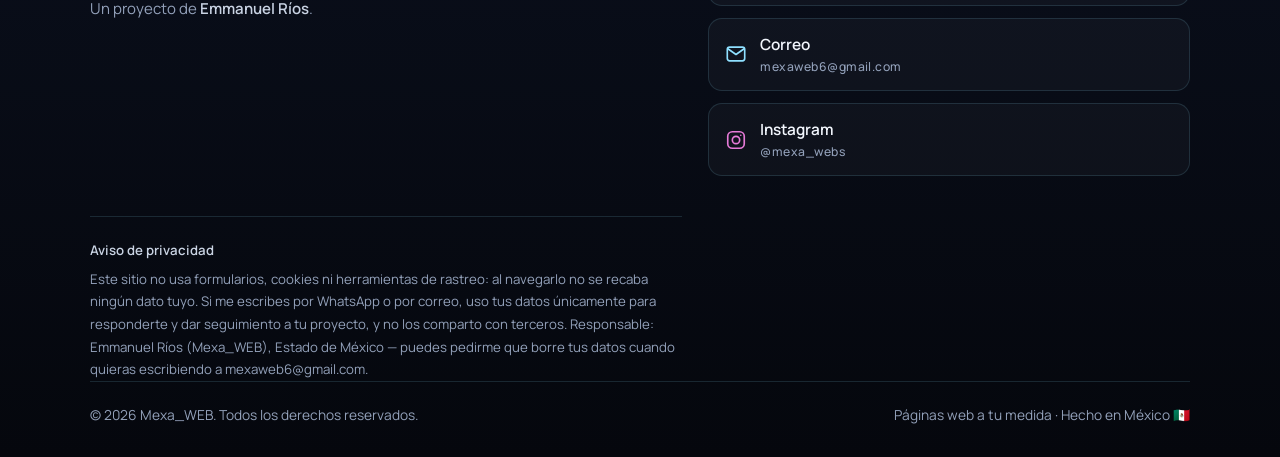
==== commit 04e12ddd: "Destacar el Plan Prioritario y ponerle precio de descuento - La cinta pasa del Plan Pro al Plan Prio" ====
--- a/index.html
+++ b/index.html
@@ -68,7 +68,7 @@
         "price": "3500", "priceCurrency": "MXN", "availability": "https://schema.org/InStock",
         "itemOffered": { "@type": "Service", "name": "Página web de 3 a 6 páginas", "serviceType": "Diseño y desarrollo web" } },
       { "@type": "Offer", "name": "Plan Prioritario — Web a la Medida con actualizaciones mensuales",
-        "price": "4500", "priceCurrency": "MXN", "availability": "https://schema.org/InStock",
+        "price": "4000", "priceCurrency": "MXN", "availability": "https://schema.org/InStock",
         "itemOffered": { "@type": "Service", "name": "Página web a la medida con mantenimiento mensual", "serviceType": "Diseño web y mantenimiento" } },
       { "@type": "Offer", "name": "Diseño de logo",
         "price": "500", "priceCurrency": "MXN", "availability": "https://schema.org/InStock",
@@ -373,10 +373,28 @@
   box-shadow:var(--sombra-azul);
 }
 .plan-cinta{
-  position:absolute;top:-13px;left:50%;transform:translateX(-50%);
+  position:absolute;top:-19px;left:50%;transform:translateX(-50%);
+  width:max-content;max-width:calc(100% - 20px);
   background:var(--grad-azul);color:#03070f;
-  font-size:.72rem;font-weight:800;letter-spacing:.13em;text-transform:uppercase;
-  padding:7px 18px;border-radius:999px;white-space:nowrap;
+  font-size:.66rem;font-weight:800;letter-spacing:.085em;text-transform:uppercase;
+  line-height:1.35;text-align:center;
+  padding:9px 20px;border-radius:15px;
+}
+/* el destacado respira más arriba porque su cinta ocupa dos renglones */
+.plan.destacado{padding-top:46px}
+/* Precio anterior tachado. Va fuera del degradado: si estuviera dentro
+   heredaría el relleno transparente y no se vería gris. */
+.precio-antes{
+  display:inline-block;margin-left:10px;
+  font-size:1.1rem;font-weight:700;letter-spacing:0;color:var(--gris);
+  text-decoration:line-through;text-decoration-thickness:2px;
+  text-decoration-color:rgba(147,161,186,.75);
+}
+.plan-oferta{
+  display:inline-flex;align-items:center;gap:7px;white-space:nowrap;
+  font-size:.73rem;font-weight:800;letter-spacing:.09em;text-transform:uppercase;
+  color:#ffc878;background:rgba(255,184,77,.1);border:1px solid rgba(255,184,77,.28);
+  padding:6px 13px;border-radius:999px;margin-bottom:18px;
 }
 .nota-precios{margin-top:26px;font-size:.9rem;color:var(--gris);text-align:center}
 
@@ -795,11 +813,10 @@
           <a class="btn btn-linea btn-bloque" href="https://wa.me/525544728735?text=Hola%20Mexa_WEB%2C%20me%20interesa%20el%20Plan%20Sencillo%20de%20%242%2C000%20MXN" target="_blank" rel="noopener">Quiero este plan</a>
         </article>
 
-        <article class="tarjeta plan destacado revelar">
-          <span class="plan-cinta">Más recomendado</span>
+        <article class="tarjeta plan revelar">
           <p class="plan-nombre">Plan Pro</p>
           <h3 class="plan-titulo">Página Extensa a tu gusto<br>(varias páginas)</h3>
-          <div class="plan-precio degradado">$3,500 <small>MXN</small></div>
+          <div class="plan-precio plateado">$3,500 <small>MXN</small></div>
           <p class="plan-extra">Pago único</p>
           <hr>
           <ul class="lista-check">
@@ -809,14 +826,16 @@
             <li>Botón de WhatsApp y redes sociales integradas</li>
             <li>Diseño responsive para celular</li>
           </ul>
-          <a class="btn btn-wa btn-bloque" href="https://wa.me/525544728735?text=Hola%20Mexa_WEB%2C%20me%20interesa%20el%20Plan%20Pro%20de%20%243%2C500%20MXN" target="_blank" rel="noopener">Quiero este plan</a>
+          <a class="btn btn-linea btn-bloque" href="https://wa.me/525544728735?text=Hola%20Mexa_WEB%2C%20me%20interesa%20el%20Plan%20Pro%20de%20%243%2C500%20MXN" target="_blank" rel="noopener">Quiero este plan</a>
         </article>
 
-        <article class="tarjeta plan revelar">
+        <article class="tarjeta plan destacado revelar">
+          <span class="plan-cinta">El más recomendado para negocios activos</span>
           <p class="plan-nombre">Plan Prioritario</p>
           <h3 class="plan-titulo">Web a la Medida<br>+ Actualizaciones mensuales</h3>
-          <div class="plan-precio plateado">$4,500 <small>MXN</small></div>
+          <div class="plan-precio"><span class="degradado">$4,000</span> <small>MXN</small><s class="precio-antes">$4,500</s></div>
           <p class="plan-extra">+ $250 MXN al mes</p>
+          <p class="plan-oferta">Por tiempo limitado</p>
           <hr>
           <ul class="lista-check">
             <li>Página web completamente a la medida</li>
@@ -825,7 +844,7 @@
             <li>Tu página siempre actualizada, sin volver a contratar cada vez</li>
             <li>Ideal para menús, promociones y productos que cambian</li>
           </ul>
-          <a class="btn btn-linea btn-bloque" href="https://wa.me/525544728735?text=Hola%20Mexa_WEB%2C%20me%20interesa%20el%20Plan%20Prioritario%20de%20%244%2C500%20MXN%20%2B%20%24250%20al%20mes" target="_blank" rel="noopener">Quiero este plan</a>
+          <a class="btn btn-wa btn-bloque" href="https://wa.me/525544728735?text=Hola%20Mexa_WEB%2C%20me%20interesa%20el%20Plan%20Prioritario%20con%20descuento%3A%20%244%2C000%20MXN%20%2B%20%24250%20al%20mes" target="_blank" rel="noopener">Quiero este plan</a>
         </article>
 
       </div>
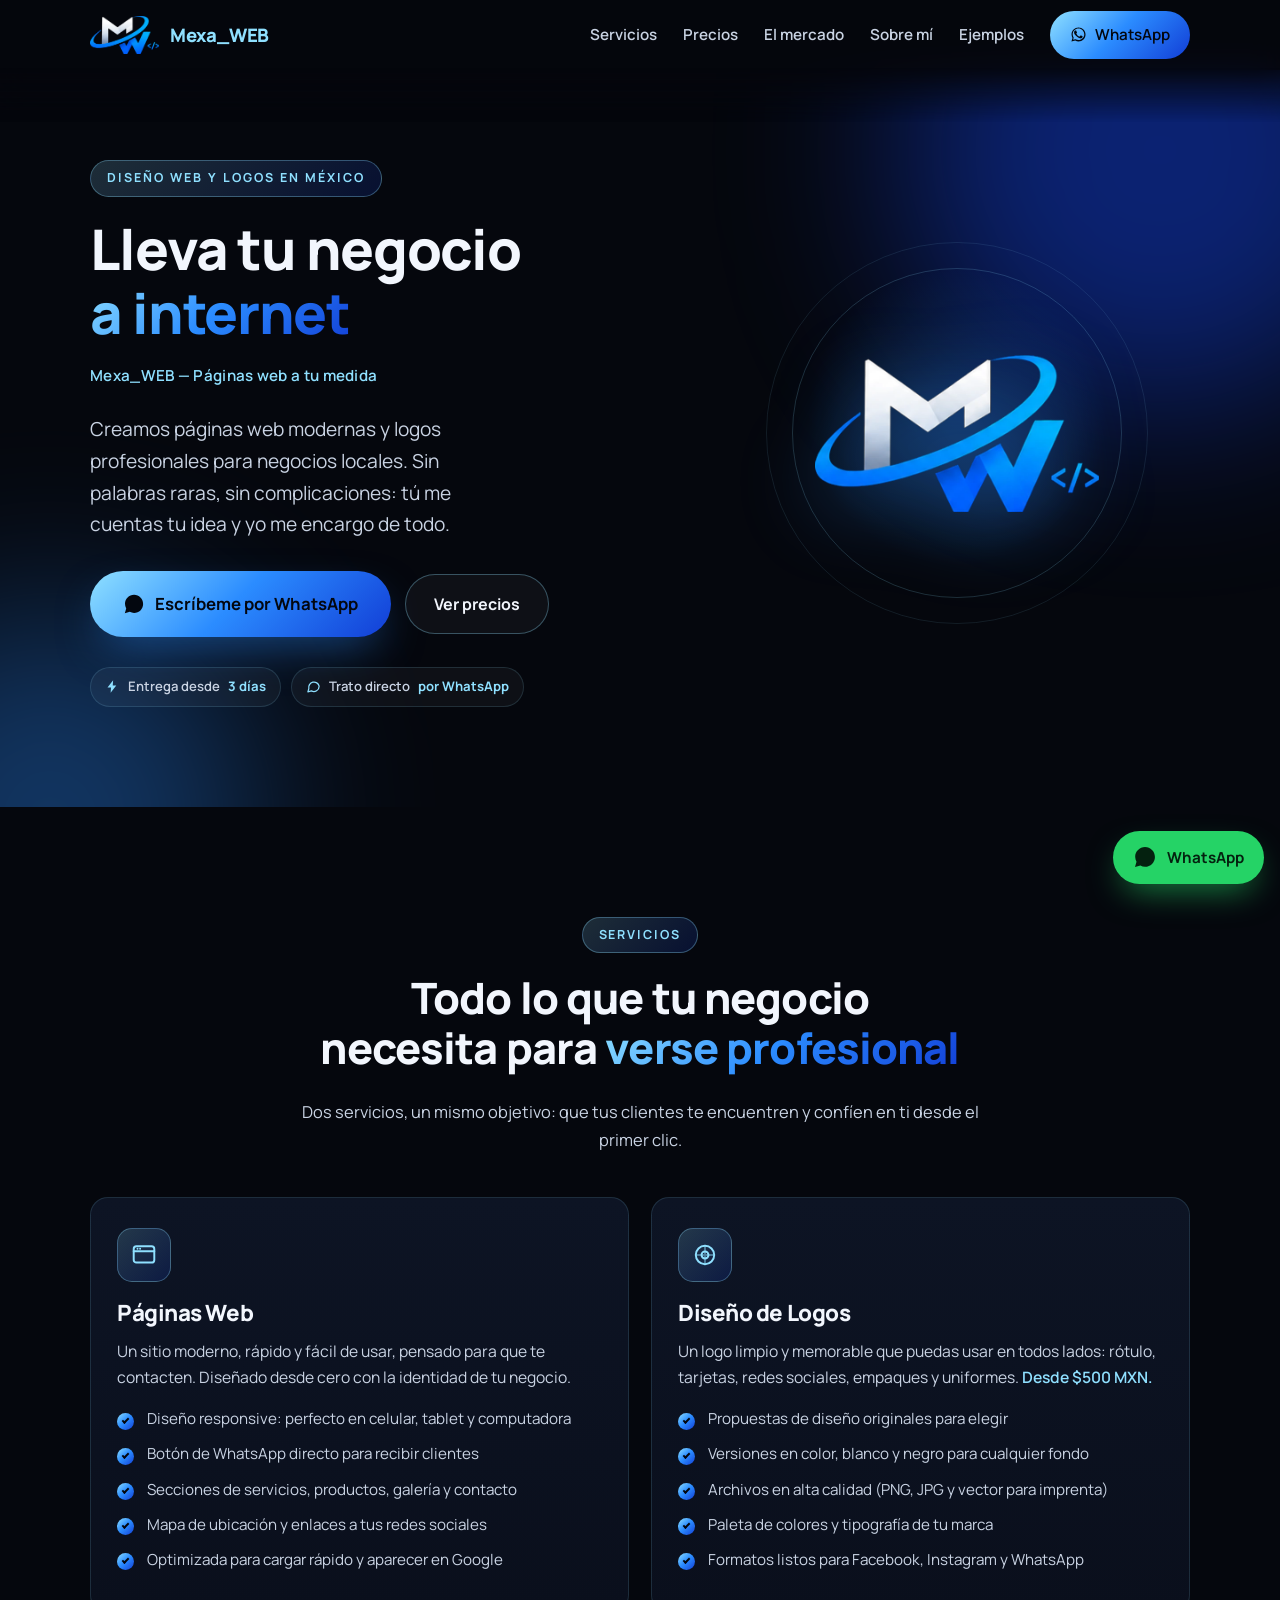
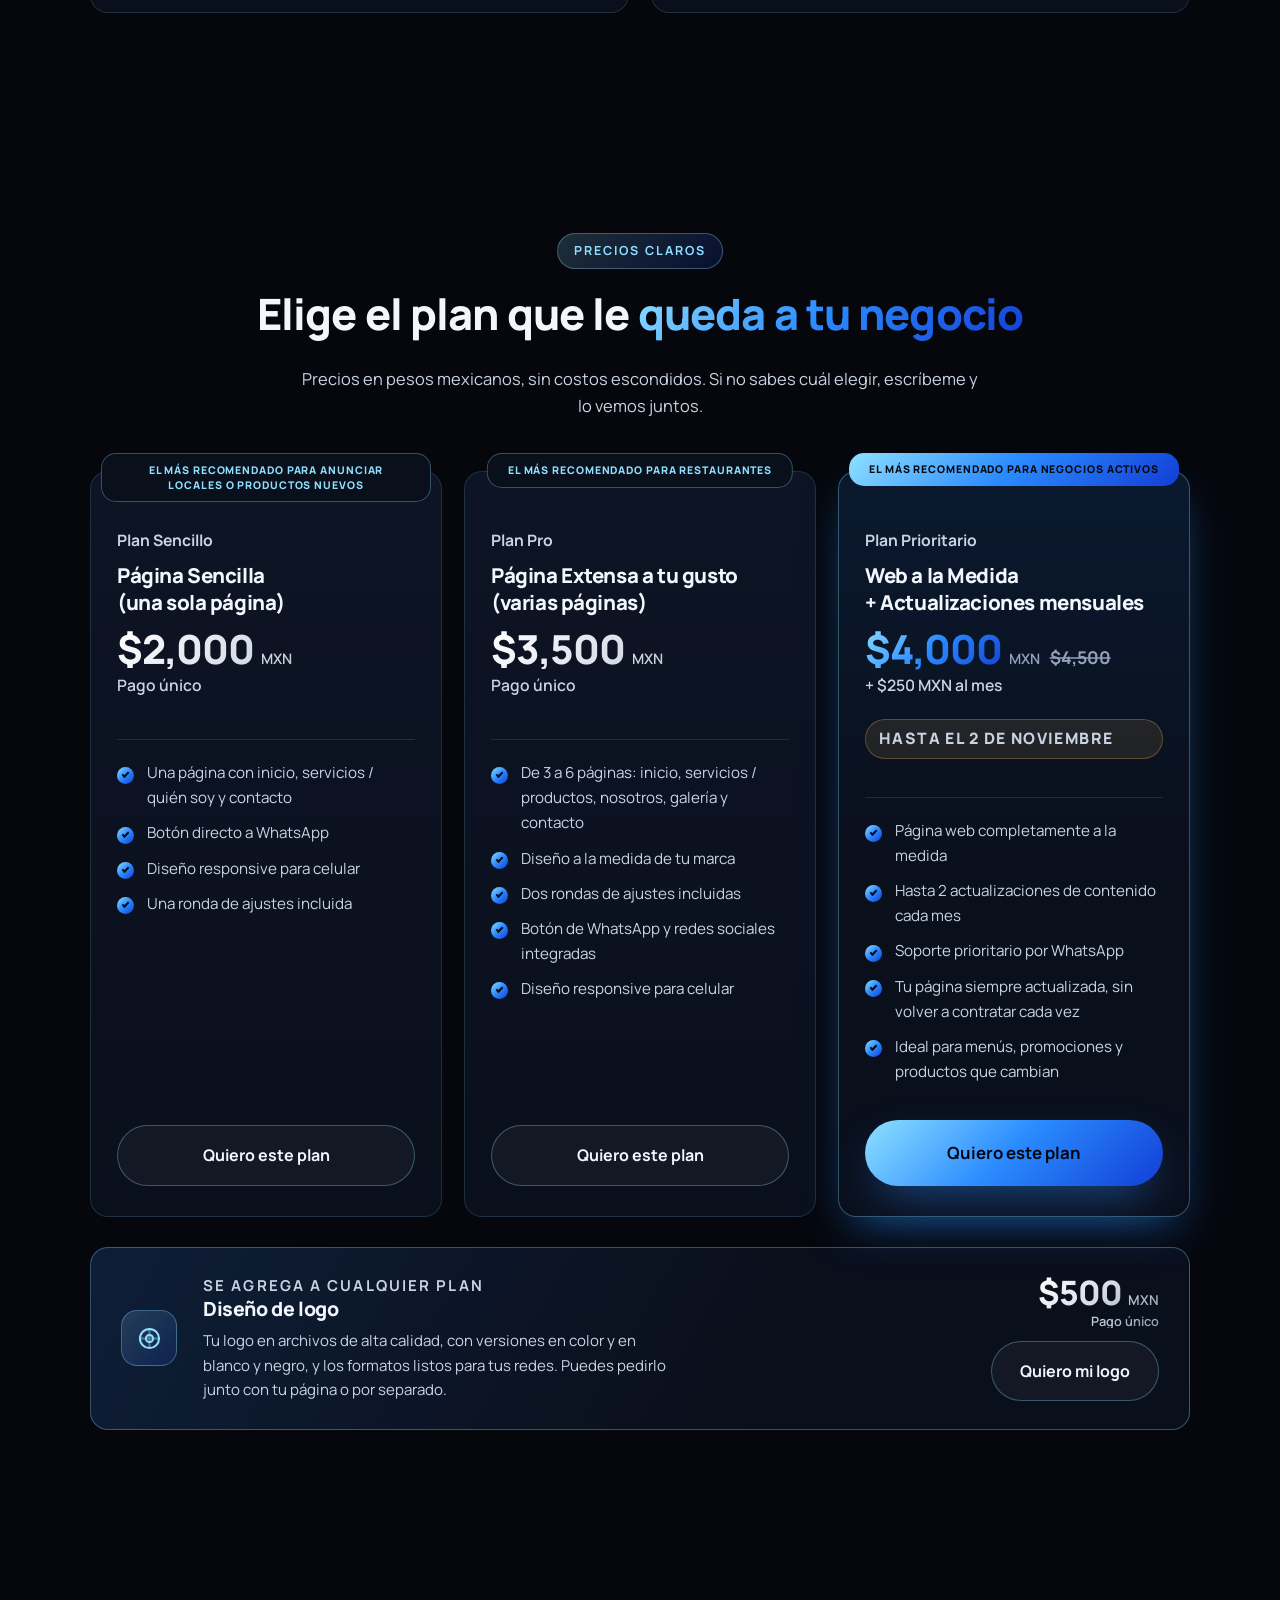
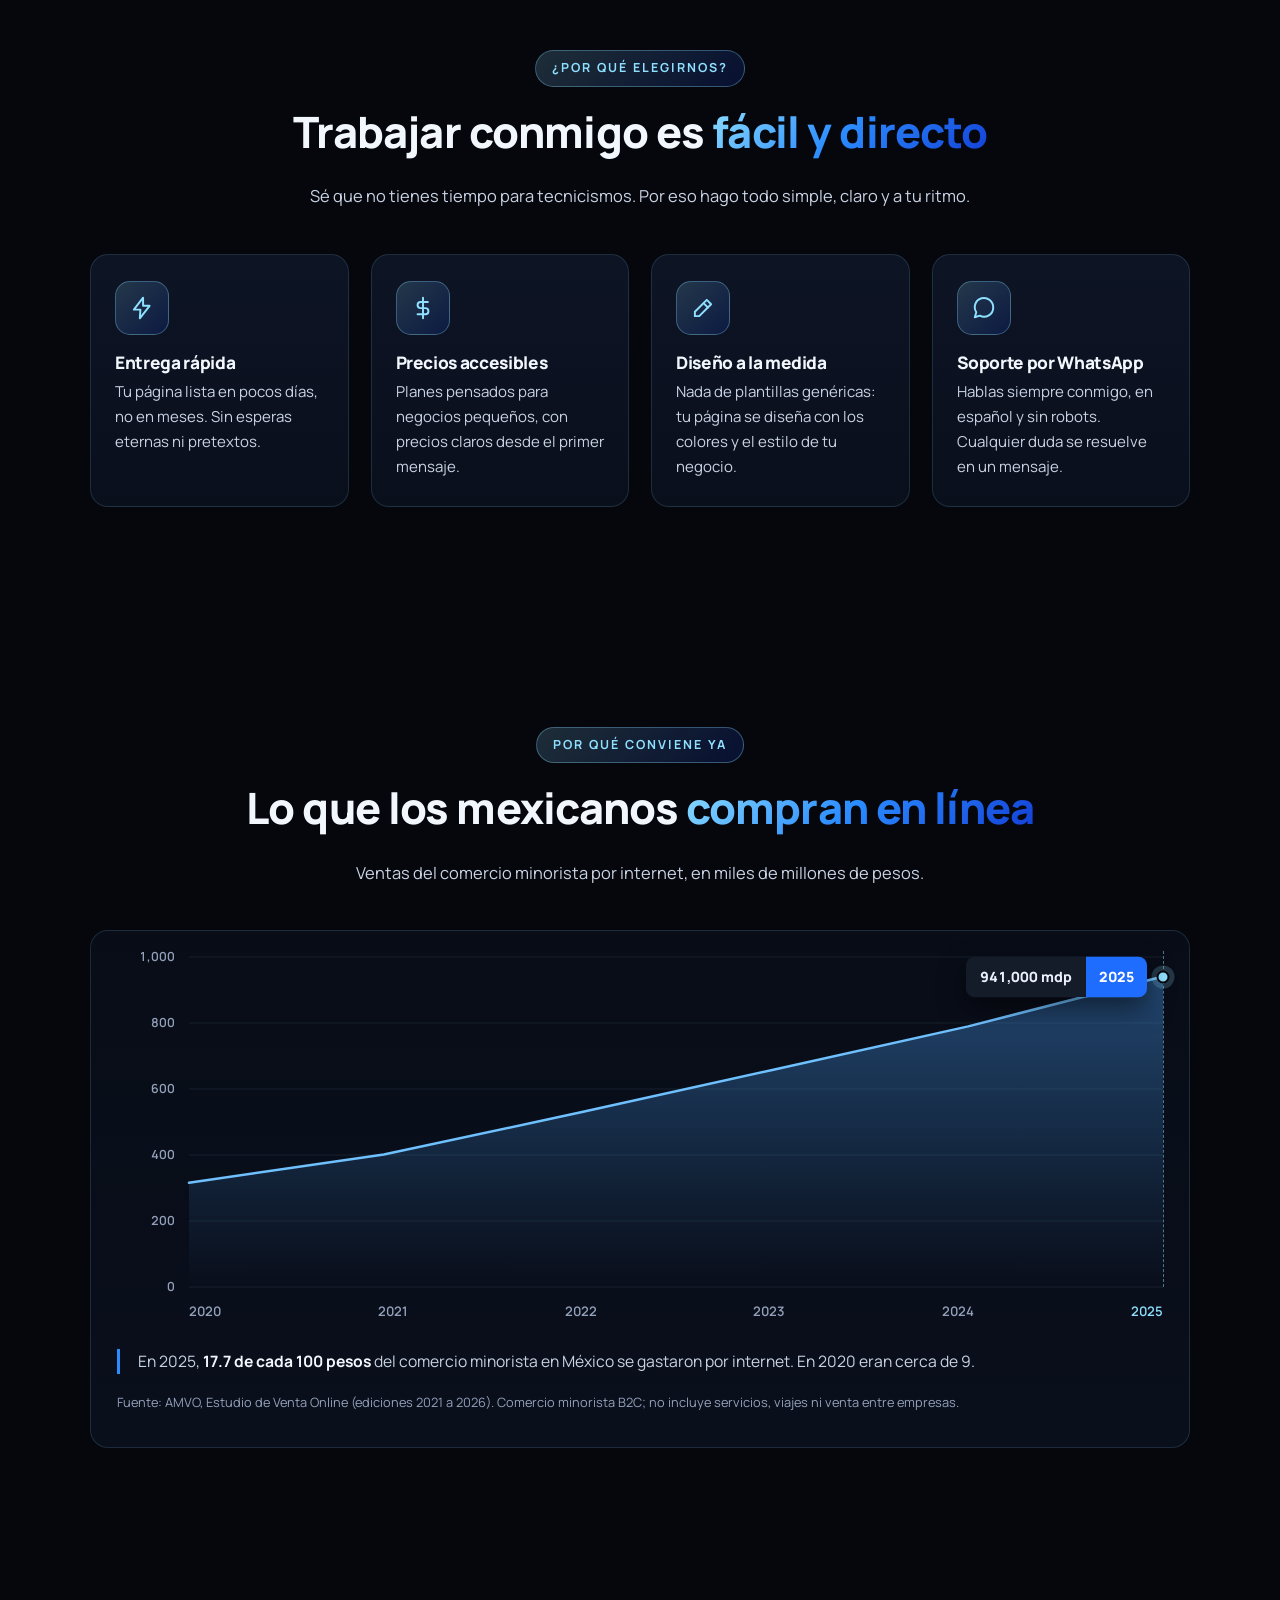
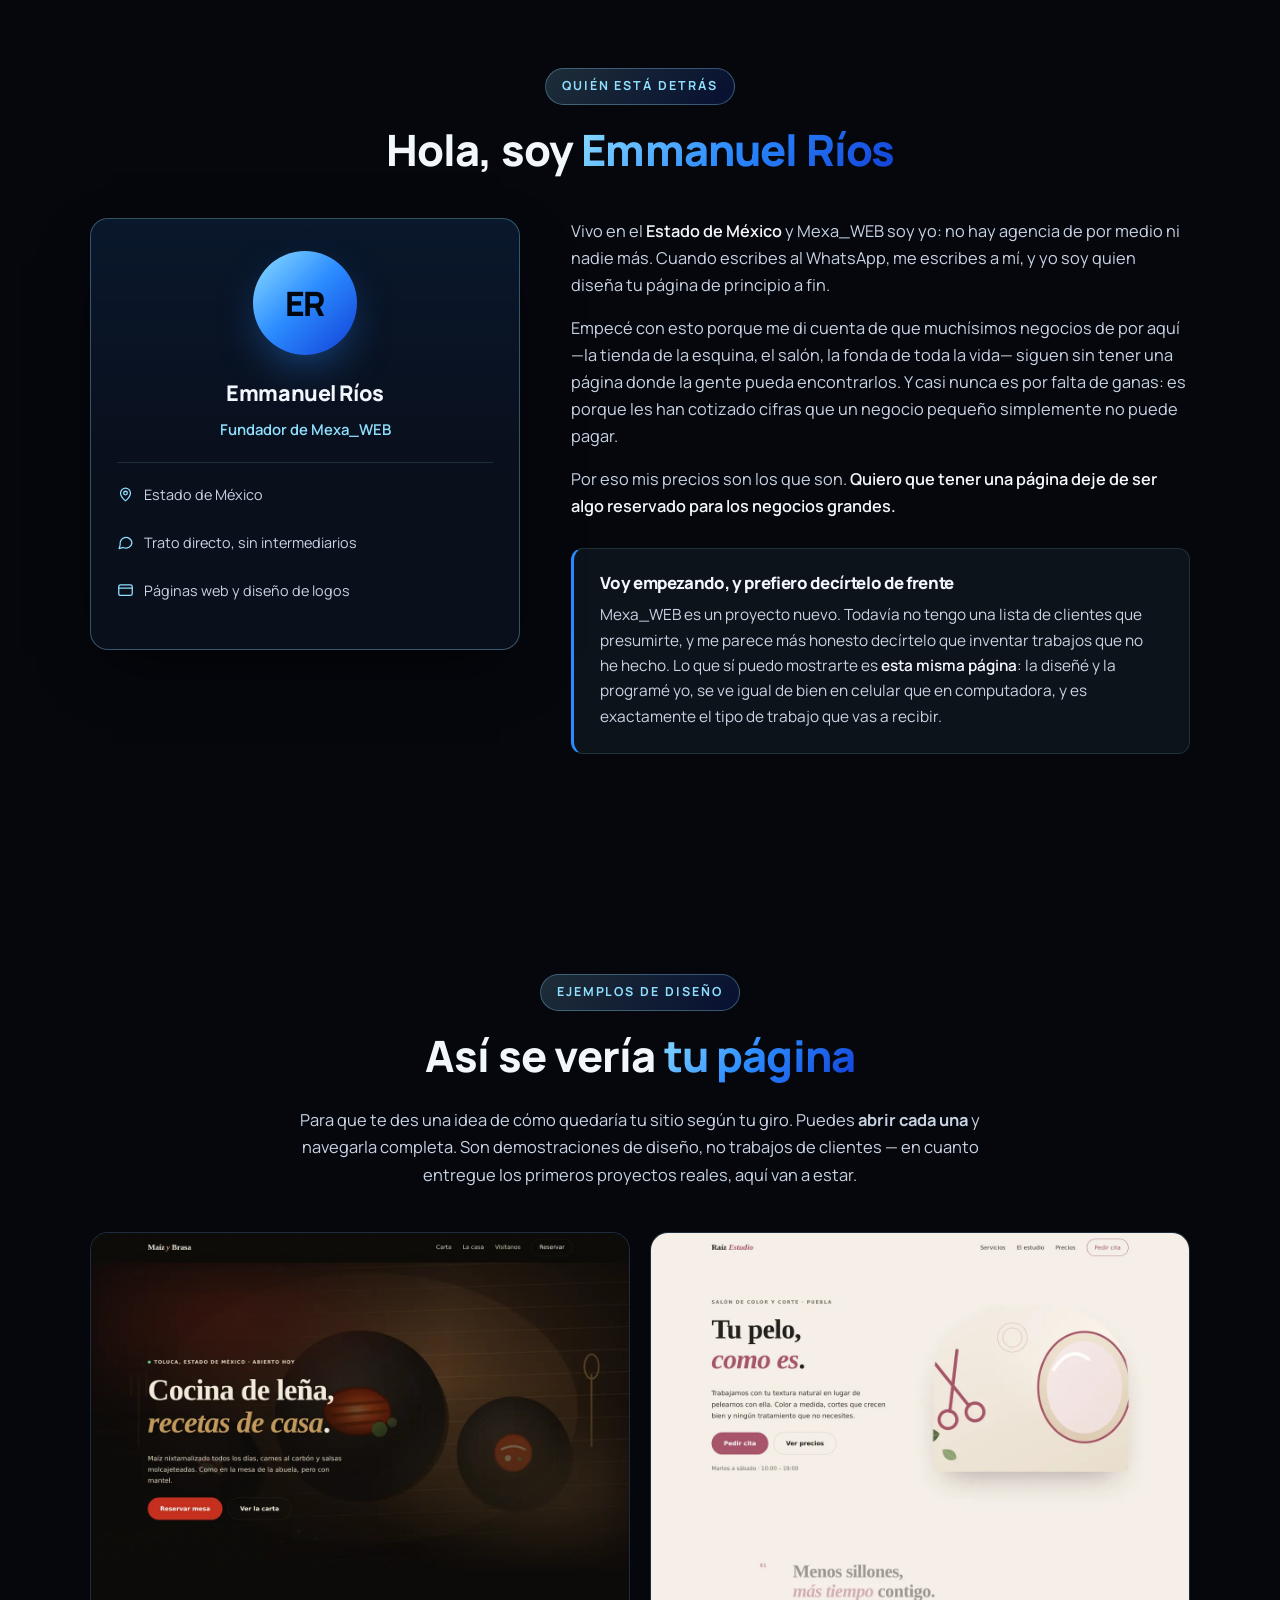
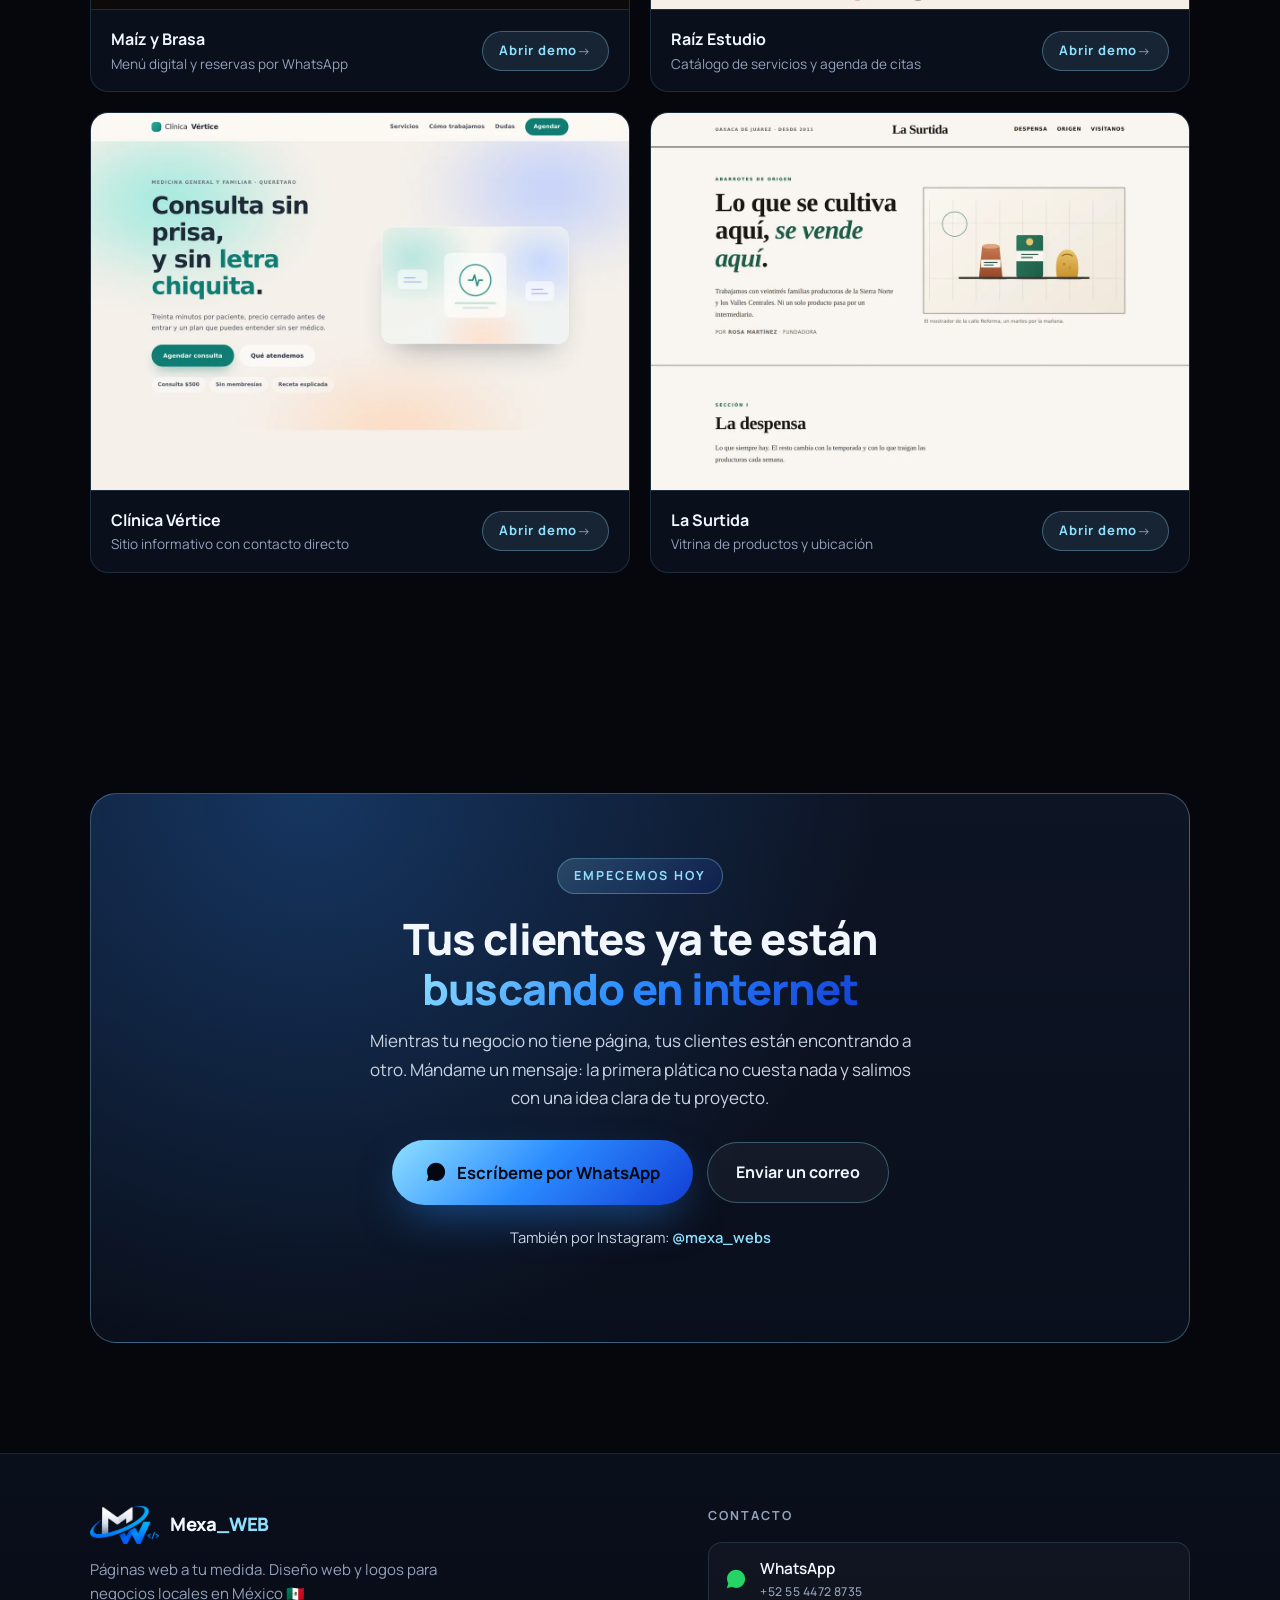
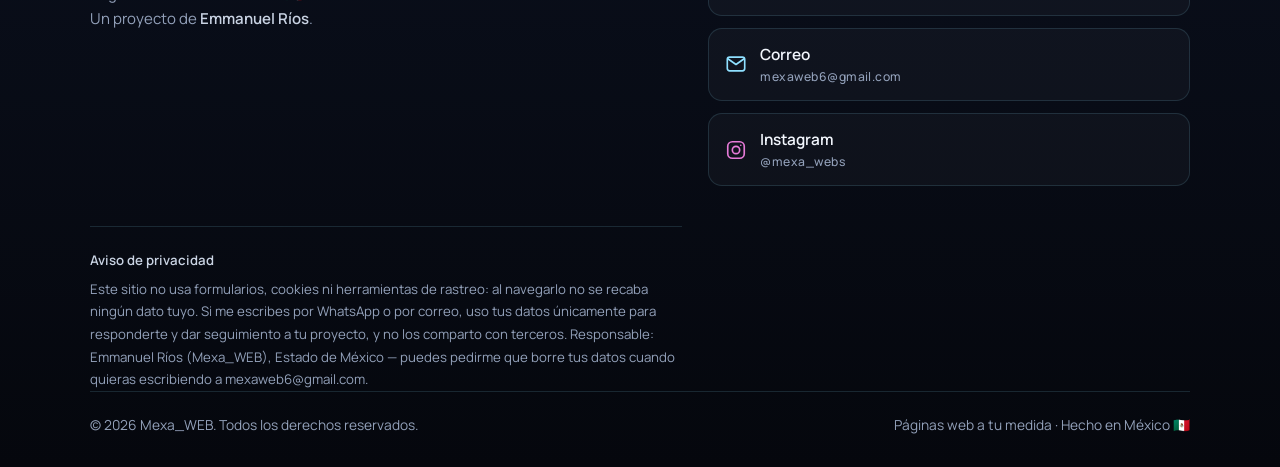
==== commit 44aa5cba: "Decir para quién es cada plan y fijar el fin del descuento - Plan Sencillo: "El más recomendado para" ====
--- a/index.html
+++ b/index.html
@@ -68,7 +68,7 @@
         "price": "3500", "priceCurrency": "MXN", "availability": "https://schema.org/InStock",
         "itemOffered": { "@type": "Service", "name": "Página web de 3 a 6 páginas", "serviceType": "Diseño y desarrollo web" } },
       { "@type": "Offer", "name": "Plan Prioritario — Web a la Medida con actualizaciones mensuales",
-        "price": "4000", "priceCurrency": "MXN", "availability": "https://schema.org/InStock",
+        "price": "4000", "priceCurrency": "MXN", "priceValidUntil": "2026-11-02", "availability": "https://schema.org/InStock",
         "itemOffered": { "@type": "Service", "name": "Página web a la medida con mantenimiento mensual", "serviceType": "Diseño web y mantenimiento" } },
       { "@type": "Offer", "name": "Diseño de logo",
         "price": "500", "priceCurrency": "MXN", "availability": "https://schema.org/InStock",
@@ -380,8 +380,14 @@
   line-height:1.35;text-align:center;
   padding:9px 20px;border-radius:15px;
 }
-/* el destacado respira más arriba porque su cinta ocupa dos renglones */
-.plan.destacado{padding-top:46px}
+/* las tres llevan cinta, así que todas respiran arriba por igual */
+.tarjeta.plan{padding-top:56px}
+/* Cinta discreta para los planes que no son el recomendado: dice para quién
+   es cada uno sin competir con el destacado. */
+.plan-cinta.suave{
+  background:var(--negro-2);color:var(--azul-claro);
+  border:1px solid var(--borde-fuerte);box-shadow:none;
+}
 /* Precio anterior tachado. Va fuera del degradado: si estuviera dentro
    heredaría el relleno transparente y no se vería gris. */
 .precio-antes{
@@ -799,6 +805,7 @@
       <div class="rejilla rejilla-3 planes" style="margin-top:52px">
 
         <article class="tarjeta plan revelar">
+          <span class="plan-cinta suave">El más recomendado para anunciar locales o productos nuevos</span>
           <p class="plan-nombre">Plan Sencillo</p>
           <h3 class="plan-titulo">Página Sencilla<br>(una sola página)</h3>
           <div class="plan-precio plateado">$2,000 <small>MXN</small></div>
@@ -814,6 +821,7 @@
         </article>
 
         <article class="tarjeta plan revelar">
+          <span class="plan-cinta suave">El más recomendado para restaurantes</span>
           <p class="plan-nombre">Plan Pro</p>
           <h3 class="plan-titulo">Página Extensa a tu gusto<br>(varias páginas)</h3>
           <div class="plan-precio plateado">$3,500 <small>MXN</small></div>
@@ -835,7 +843,7 @@
           <h3 class="plan-titulo">Web a la Medida<br>+ Actualizaciones mensuales</h3>
           <div class="plan-precio"><span class="degradado">$4,000</span> <small>MXN</small><s class="precio-antes">$4,500</s></div>
           <p class="plan-extra">+ $250 MXN al mes</p>
-          <p class="plan-oferta">Por tiempo limitado</p>
+          <p class="plan-oferta">Hasta el 2 de noviembre</p>
           <hr>
           <ul class="lista-check">
             <li>Página web completamente a la medida</li>
@@ -844,7 +852,7 @@
             <li>Tu página siempre actualizada, sin volver a contratar cada vez</li>
             <li>Ideal para menús, promociones y productos que cambian</li>
           </ul>
-          <a class="btn btn-wa btn-bloque" href="https://wa.me/525544728735?text=Hola%20Mexa_WEB%2C%20me%20interesa%20el%20Plan%20Prioritario%20con%20descuento%3A%20%244%2C000%20MXN%20%2B%20%24250%20al%20mes" target="_blank" rel="noopener">Quiero este plan</a>
+          <a class="btn btn-wa btn-bloque" href="https://wa.me/525544728735?text=Hola%20Mexa_WEB%2C%20me%20interesa%20el%20Plan%20Prioritario%20con%20descuento%3A%20%244%2C000%20MXN%20%2B%20%24250%20al%20mes%20(antes%20del%202%20de%20noviembre)" target="_blank" rel="noopener">Quiero este plan</a>
         </article>
 
       </div>
